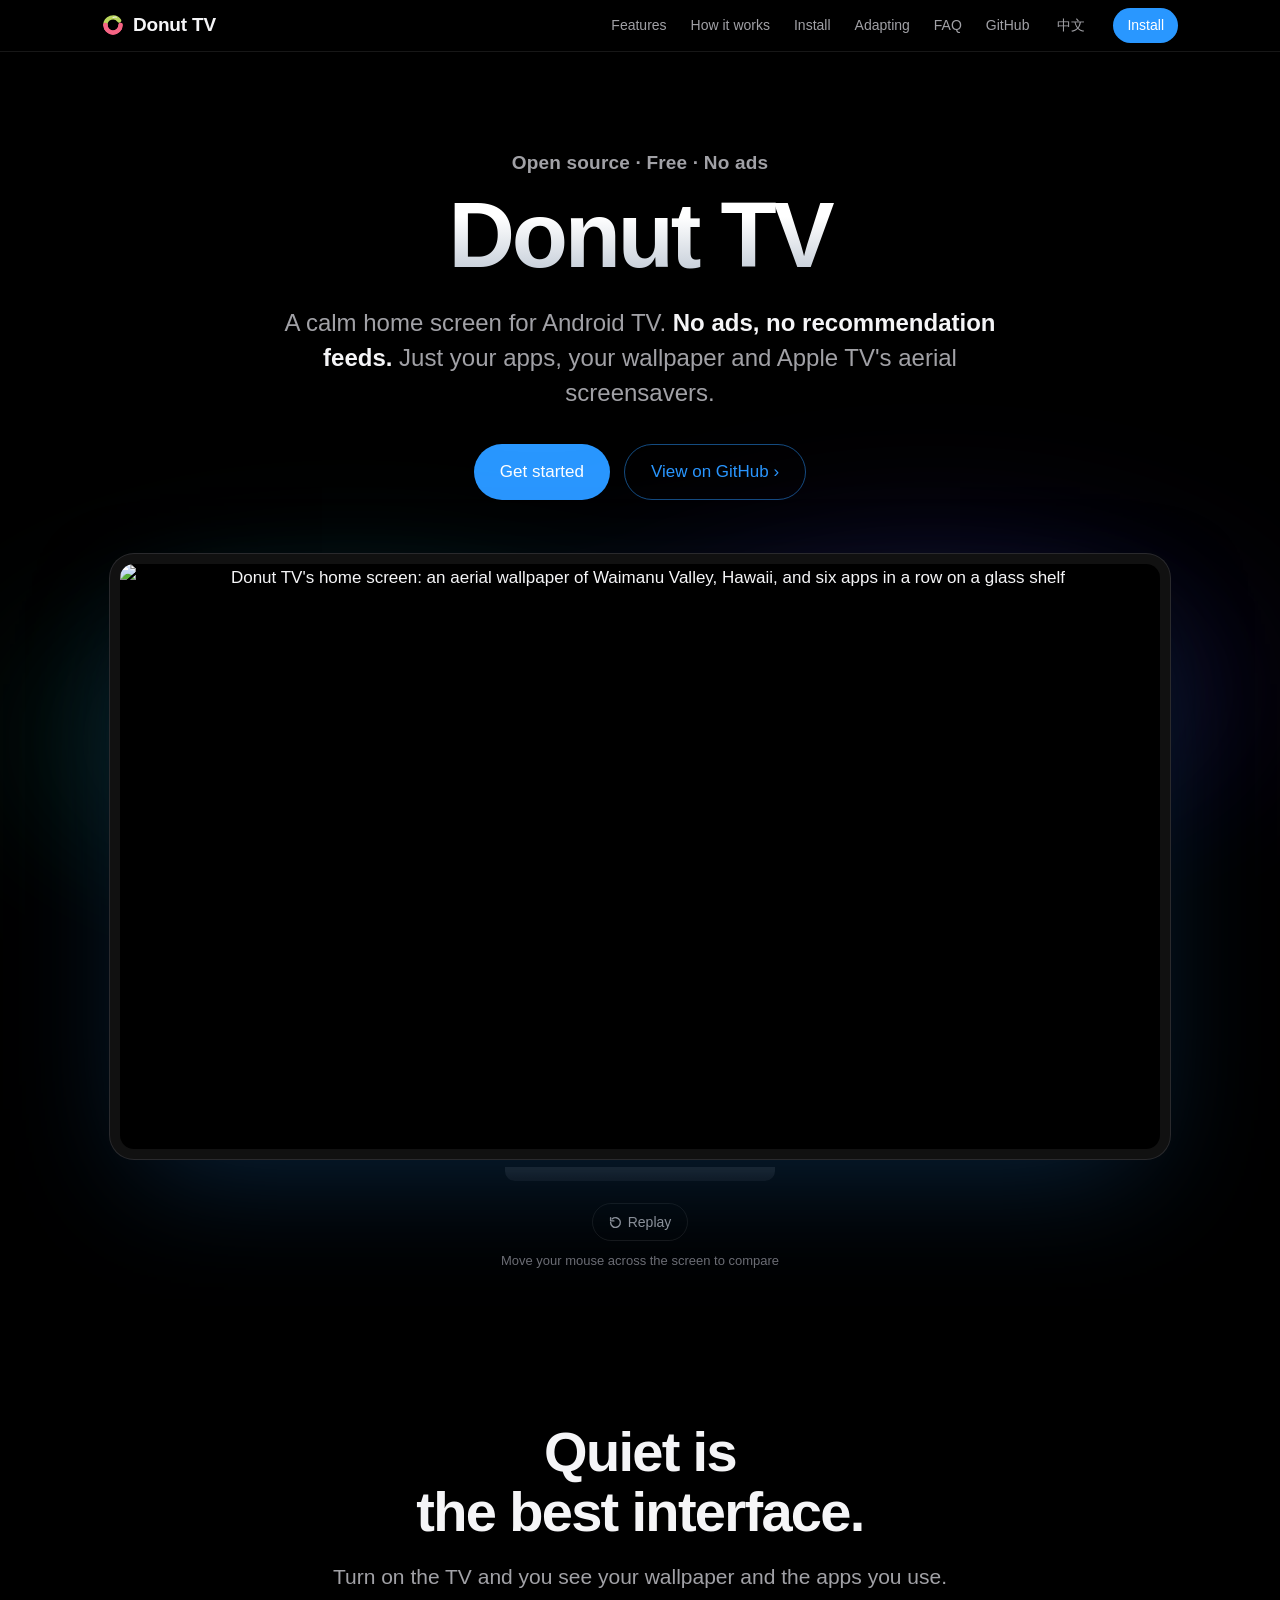
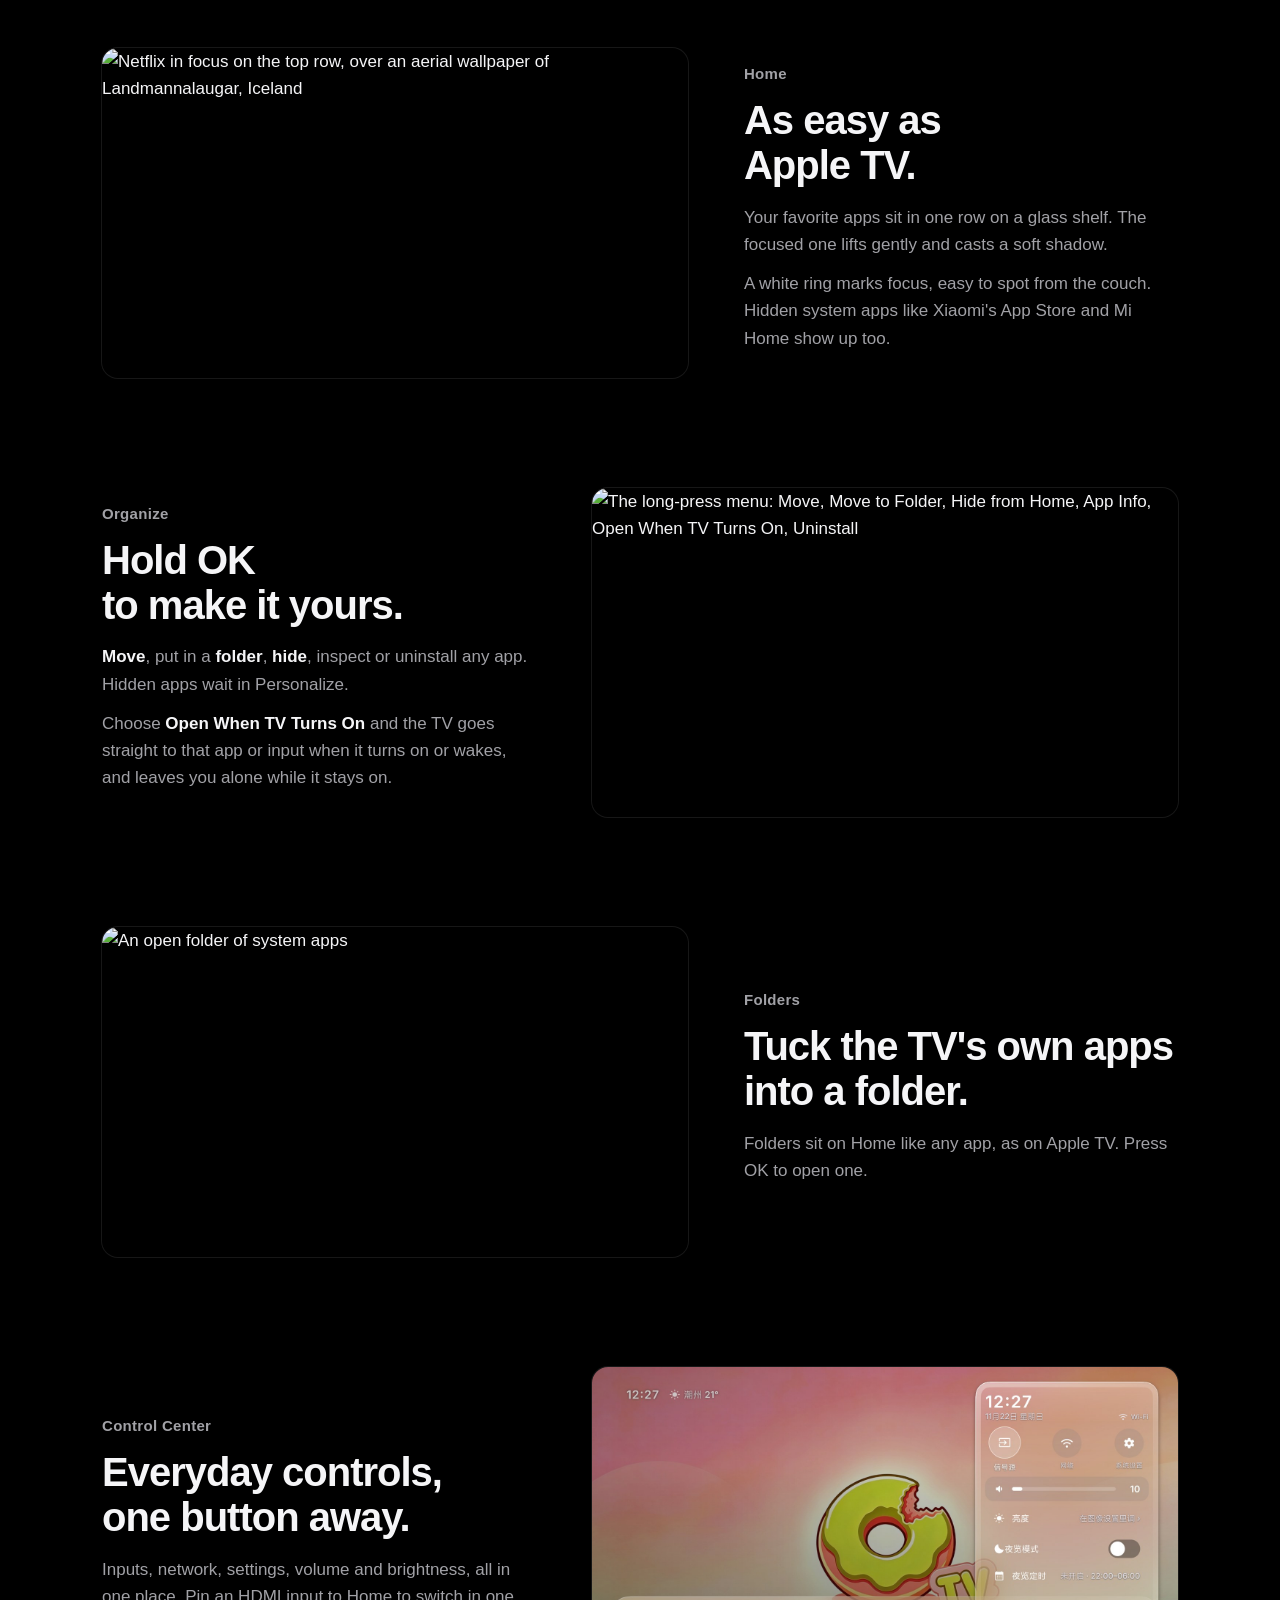
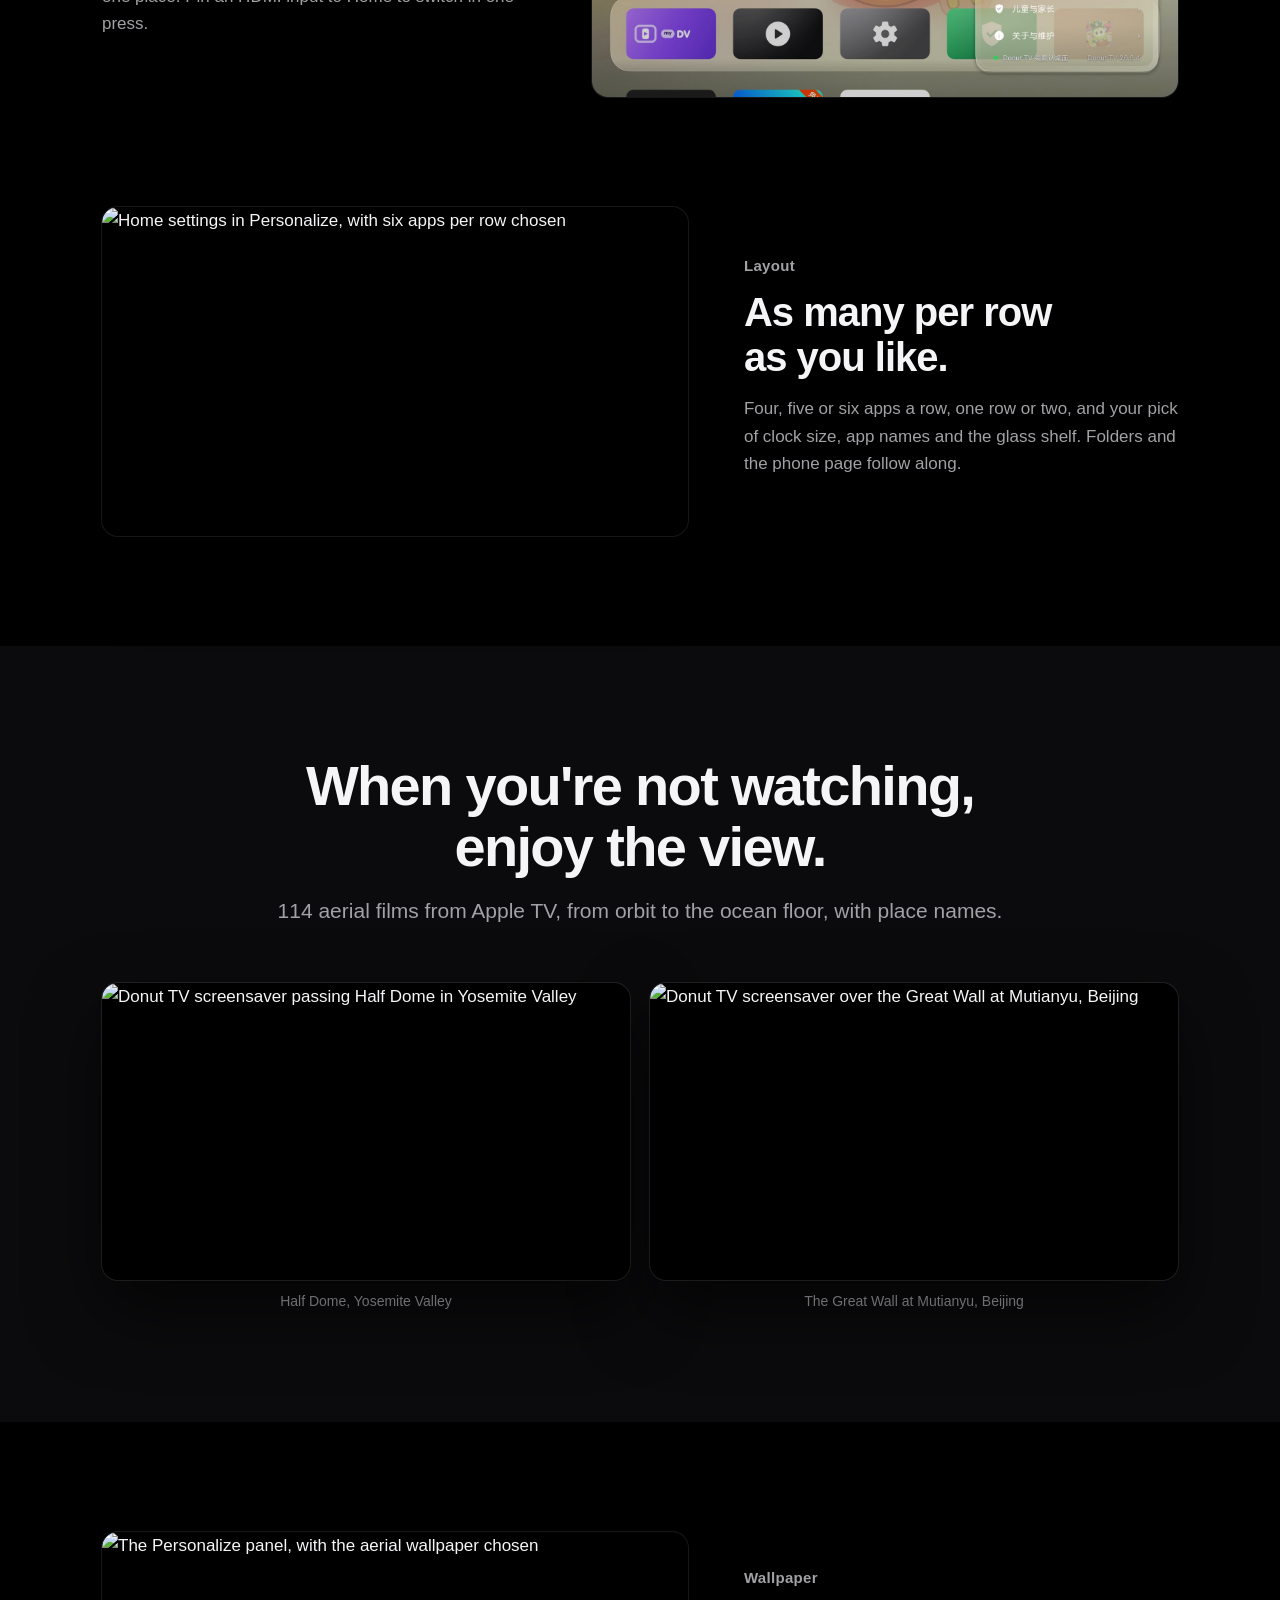
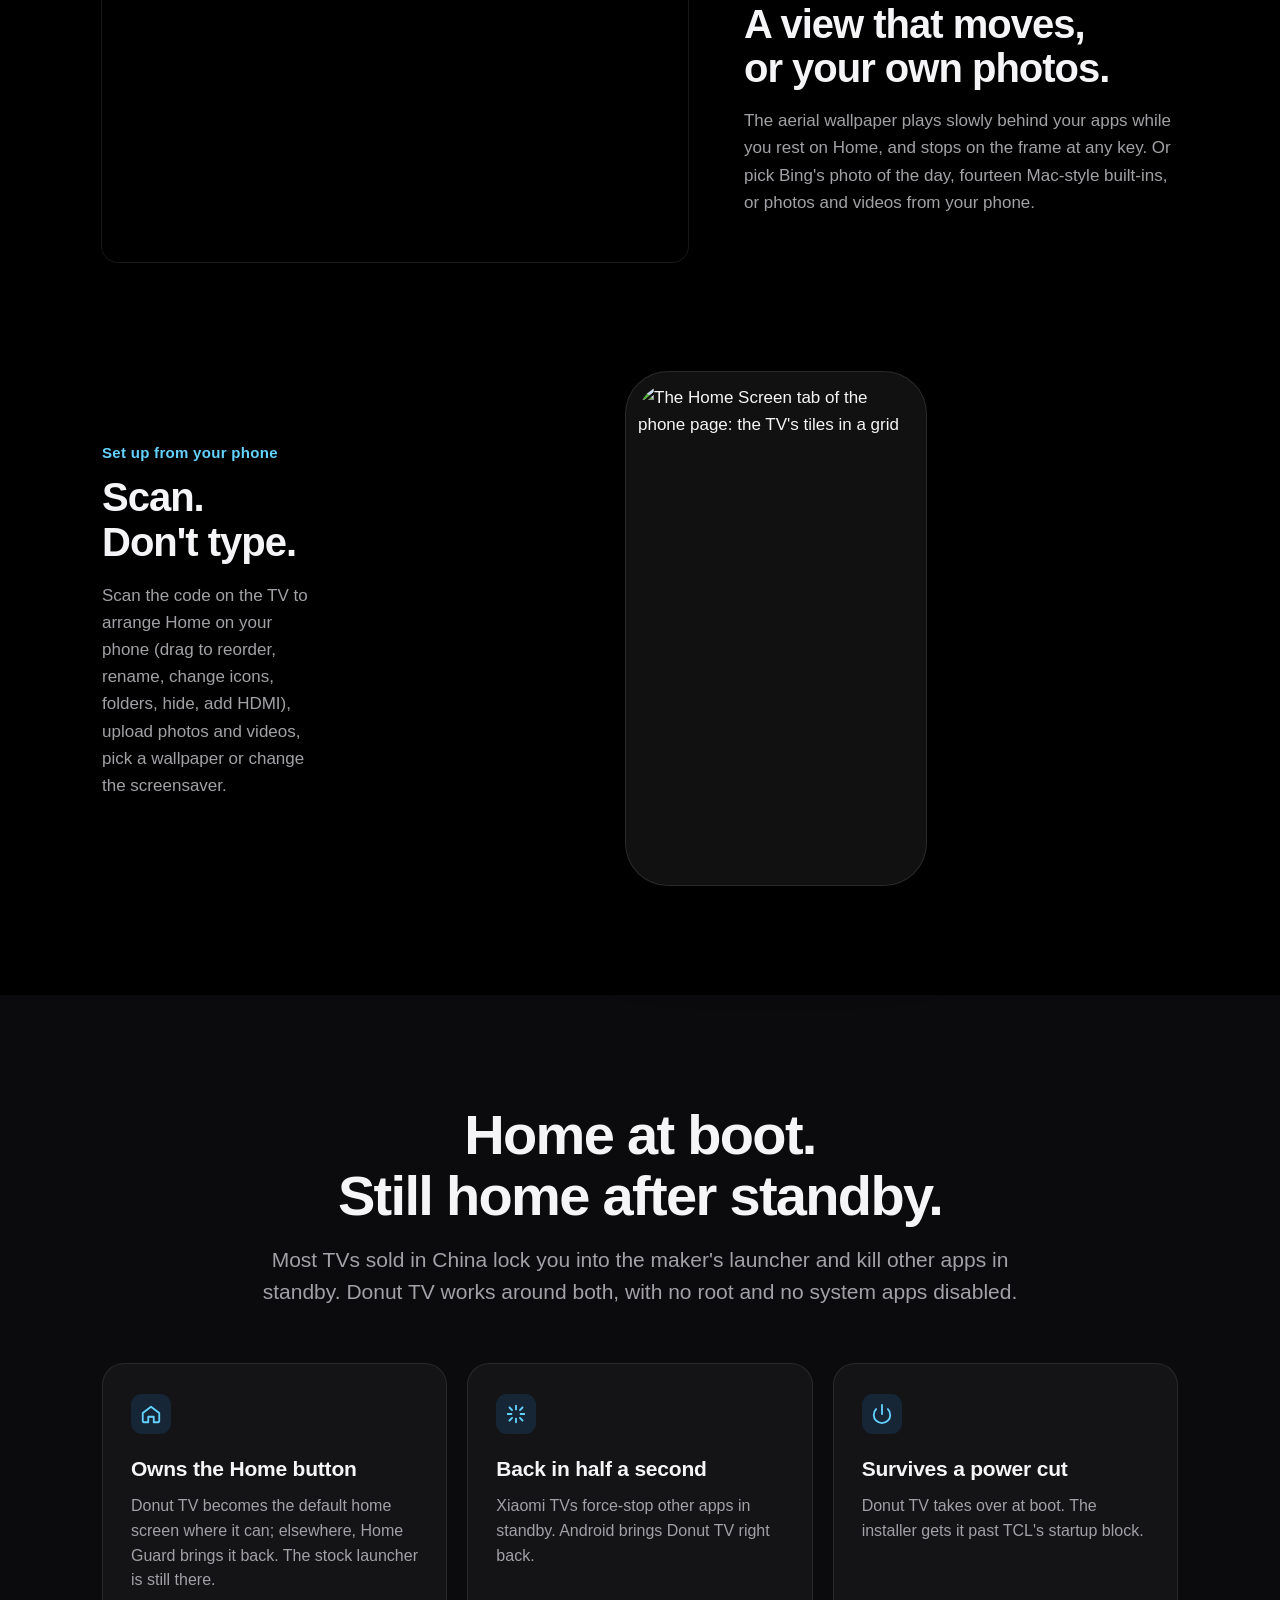
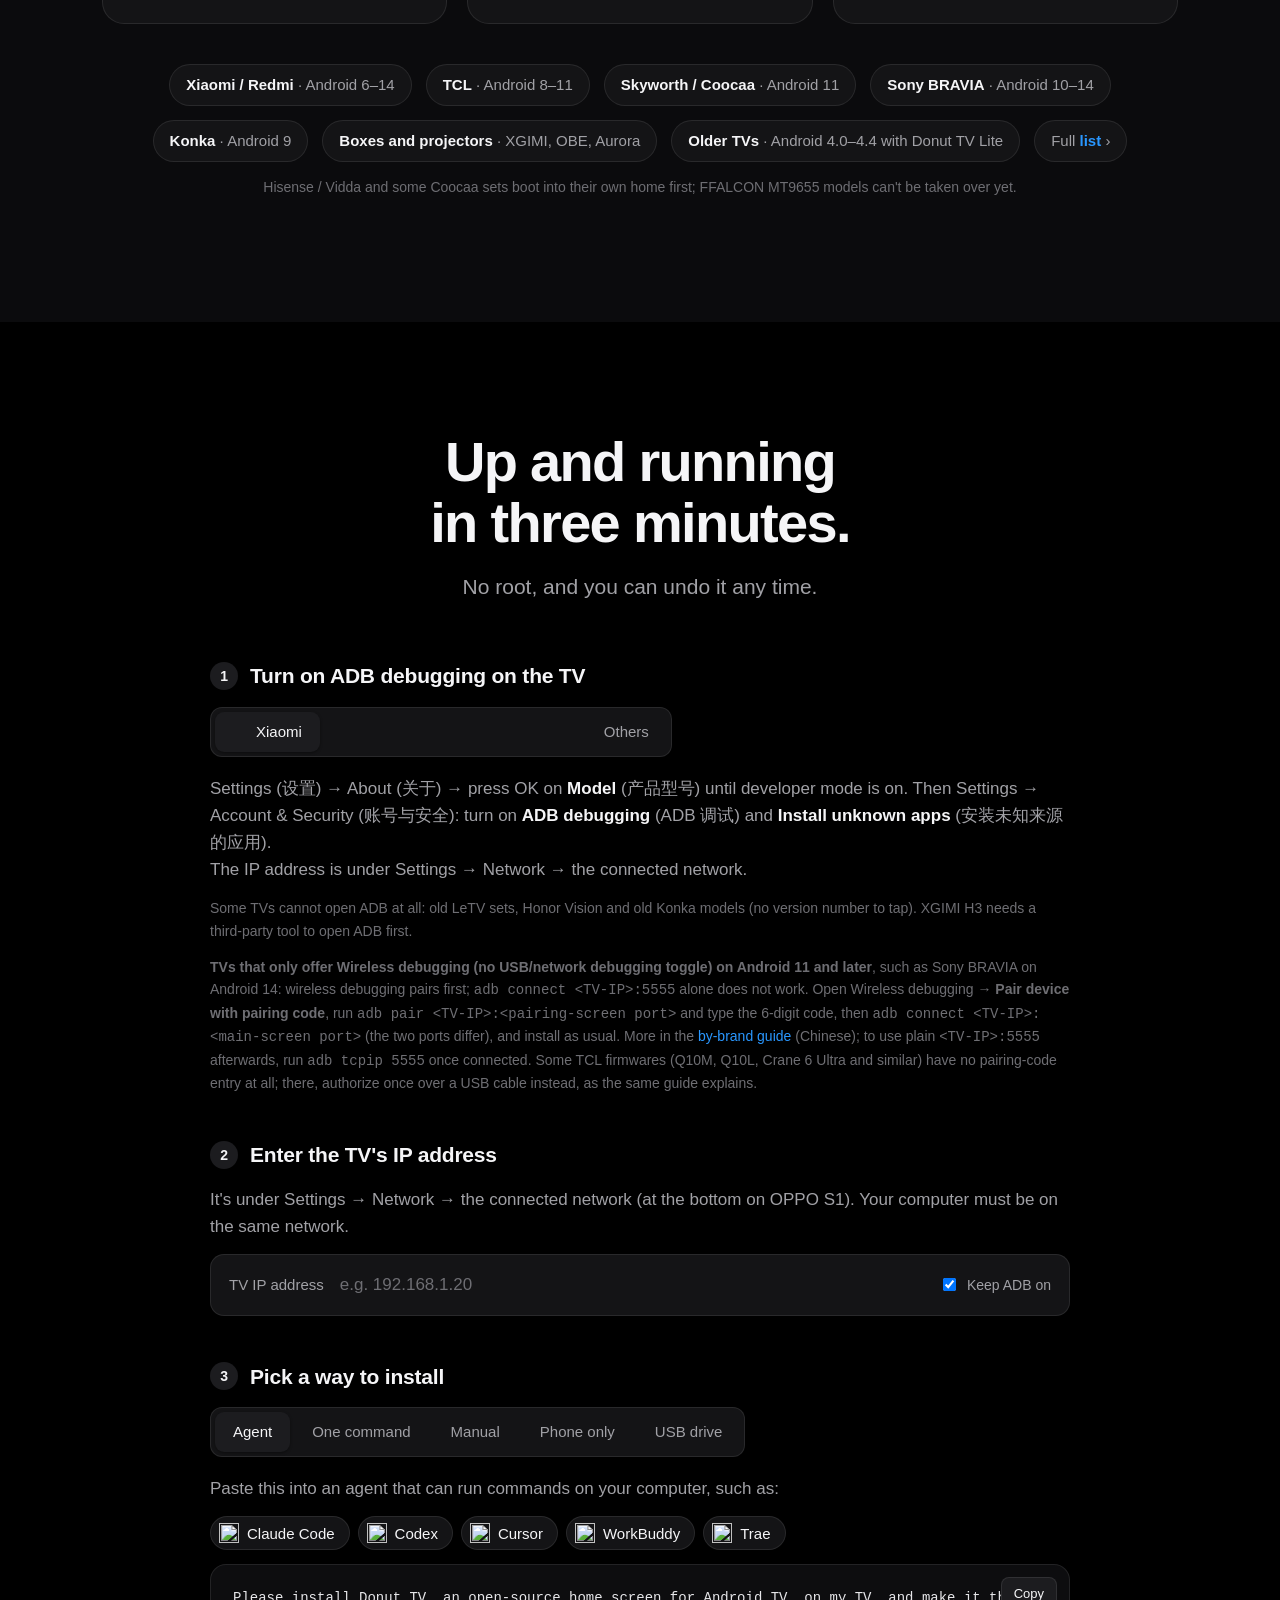
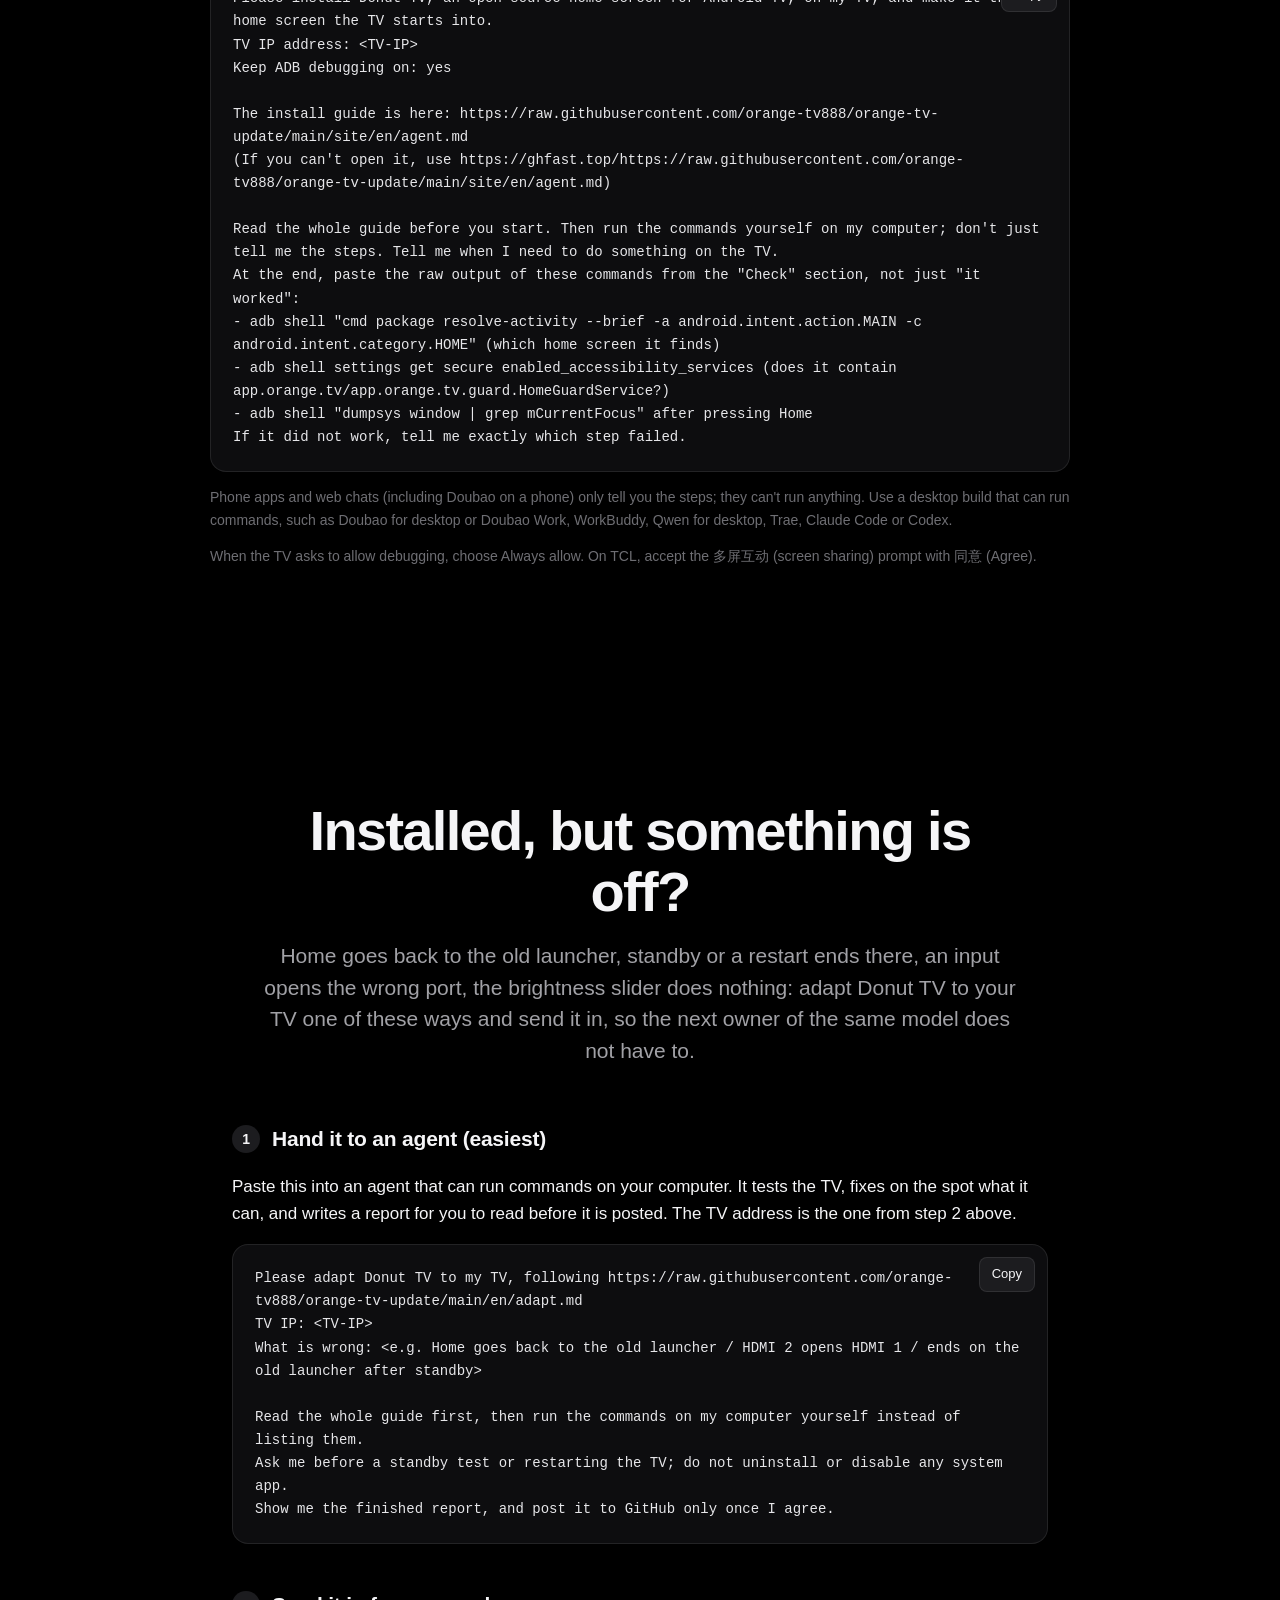
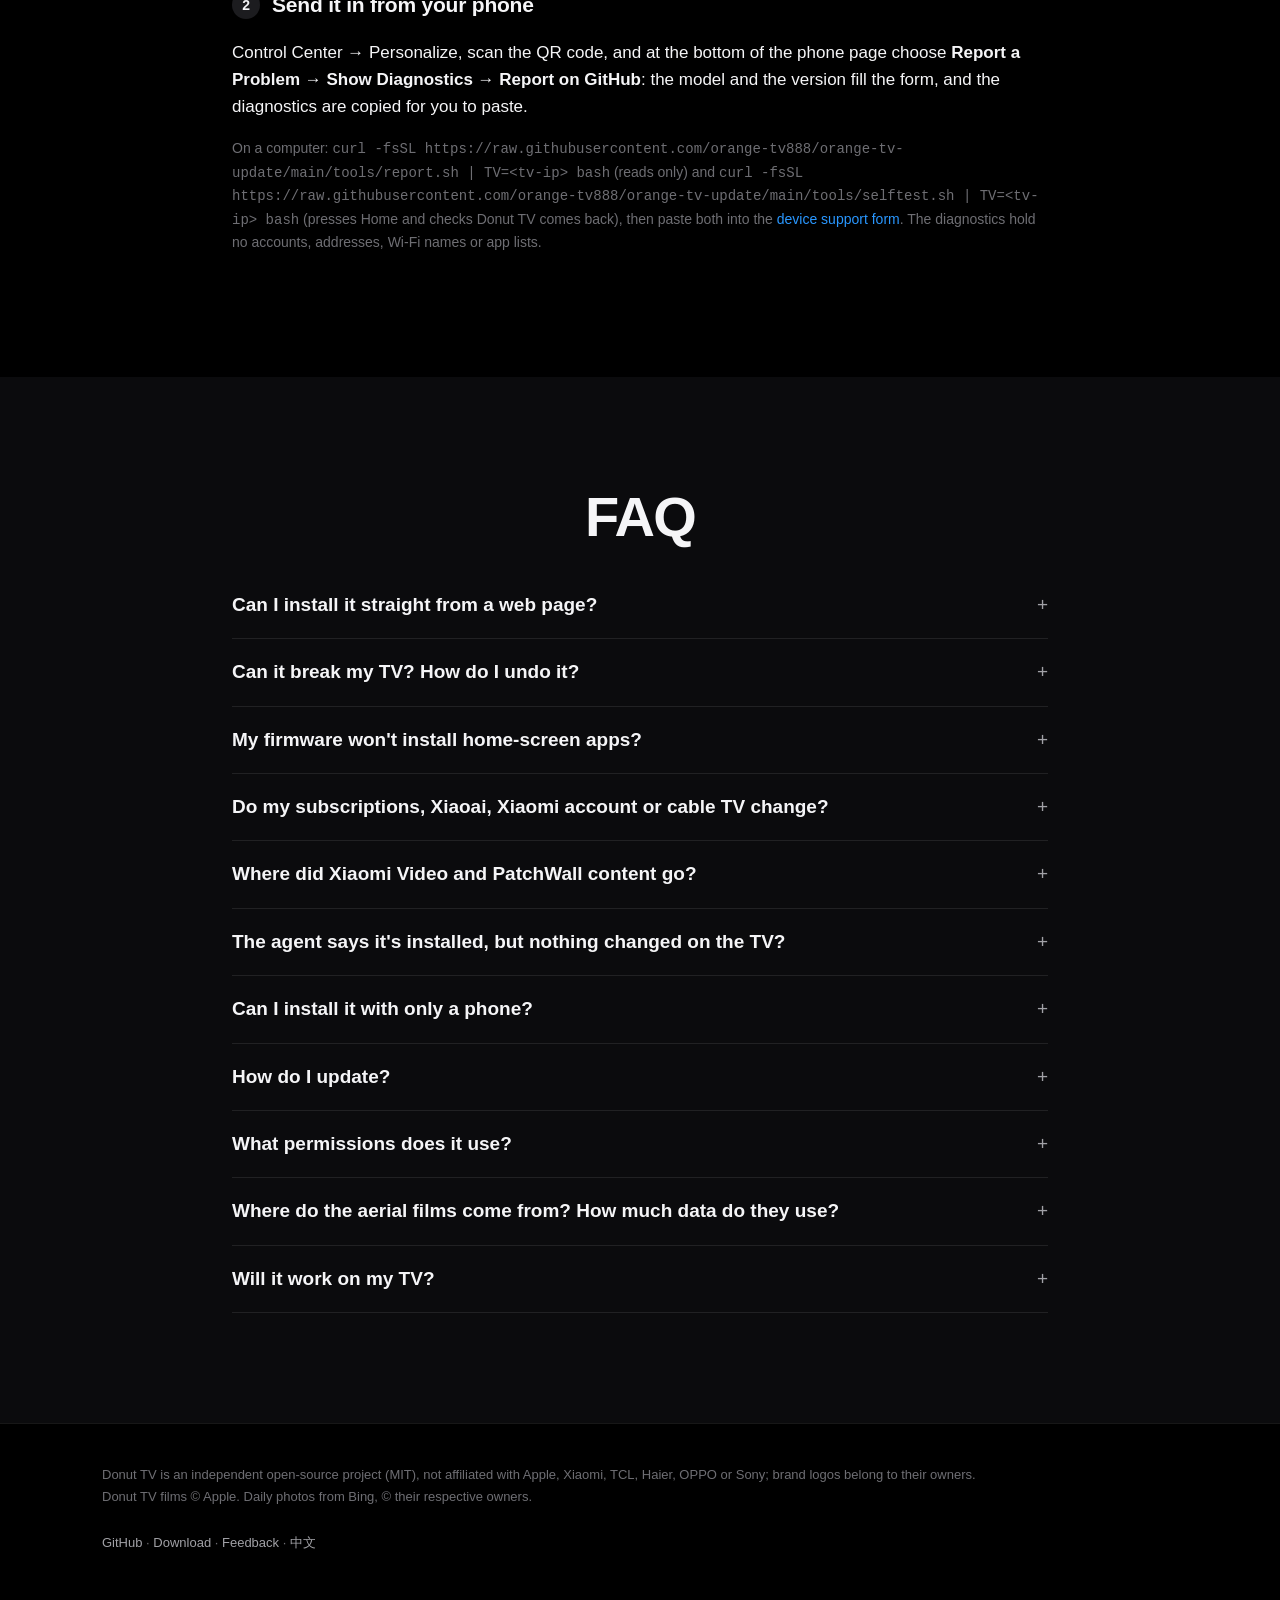
==== site/index.html @ 0fc9d935 "Donut TV 26.6.4 品牌统一：全站文案、图标、截图、Issue 模板" ====
<!doctype html>
<html lang="zh-CN">
<head>
<meta charset="utf-8">
<meta name="viewport" content="width=device-width, initial-scale=1, viewport-fit=cover">
<script>
  // Open the page in the browser's language, unless the visitor picked one with the switcher.
  (function () {
    if (/bot|crawl|spider|slurp/i.test(navigator.userAgent)) return;
    var saved; try { saved = localStorage.getItem('orange-lang'); } catch (e) {}
    var lang = (navigator.languages && navigator.languages[0]) || navigator.language || '';
    if (saved ? saved === 'en' : !/^zh/i.test(lang)) location.replace('en/' + location.hash);
  })();
</script>
<title>Donut TV · 给国产电视的一块干净桌面</title>
<meta name="description" content="参照 tvOS 设计的开源 Android TV 桌面。没有广告，没有推荐流，只有你的 App、你的壁纸和航拍屏保。支持小米、TCL、创维、索尼等国产电视和盒子，开机自动接管。">
<meta property="og:title" content="Donut TV · 给国产电视的一块干净桌面">
<meta property="og:description" content="参照 tvOS 设计的开源电视桌面，没有广告，开机自动接管。">
<meta property="og:image" content="img/home.jpg?v=165">
<meta name="theme-color" content="#000000">
<link rel="icon" href="favicon.svg" type="image/svg+xml">
<link rel="stylesheet" href="style.css?v=12">
</head>
<body>

<nav>
  <div class="wrap">
    <a class="brand" href="#top" aria-label="Donut TV"><svg width="22" height="22" viewBox="0 0 32 32" aria-hidden="true"><path d="M5 16A11 11 0 0 1 24.9 9.53" fill="none" stroke="#BAD65C" stroke-width="6.2" stroke-linecap="round"/><path d="M27 16A11 11 0 0 1 5 16" fill="none" stroke="#F66484" stroke-width="6.2" stroke-linecap="round"/><path d="M27 16A11 11 0 0 1 5 16" fill="none" stroke="#F66484" stroke-width="6.2" stroke-linecap="round"/><path d="M16.12 5.01c.76-.47 1.88-.6 2.99-.6.89 0 1.47.09 1.78.2" fill="none" stroke="#EEEDEB" stroke-width="1.68" stroke-linecap="round"/></svg> Donut TV</a>
    <div class="links">
      <a href="#features">功能</a>
      <a href="#how">接管原理</a>
      <a href="#install">安装</a>
      <a href="#adapt">适配</a>
      <a href="#faq">常见问题</a>
      <a href="voices/">用户评价</a>
      <a href="https://github.com/orange-tv888/orange-tv-update">GitHub</a>
    </div>
    <a class="lang" href="en/" data-lang="en" hreflang="en" lang="en">English</a>
    <a class="cta" href="#install">安装</a>
  </div>
</nav>

<header class="hero" id="top">
  <div class="wrap">
    <p class="eyebrow">开源 · 免费 · 无广告</p>
    <h1>Donut TV</h1>
    <p class="lede">给国产电视的一块干净桌面。<strong>没有广告，没有推荐流</strong>，只有你的 App、壁纸和 Apple TV 航拍屏保。</p>
    <div class="actions">
      <a class="btn primary" href="#install">开始安装</a>
      <a class="btn ghost" href="https://github.com/orange-tv888/orange-tv-update">在 GitHub 查看 ›</a>
    </div>
    <div class="tv reveal">
      <div class="glow"></div>
      <div class="screen compare" id="compare" role="slider" tabindex="0" aria-label="电视自带的桌面和 Donut TV 的对比，左右移动查看" aria-valuemin="0" aria-valuemax="100" aria-valuenow="0">
        <img class="before" src="img/stock-xiaomi.jpg?v=3" alt="电视自带的桌面：满屏剧集推荐、会员和限免角标" width="1600" height="900">
        <div class="after"><img src="img/home.jpg?v=165" alt="Donut TV 首页：夏威夷威马努山谷的航拍壁纸，玻璃底板上一排六个 App" width="1600" height="900"></div>
        <div class="divider" aria-hidden="true"><span class="knob"><svg width="20" height="20" viewBox="0 0 24 24" fill="none" stroke="currentColor" stroke-width="2.4" stroke-linecap="round" stroke-linejoin="round"><path d="M9 6l-6 6 6 6M15 6l6 6-6 6"/></svg></span></div>
      </div>
      <div class="stand"></div>
      <div class="compare-legend">
        <button type="button" class="replay"><svg width="13" height="13" viewBox="0 0 24 24" fill="none" stroke="currentColor" stroke-width="2.6" stroke-linecap="round" stroke-linejoin="round" aria-hidden="true"><path d="M3 12a9 9 0 1 0 3-6.7"/><path d="M3 3v6h6"/></svg>再看一遍</button>
        <span class="compare-hint">在画面上左右移动鼠标对比</span>
      </div>
    </div>
  </div>
</header>

<section id="features">
  <div class="wrap">
    <div class="head reveal">
      <h2>安静，<br>是最好的界面。</h2>
      <p>打开电视，只有壁纸和你常用的 App。</p>
    </div>

    <div class="feature reveal">
      <div class="shot"><img src="img/focus.jpg?v=165" alt="冰岛兰德曼纳劳卡的航拍壁纸前，第一排选中了 Netflix" loading="lazy" width="1600" height="900"></div>
      <div>
        <p class="kicker">首页</p>
        <h3>像 Apple TV<br>一样顺手。</h3>
        <p>常用的 App 排成一排，放在玻璃底板上。选中时轻轻浮起，下面有一层阴影。</p>
        <p>选中的 App 有一圈白边，坐在沙发上也看得清。「应用中心」「米家」这类藏起来的系统 App 也都在。</p>
      </div>
    </div>

    <div class="feature flip reveal">
      <div class="shot"><img src="img/menu.jpg?v=165" alt="长按菜单：移动、移到文件夹、从主屏幕隐藏、应用信息、开机时打开、卸载" loading="lazy" width="1600" height="900"></div>
      <div>
        <p class="kicker">整理</p>
        <h3>长按一下，<br>想怎么排就怎么排。</h3>
        <p>长按 OK 键：<strong>移动</strong>、<strong>移到文件夹</strong>、<strong>隐藏</strong>、查看信息、卸载。隐藏的 App 可以在「个性化」里找回。</p>
        <p>选「<strong>开机时打开</strong>」，电视开机或待机醒来就直接进这个 App 或信号源，一直开着时不会再跳。</p>
      </div>
    </div>

    <div class="feature reveal">
      <div class="shot"><img src="img/folder.jpg?v=165" alt="打开的文件夹：系统应用" loading="lazy" width="1600" height="900"></div>
      <div>
        <p class="kicker">文件夹</p>
        <h3>系统自带的 App，<br>收进一个文件夹。</h3>
        <p>和 Apple TV 一样，文件夹放在首页里，按一下打开。</p>
      </div>
    </div>

    <div class="feature flip reveal">
      <div class="shot"><img src="img/control-center.jpg?v=166" alt="控制中心：信号源、网络、设置、音量和亮度" loading="lazy" width="1600" height="900"></div>
      <div>
        <p class="kicker">控制中心</p>
        <h3>常用开关，<br>一键就到。</h3>
        <p>信号源、网络、设置、音量、亮度都在这里。HDMI 还能固定到首页，一键切换。</p>
      </div>
    </div>

    <div class="feature reveal">
      <div class="shot"><img src="img/columns.jpg?v=165" alt="个性化的主屏幕设置：每排 App 选了 6 个" loading="lazy" width="1600" height="900"></div>
      <div>
        <p class="kicker">布局</p>
        <h3>一排放几个，<br>你说了算。</h3>
        <p>每排 4、5 或 6 个 App，单排或双排，时钟大小、App 名称、第一排底板也都能改。文件夹和手机上的整理页跟着一起变。</p>
      </div>
    </div>
  </div>
</section>

<section class="alt">
  <div class="wrap">
    <div class="head reveal">
      <h2>空闲的时候，<br>把客厅交给风景。</h2>
      <p>114 段 Apple TV 航拍影片，从太空到海底，还会标出地名。</p>
    </div>
    <div class="gallery reveal">
      <figure>
        <div class="shot"><img src="img/screensaver-aerial.jpg?v=165" alt="航拍屏保：途经美国优胜美地谷的半穹顶" loading="lazy" width="1600" height="900"></div>
        <figcaption>美国优胜美地谷的半穹顶</figcaption>
      </figure>
      <figure>
        <div class="shot"><img src="img/screensaver-aerial-2.jpg?v=165" alt="航拍屏保：中国北京怀柔区慕田峪长城" loading="lazy" width="1600" height="900"></div>
        <figcaption>北京怀柔慕田峪长城</figcaption>
      </figure>
    </div>
  </div>
</section>

<section>
  <div class="wrap">
    <div class="feature reveal">
      <div class="shot"><img src="img/wallpaper.jpg?v=165" alt="个性化面板：壁纸选了航拍" loading="lazy" width="1600" height="900"></div>
      <div>
        <p class="kicker">壁纸</p>
        <h3>会动的风景，<br>或者你的照片。</h3>
        <p>航拍壁纸停在主屏幕时在 App 后面慢慢播放，按任意键停在当前画面。也可以选必应每日一图、14 张 Mac 风格的内置壁纸，或者从手机传的照片和视频。</p>
      </div>
    </div>
    <div class="phone-row reveal" style="margin-top:110px">
      <div>
        <p class="kicker">用手机设置</p>
        <h3 class="sub">扫一下，<br>不用遥控器打字。</h3>
        <p class="muted">扫电视上的二维码，在手机上整理主屏幕（拖动排序、改名、换图标、文件夹、隐藏、加 HDMI），还能传照片和视频、选壁纸、换屏保。</p>
      </div>
      <div class="phone"><img src="img/phone.jpg?v=147" alt="手机设置页的主屏幕标签：和电视一样的图标网格" loading="lazy" width="780" height="1384"></div>
    </div>
  </div>
</section>

<section class="alt" id="how">
  <div class="wrap">
    <div class="head reveal">
      <h2>开机就是它。<br>待机也赶不走。</h2>
      <p>国产电视只认自家桌面，待机还会清理第三方 App。Donut TV 不用 root，也不停用系统应用。</p>
    </div>
    <div class="grid3 reveal">
      <div class="tile">
        <div class="ic"><svg width="22" height="22" viewBox="0 0 24 24" fill="none" stroke="currentColor" stroke-width="2" stroke-linecap="round" stroke-linejoin="round"><path d="M3 11l9-7 9 7v9a1 1 0 0 1-1 1h-5v-6h-6v6H4a1 1 0 0 1-1-1z"/></svg></div>
        <h4>接管 HOME 键</h4>
        <p>能设成默认桌面就设；不行就由桌面守护把它拉回来。原来的桌面也还在。</p>
      </div>
      <div class="tile">
        <div class="ic"><svg width="22" height="22" viewBox="0 0 24 24" fill="none" stroke="currentColor" stroke-width="2" stroke-linecap="round" stroke-linejoin="round"><path d="M12 3v4M12 17v4M4.9 4.9l2.8 2.8M16.3 16.3l2.8 2.8M3 12h4M17 12h4M4.9 19.1l2.8-2.8M16.3 7.7l2.8-2.8"/></svg></div>
        <h4>被杀后 0.5 秒复活</h4>
        <p>小米待机会强停第三方 App，Donut TV 会马上被系统拉起来。</p>
      </div>
      <div class="tile">
        <div class="ic"><svg width="22" height="22" viewBox="0 0 24 24" fill="none" stroke="currentColor" stroke-width="2" stroke-linecap="round" stroke-linejoin="round"><path d="M12 2v10"/><path d="M18.4 6.6a9 9 0 1 1-12.8 0"/></svg></div>
        <h4>断电重启也是它</h4>
        <p>开机自动接管。TCL 的自启拦截，安装脚本会帮你放行。</p>
      </div>
    </div>
    <div class="devices reveal">
      <span class="chip"><b>小米 / Redmi</b> · Android 6–14</span>
      <span class="chip"><b>TCL</b> · Android 8–11</span>
      <span class="chip"><b>创维 / 酷开</b> · Android 11</span>
      <span class="chip"><b>索尼 BRAVIA</b> · Android 10–14</span>
      <span class="chip"><b>康佳</b> · Android 9</span>
      <span class="chip"><b>盒子和投影仪</b> · 极米、大眼橙、极光盒子</span>
      <span class="chip"><b>老电视</b> · Android 4.0–4.4 用 Donut TV Lite</span>
      <a class="chip chip-link" href="https://github.com/orange-tv888/orange-tv-update#支持的机型">完整<b>机型列表</b> ›</a>
    </div>
    <p class="note devices-note reveal">海信 / Vidda 和部分酷开开机会先进原桌面，雷鸟 MT9655 机型暂时接管不了。</p>
  </div>
</section>

<section id="install">
  <div class="wrap">
    <div class="head reveal">
      <h2>三分钟装好。</h2>
      <p>不用 root，随时能还原。</p>
    </div>

    <div class="install reveal">
      <h3 class="step"><span>1</span>在电视上打开 ADB 调试</h3>
      <div class="tabs" role="tablist" data-tabs="brand">
        <button role="tab" aria-selected="true" data-tab="xiaomi"><i class="logo xiaomi" aria-hidden="true"></i>小米</button>
        <button role="tab" aria-selected="false" data-tab="tcl" aria-label="TCL"><i class="logo tcl" aria-hidden="true"></i></button>
        <button role="tab" aria-selected="false" data-tab="haier" aria-label="海尔"><i class="logo haier" aria-hidden="true"></i></button>
        <button role="tab" aria-selected="false" data-tab="oppo" aria-label="OPPO"><i class="logo oppo" aria-hidden="true"></i></button>
        <button role="tab" aria-selected="false" data-tab="other"><i class="logo android" aria-hidden="true"></i>其他</button>
      </div>
      <div class="panel on" data-panel="xiaomi"><p>设置 → 关于 → 连续按 <b>产品型号</b>，进入开发者模式；再到 设置 → 账号与安全，打开 <b>ADB 调试</b> 和 <b>安装未知来源的应用</b>。<br>IP 在 设置 → 网络 → 已连接的网络 里。</p></div>
      <div class="panel" data-panel="tcl"><p>设置 → 关于 → <b>本机信息</b>，快速按遥控器 <b>上下左右</b>，在底部出现的「更多」里打开 <b>ADB</b>。<br>IP 在 设置 → 网络 → 已连接的网络 里。</p></div>
      <div class="panel" data-panel="haier"><p>按<b>电视机身上</b>的信号源键，弹出信号源菜单后，用遥控器按 <b>左左上右</b>，进入「海尔工厂菜单」，把 <b>ADB 调试开关</b> 设为开。只改这一项，别动其他选项。<br>IP 在 设置 → 网络 → 已连接的网络 里。</p></div>
      <div class="panel" data-panel="oppo"><p>设置 → 系统 → 关于本机 → <b>设备型号</b>，按 <b>上上右右</b> 再按确认；然后到 设置 → 系统 → <b>开发者选项</b>，打开 <b>USB 调试</b>（有的机型叫「ADB 调试」）。<br>IP 在 设置 → 网络 → 已连接的网络 <b>最下面</b>。</p></div>
      <div class="panel" data-panel="other"><p>设置 → 设备偏好设置 → 关于 → 连按 <b>内部版本号</b>（Build，不是「Android 版本」）7 次，再在开发者选项里打开 <b>USB 调试</b>。<br>IP 在 设置 → 网络 → 已连接的网络 里。</p></div>
      <p class="note">老乐视、荣耀智慧屏、老康佳（看不到版本号）等机型打不开 ADB。极米 H3 需先用第三方工具打开 ADB，见机型说明。</p>
      <p class="note"><b>只有无线调试、没有 USB 调试 / 网络调试（ADB 调试）开关的 Android 11+ 电视</b>（例如索尼 BRAVIA 的 Android 14）：第一次要先配对，不能直接 <code>adb connect &lt;电视IP&gt;:5555</code>。打开 无线调试 → <b>使用配对码配对设备</b>，运行 <code>adb pair &lt;电视IP&gt;:&lt;配对屏端口&gt;</code> 并输入 6 位配对码，再 <code>adb connect &lt;电视IP&gt;:&lt;无线调试主页端口&gt;</code>（两组端口不一样），然后照常安装。详见 <a href="https://github.com/orange-tv888/orange-tv-update/blob/main/docs/devices/adb-by-brand.md">分品牌说明</a>；装好后想以后直接用 <code>&lt;电视IP&gt;:5555</code>，连上时再运行一次 <code>adb tcpip 5555</code>。部分 TCL 固件（Q10M、Q10L、鹤 6 Ultra 等）没有配对码入口，只能先用数据线连电脑授权，同一份分品牌说明里有写。</p>

      <h3 class="step"><span>2</span>填上电视 IP</h3>
      <p class="hint">在电视的 设置 → 网络 → 已连接的网络 里（OPPO S1 在这一页最下面）。电脑要和电视连同一个网络。</p>
      <div class="field">
        <label for="ip">电视 IP</label>
        <input id="ip" inputmode="decimal" autocomplete="off" spellcheck="false" placeholder="例如 192.168.1.20">
        <label class="opt"><input type="checkbox" id="keep" checked> 保持 ADB 常开</label>
      </div>

      <h3 class="step"><span>3</span>选一种方式安装</h3>
      <div class="tabs" role="tablist" data-tabs="method">
        <button role="tab" aria-selected="true" data-tab="agent">交给 Agent</button>
        <button role="tab" aria-selected="false" data-tab="cli">一行命令</button>
        <button role="tab" aria-selected="false" data-tab="manual">手动</button>
        <button role="tab" aria-selected="false" data-tab="phone">只用手机</button>
        <button role="tab" aria-selected="false" data-tab="usb">U 盘</button>
      </div>

      <div class="panel on" data-panel="agent">
        <p>复制给能在电脑上运行命令的 Agent，比如：</p>
        <ul class="agents">
          <li><img src="img/agents/workbuddy.svg" alt="" width="20" height="20">WorkBuddy</li>
          <li><img src="img/agents/doubao.svg" alt="" width="20" height="20">豆包电脑版</li>
          <li><img src="img/agents/qwen.svg" alt="" width="20" height="20">千问电脑版</li>
          <li><img src="img/agents/trae.svg" alt="" width="20" height="20">Trae</li>
          <li><img src="img/agents/claude-code.svg" alt="" width="20" height="20">Claude Code</li>
          <li><img src="img/agents/codex.svg" alt="" width="20" height="20">Codex</li>
        </ul>
        <div class="code"><button class="copy" data-copy="prompt">复制</button><pre id="prompt"></pre></div>
        <p class="note">手机上的豆包、网页版聊天只会把步骤告诉你，不会自己执行。要用能在电脑上跑命令的版本：豆包电脑版或豆包工作版、WorkBuddy、千问电脑版、Trae、Claude Code、Codex 等。手机 App 和网页版聊天装不了。</p>
      </div>

      <div class="panel" data-panel="cli">
        <p>在 macOS 或 Linux 终端里运行，没有 adb 会自动下载。Windows 请交给 Agent。</p>
        <div class="code"><button class="copy" data-copy="cmd">复制</button><pre id="cmd"></pre></div>
        <p class="note">只有无线调试的电视要先配对：有配对码入口的，运行前设好 <code>ADB_PAIR</code>、<code>ADB_CODE</code>、<code>ADB_CONNECT</code> 三个变量（写法见 README），脚本会自动配对并切回 5555；没有配对码入口的（TCL Q10M、Q10L、鹤 6 Ultra 等）先按<a href="https://github.com/orange-tv888/orange-tv-update/blob/main/docs/devices/adb-by-brand.md">分品牌说明</a>用数据线连一次、运行 <code>adb tcpip 5555</code>。</p>
      </div>

      <div class="panel" data-panel="manual">
        <p>先下载 <a href="https://raw.githubusercontent.com/orange-tv888/orange-tv-update/main/update/orange.apk"><b>orange.apk</b></a>，再运行：</p>
        <div class="code"><button class="copy" data-copy="manualcmd">复制</button><pre id="manualcmd"></pre></div>
        <p class="note">只有无线调试的电视（见第 1 步）分两种：<br><b>有配对码入口</b>（索尼 BRAVIA 的 Android 14 等）：先按第 1 步配对，连上后运行 <code>adb tcpip 5555</code>，命令的第一行才会是 5555；不运行的话，第一行要换成配对后无线调试主页上的 IP:端口。<br><b>没有配对码入口</b>（TCL Q10M、Q10L、鹤 6 Ultra 等）：按<a href="https://github.com/orange-tv888/orange-tv-update/blob/main/docs/devices/adb-by-brand.md">分品牌说明</a>用数据线把电视连到电脑，授权后运行一次 <code>adb tcpip 5555</code>；没走这一步时，命令第一行的 <code>:5555</code> 连不上。</p>
      </div>

      <div class="panel" data-panel="phone">
        <p>没有电脑时，可以用手机上的 ADB 工具：<b>甲壳虫 ADB 助手</b>、<b>超级小爱</b>，或应用商店里同类工具。</p>
        <ol>
          <li>手机和电视连同一个 Wi-Fi。</li>
          <li>按上面的第 1 步在电视上打开 ADB，IP 也按上面的位置找。</li>
          <li>手机连上电视：<code>&lt;电视IP&gt;:5555</code>，电视上选「始终允许」。</li>
          <li>在工具里安装 Donut TV（standard 版；装不上时试 guard 版），再按 <a href="agent.md">安装说明</a> 的 Windows 第 3 步逐条授权、第 6 步启动 App。</li>
        </ol>
        <p class="note">这些工具是用户反馈装过的，本仓库没有逐一实测。手机工具一般不能替你完成全部设置，装好后建议再用电脑或 Agent 跑一遍验收。</p>
      </div>

      <div class="panel" data-panel="usb">
        <p>不用电脑，也不用上面的第 1、2 步：把 APK 拷进 U 盘，插到电视上，用电视自带的文件管理器打开安装。</p>
        <ul>
          <li><a href="https://raw.githubusercontent.com/orange-tv888/orange-tv-update/main/update/orange.apk"><b>orange.apk</b></a>：Android 5.0 及以上装这个。</li>
          <li>guard 版（不声明桌面的那个）与 Donut TV Lite 暂不单独发布：需要时从源码跑 <code>./gradlew :app:assembleGuardRelease</code> 或 <code>:lite:assembleRelease</code>。</li>
        </ul>
        <p>装好后<b>按遥控器的主页键</b>：系统问「使用哪个应用」时选 <b>Donut TV</b>，再选「<b>始终</b>」，就设好了，原生 Android TV 一般是这样。</p>
        <p>直接回到原来的桌面、不问（国产电视大多这样）：从「我的应用」打开 Donut TV，它会弹出「设为主屏幕」，按里面的入口去电视设置里打开桌面守护（无障碍）和通知使用权。电视设置里没有这些入口时，Donut TV 只能当普通 App 从应用列表打开，要接管主页键就得用电脑或 Agent 设置一次（覆盖安装，设置不丢）。</p>
        <p class="note">只用 U 盘装时，按主页键、开机、待机醒来能不能回到 Donut TV，要看电视设置里有没有这几个入口；用电脑装最稳。以后升级可以在控制中心里点「有新版本」，也可以再用 U 盘装一次。</p>
        <p class="note">Donut TV Lite 外观和完整版一样，但没有桌面守护：装好后按主页键选 <b>Donut TV Lite</b>、再选「始终」；固件把主页键锁死在自家桌面时，只能从应用列表打开。也没有航拍壁纸、信号源磁贴和应用内升级（升级就是再装一次）。还原：设置 → 应用 → Donut TV Lite → 清除默认设置，或者卸载它。有问题请用<a href="https://github.com/orange-tv888/orange-tv-update/issues/new?template=device.yml">机型适配模板</a>反馈，标题写上 Lite。</p>
      </div>


      <p class="note">电视问是否允许调试时，选「始终允许」。TCL 会弹「多屏互动：正在发起应用推送」，选「同意」。</p>
    </div>
  </div>
</section>

<section id="adapt">
  <div class="wrap" style="max-width:860px">
    <div class="head reveal">
      <h2>装好了，但有地方不对？</h2>
      <p>按主页键回到原桌面、待机或开机后停在原桌面、信号源打开的口不对、亮度条没反应：选一种方式，把你的电视适配好，再交给作者，同型号的人以后就不用再折腾。</p>
    </div>
    <div class="install reveal">
      <h3 class="step"><span>1</span>交给 Agent（最省事）</h3>
      <p>复制给能在电脑上运行命令的 Agent。它会先自检，能改的当场改好，最后整理成一份报告，你看过再提交。电视 IP 用上面第 2 步填的。</p>
      <div class="code"><button class="copy" data-copy="adaptprompt">复制</button><pre id="adaptprompt"></pre></div>

      <h3 class="step"><span>2</span>用手机提交给作者</h3>
      <p>控制中心 → 个性化，用手机扫二维码，在手机页最下面 <b>反馈问题 → 显示诊断信息 → 去 GitHub 反馈</b>：型号和版本会自动填进表单，诊断信息自动复制，粘贴进去就行。没有 GitHub 账号时，把诊断信息发给有账号的朋友代发。</p>
      <p class="note">电脑上也可以自己跑：<code>curl -fsSL https://raw.githubusercontent.com/orange-tv888/orange-tv-update/main/tools/report.sh | TV=&lt;电视IP&gt; bash</code>（只读）和 <code>curl -fsSL https://raw.githubusercontent.com/orange-tv888/orange-tv-update/main/tools/selftest.sh | TV=&lt;电视IP&gt; bash</code>（按主页键等，看 Donut TV 能不能回来），把两份输出贴进<a href="https://github.com/orange-tv888/orange-tv-update/issues/new?template=device.yml">机型适配模板</a>。诊断信息不含账号、IP、Wi-Fi 名称和 App 列表。</p>
    </div>
  </div>
</section>

<section class="alt" id="faq">
  <div class="wrap" style="max-width:860px">
    <div class="head reveal" style="margin-bottom:24px"><h2>常见问题</h2></div>
    <div class="reveal">
      <details>
        <summary>能不能打开网页就直接装到电视上？</summary>
        <p>不能。网页连不上电视的 ADB。最省事的是上面的 Agent 提示词或一行命令。</p>
      </details>
      <details>
        <summary>会不会把电视弄坏？怎么还原？</summary>
        <p>不会。Donut TV 不动系统应用，只授予几项权限、改了桌面和屏保设置，这些都能撤销。最省事的还原方法是把下面这段直接发给 AI（和安装时一样，要用能在电脑上运行命令的版本），它会按<a href="agent.md">安装说明</a>的「还原」一节撤销全部改动，最后用主页键回到原来的桌面。想连 Donut TV 一起卸载，在提示词最后加一句「顺便卸载 Donut TV」。</p>
        <div class="code"><button class="copy" data-copy="restoreprompt">复制</button><pre id="restoreprompt"></pre></div>
        <p>自己动手也可以：把一行命令最后的 <code>bash</code> 换成 <code>bash -s restore</code>，也就是 <code>curl -fsSL https://raw.githubusercontent.com/orange-tv888/orange-tv-update/main/tools/install.sh | TV=&lt;电视IP&gt; bash -s restore</code>；最后加 <code>--uninstall</code> 会顺便卸载 Donut TV。不能运行 bash 的 Windows，逐条命令见<a href="agent.md">安装说明</a>。</p>
      </details>
      <details>
        <summary>提示固件不允许安装桌面类 App？</summary>
        <p>改装不声明桌面的版本：一行命令最后加 <code>-s guard</code>。guard 版不单独发布，需要时从源码跑 <code>./gradlew :app:assembleGuardRelease</code>。</p>
      </details>
      <details>
        <summary>会员、小爱同学、小米账号和有线电视受影响吗？</summary>
        <p>都不受影响。Donut TV 只换桌面：小米 / TCL 的会员、小爱同学、小米账号、有线电视都照常使用，原来的桌面也能从 App 列表打开。</p>
      </details>
      <details>
        <summary>小米影视、PatchWall 的内容去哪了？</summary>
        <p>从「桌面」磁贴进去就是原来的 PatchWall，推荐和会员内容都在。开机广告是固件播的，Donut TV 去不掉。</p>
      </details>
      <details>
        <summary>Agent 说装好了，电视上却没变？</summary>
        <p>有的 Agent 没运行命令就说成功了。让它按 <a href="agent.md">安装说明</a> 的「验收」把原始输出贴出来：<code>resolve-activity</code> 解析到的桌面、<code>enabled_accessibility_services</code> 里有没有 <code>app.orange.tv</code>、按主页键后的 <code>mCurrentFocus</code>。最后一条里有 <code>app.orange.tv</code> 才算装好。</p>
      </details>
      <details>
        <summary>没有电脑，只用手机能装吗？</summary>
        <p>可以试。有用户用手机上的甲壳虫 ADB 助手、超级小爱装成功过，我们没逐一实测。步骤见安装区的「只用手机」。</p>
      </details>
      <details>
        <summary>怎么升级？</summary>
        <p>1.32 起，有新版本时电视的控制中心会出现「有新版本」，选「下载并安装」，再在电视自己的安装界面确认就行。电视不让 App 安装应用时，升级就是再运行一次安装命令（或者再交给 Agent 一次）：升级页上有二维码，手机扫码能复制这台电视的命令。设置、排列和壁纸都会保留。</p>
      </details>
      <details>
        <summary>需要哪些权限？</summary>
        <p><code>WRITE_SECURE_SETTINGS</code>：桌面守护被关掉后重新打开。通知监听：被杀后由系统拉起，不读通知。无障碍：只看哪个窗口在前台，不读屏幕内容。定位：只用来显示 Wi-Fi 名称。</p>
      </details>
      <details>
        <summary>航拍影片从哪来？费流量吗？</summary>
        <p>直接从 Apple 的服务器播放，1080p，码率约 15–20 Mbps。连不上时自动改用照片屏保。</p>
      </details>
      <details>
        <summary>我的电视能用吗？</summary>
        <p>先看<a href="https://github.com/orange-tv888/orange-tv-update#支持的机型">机型列表</a>。不在列表里的大概率也可以，原生 Android TV / Google TV 最省事。LG webOS、三星 Tizen、华为鸿蒙智慧屏的系统不一样，装不了；Android 4.0–4.4 的老电视用 Donut TV Lite（测试版，见安装区的「U 盘」，Agent 和一行命令会自动装它），更老的不支持。老乐视、荣耀智慧屏、老康佳（看不到版本号）等机型打不开 ADB，暂时没有办法。老电视或内存小的电视会自动用「流畅」效果，也可以在 个性化 → 效果 里手动选。遇到问题见上面的<a href="#adapt">「装好了，但有地方不对？」</a>。</p>
      </details>
    </div>
  </div>
</section>

<footer>
  <div class="wrap">
    <div>
      Donut TV 是独立的开源项目（MIT 许可），与 Apple、小米、TCL、海尔、OPPO、索尼均无关联，品牌标志归各自所有者。<br>
      航拍影片版权归 Apple 所有；每日精选图片来自必应，版权归原作者所有。
    </div>
    <div><a href="https://github.com/orange-tv888/orange-tv-update">GitHub</a> · <a href="https://raw.githubusercontent.com/orange-tv888/orange-tv-update/main/update/orange.apk">下载</a> · <a href="voices/">用户评价</a> · <a href="https://github.com/orange-tv888/orange-tv-update/issues">反馈</a> · <a href="en/" data-lang="en" lang="en">English</a></div>
  </div>
</footer>

<script>
  window.T = {
    ip: '<电视IP>',
    copy: '复制',
    copied: '已复制',
    tclOnly: '仅 TCL：允许开机自启',
    guide: '/agent.md',
    adaptGuide: '/adapt.md',
    prompt: (ip, keep, guide) =>
`请帮我把开源电视桌面 Donut TV 装到我的电视上，并设为开机进入的桌面。
电视 IP：${ip}
保持 ADB 常开：${keep ? '要' : '不要'}

安装说明在这里：${guide}
（打不开时用 https://ghfast.top/https://raw.githubusercontent.com/orange-tv888/orange-tv-update/main/site/agent.md ）

请先完整读完安装说明再动手，然后在我的电脑上亲自运行命令，不要只把步骤告诉我。需要我在电视上操作时提醒我。
最后按说明里的「验收」，把下面几条命令的原始输出原样贴给我，不要只写「成功」：
- adb shell "cmd package resolve-activity --brief -a android.intent.action.MAIN -c android.intent.category.HOME"（解析到的桌面）
- adb shell settings get secure enabled_accessibility_services（里面有没有 app.orange.tv/app.orange.tv.guard.HomeGuardService）
- 按主页键后的 adb shell "dumpsys window | grep mCurrentFocus"
如果没有安装成功，直接告诉我卡在哪一步。`,
    adapt: (ip, guide) =>
`请按 ${guide} 给我的电视做 Donut TV 适配。
电视 IP：${ip}
哪里不对：<比如：按主页键回到原桌面 / HDMI 2 打开的是 HDMI 1 / 待机后停在原桌面>

请先完整读完说明再动手，在我的电脑上亲自运行命令，不要只把步骤告诉我。
待机测试、重启电视之前先问我；不要卸载或停用任何系统应用。
最后把整理好的报告给我看，我同意后再提交到 GitHub。`,
    restore: (ip, guide) =>
`请按 ${guide} 里「还原」部分的步骤，把我电视（IP：${ip}）的桌面还原成原来的，Donut TV 先不卸载。
请在我的电脑上亲自运行命令，不要只把步骤发给我。
最后把下面两条命令的原始输出贴给我：
- adb shell settings get secure enabled_accessibility_services（应该已经不含 app.orange.tv）
- 按主页键后的 adb shell "dumpsys window | grep mCurrentFocus"（应该回到电视原来的桌面）`,
  };
</script>
<script src="app.js?v=5"></script>
</body>
</html>
---- site/style.css ----
:root {
  --bg: #000;
  --bg-2: #0b0b0d;
  --card: #141416;
  --card-2: #1c1c1f;
  --line: rgba(255,255,255,.09);
  --text: #f5f5f7;
  --muted: #a1a1a6;
  --dim: #6e6e73;
  --accent: #2997ff;
  --accent-2: #64d2ff;
  --radius: 22px;
  --max: 1120px;
  --ease: cubic-bezier(.23, 1, .32, 1);
}
* { box-sizing: border-box; }
html { -webkit-text-size-adjust: 100%; scroll-behavior: smooth; }
body {
  margin: 0; background: var(--bg); color: var(--text);
  font-family: -apple-system, BlinkMacSystemFont, "SF Pro Text", "PingFang SC", "Hiragino Sans GB", "Microsoft YaHei", "Helvetica Neue", Arial, sans-serif;
  font-size: 17px; line-height: 1.6; -webkit-font-smoothing: antialiased; text-rendering: optimizeLegibility;
}
img { display: block; max-width: 100%; height: auto; }
a { color: var(--accent); text-decoration: none; }
a:hover { text-decoration: underline; }
.wrap { max-width: var(--max); margin: 0 auto; padding: 0 22px; }

/* nav */
nav {
  position: sticky; top: 0; z-index: 10; height: 52px;
  background: rgba(0,0,0,.72); -webkit-backdrop-filter: saturate(180%) blur(20px); backdrop-filter: saturate(180%) blur(20px);
  border-bottom: 1px solid var(--line);
}
nav .wrap { display: flex; align-items: center; height: 100%; gap: 28px; }
nav .brand { font-weight: 600; font-size: 19px; letter-spacing: -.01em; color: var(--text); display: flex; align-items: center; gap: 9px; }
nav .brand:hover { text-decoration: none; }
nav .links { display: flex; gap: 24px; margin-left: auto; font-size: 14px; }
nav .links a { color: var(--muted); }
nav .links a:hover { color: var(--text); text-decoration: none; }
nav .lang { font-size: 14px; color: var(--muted); }
nav .lang:hover { color: var(--text); text-decoration: none; }
nav .cta { font-size: 14px; padding: 6px 14px; border-radius: 980px; background: var(--accent); color: #fff; }
nav .cta:hover { text-decoration: none; background: #0077ed; }

/* hero */
.hero { text-align: center; padding: 96px 0 40px; overflow: hidden; }
.eyebrow { color: var(--muted); font-size: 19px; font-weight: 600; letter-spacing: .01em; margin: 0 0 10px; }
h1 {
  font-size: clamp(44px, 8vw, 92px); line-height: 1.04; letter-spacing: -.035em; font-weight: 700; margin: 0;
  background: linear-gradient(180deg, #fff 30%, #b9c3d0 100%); -webkit-background-clip: text; background-clip: text; color: transparent;
}
.lede { font-size: clamp(19px, 2.3vw, 24px); color: var(--muted); max-width: 720px; margin: 22px auto 0; line-height: 1.45; }
.lede strong { color: var(--text); font-weight: 600; }
.actions { display: flex; gap: 14px; justify-content: center; flex-wrap: wrap; margin-top: 34px; }
.btn {
  display: inline-flex; align-items: center; gap: 8px; padding: 13px 26px; border-radius: 980px; font-size: 17px; font-weight: 500;
  transition: transform .18s var(--ease), background .2s ease;
}
.btn:hover { text-decoration: none; }
.btn:active { transform: scale(.97); }
.btn.primary { background: var(--accent); color: #fff; }
.btn.primary:hover { background: #0077ed; }
.btn.ghost { color: var(--accent); border: 1px solid rgba(41,151,255,.5); }
.btn.ghost:hover { background: rgba(41,151,255,.1); }

/* tv frame */
.tv { position: relative; margin: 64px auto 0; max-width: 1040px; container-type: inline-size; }
.tv .screen {
  position: relative; border-radius: 14px; overflow: hidden; background: #000;
  box-shadow: 0 0 0 10px #111, 0 0 0 11px #2a2a2d, 0 40px 120px -20px rgba(41,151,255,.25), 0 30px 80px rgba(0,0,0,.8);
}
/* The screen is 16:9, rounded down to whole pixels. At a fractional height (201.38px on a phone)
   iPhone Safari drew the sliding Donut TV shot a device pixel short while it moved, so the stock
   launcher showed as a line along the bottom, and the shot jumped down when the wipe ended. */
.tv .screen { aspect-ratio: 16 / 9; height: round(down, 100cqw * 9 / 16, 1px); }
.tv .screen img { position: absolute; inset: 0; display: block; width: 100%; height: 100%; object-fit: cover; }
.compare { --x: 0%; cursor: ew-resize; touch-action: pan-y; user-select: none; -webkit-user-select: none; outline: none; }
.compare img { -webkit-user-drag: none; pointer-events: none; }
/* Donut TV's shot lies on top, in a window that slides in from the left while the shot inside slides
   back, so the shot stays put and grows from the left edge. The stock shot underneath is never cut:
   iPhone Safari let the last pixel row of a cut image (clip-path, or a sliding window) show past the
   cut, so whatever it leaks now lands under Donut TV's shot, not over it. */
.compare .after { position: absolute; inset: 0 0 -1px; z-index: 1; overflow: hidden; transform: translateX(calc(var(--x) - 100%)); }
.compare .after img { transform: translateX(calc(100% - var(--x))); }
/* Wiped all the way to Donut TV: drop the stock shot altogether. */
.compare.done .before { display: none; }
.compare .divider { transition: opacity .25s ease; position: absolute; z-index: 2; top: 0; bottom: 0; left: var(--x); width: 2px; margin-left: -1px; background: rgba(255,255,255,.9); box-shadow: 0 0 18px rgba(0,0,0,.5); }
.compare .knob {
  position: absolute; top: 50%; left: 50%; width: 44px; height: 44px; margin: -22px 0 0 -22px; border-radius: 50%;
  display: grid; place-items: center; color: #111; background: rgba(255,255,255,.92);
  box-shadow: 0 6px 24px rgba(0,0,0,.45); -webkit-backdrop-filter: blur(10px); backdrop-filter: blur(10px);
  transition: transform .2s var(--ease);
}
.compare:hover .knob, .compare:focus-visible .knob { transform: scale(1.08); }
.compare-legend { display: flex; flex-direction: column; align-items: center; gap: 10px; margin-top: 22px; }
.replay {
  display: inline-flex; align-items: center; gap: 6px; white-space: nowrap; appearance: none; font: inherit; cursor: pointer;
  font-size: 14px; font-weight: 500; color: var(--muted); background: transparent; border: 1px solid var(--line);
  border-radius: 980px; padding: 7px 16px; transition: color .2s ease, border-color .2s ease, transform .15s var(--ease);
}
.replay:hover { color: var(--text); border-color: rgba(255,255,255,.22); }
.replay:active { transform: scale(.96); }
.compare-hint { color: var(--dim); font-size: 13px; }
@media (hover: none) { .compare-hint { display: none; } }
.tv .stand { width: 26%; height: 14px; margin: 18px auto 0; border-radius: 0 0 10px 10px; background: linear-gradient(#2a2a2d, #141416); }
.glow { position: absolute; inset: -10% -20% auto; height: 70%; z-index: -1; filter: blur(80px); opacity: .55;
  background: radial-gradient(40% 50% at 30% 50%, #1f7a6a, transparent 70%), radial-gradient(40% 50% at 70% 40%, #3b2a9c, transparent 70%); }

/* sections */
section { padding: 110px 0; }
section.alt { background: var(--bg-2); }
.head { text-align: center; max-width: 760px; margin: 0 auto 56px; }
h2 { font-size: clamp(34px, 5vw, 56px); line-height: 1.08; letter-spacing: -.03em; margin: 0; font-weight: 700; }
.head p { color: var(--muted); font-size: 21px; margin: 18px 0 0; line-height: 1.5; }

.feature { display: grid; grid-template-columns: 1.35fr 1fr; gap: 56px; align-items: center; }
.feature + .feature { margin-top: 110px; }
.feature.flip { grid-template-columns: 1fr 1.35fr; }
.feature.flip .shot { order: 2; }
.feature h3 { font-size: clamp(28px, 3.4vw, 40px); line-height: 1.12; letter-spacing: -.025em; margin: 0 0 16px; }
.feature p { color: var(--muted); margin: 0 0 12px; }
.feature p strong { color: var(--text); font-weight: 600; }
.shot { border-radius: 16px; overflow: hidden; box-shadow: 0 0 0 1px var(--line), 0 30px 70px rgba(0,0,0,.6); background: #000; }
.shot img { width: 100%; aspect-ratio: 16 / 9; object-fit: cover; }
.sub { font-size: clamp(28px, 3.4vw, 40px); line-height: 1.12; letter-spacing: -.025em; margin: 0 0 16px; }
.muted { color: var(--muted); }
.kicker { color: var(--accent-2); font-size: 15px; font-weight: 600; margin: 0 0 10px; letter-spacing: .02em; }

.gallery { display: grid; grid-template-columns: repeat(2, 1fr); gap: 20px; }
.gallery figure { margin: 0; }
.gallery figcaption { color: var(--dim); font-size: 14px; margin-top: 10px; text-align: center; }

.phone-row { display: grid; grid-template-columns: 1.35fr 1fr; gap: 56px; align-items: center; }
.phone { width: min(300px, 100%); margin: 0 auto; border-radius: 42px; padding: 12px; background: #111; box-shadow: 0 0 0 1px #2a2a2d, 0 30px 80px rgba(0,0,0,.7); }
.phone img { border-radius: 32px; }

.grid3 { display: grid; grid-template-columns: repeat(3, 1fr); gap: 20px; }
.tile { background: var(--card); border: 1px solid var(--line); border-radius: var(--radius); padding: 30px 28px; }
.tile .ic { width: 40px; height: 40px; border-radius: 11px; display: grid; place-items: center; margin-bottom: 18px; background: rgba(41,151,255,.14); color: var(--accent-2); }
.tile h4 { font-size: 21px; margin: 0 0 8px; letter-spacing: -.01em; }
.tile p { margin: 0; color: var(--muted); font-size: 16px; line-height: 1.55; }

.devices { display: flex; justify-content: center; gap: 14px; flex-wrap: wrap; margin-top: 40px; }
.devices-note { text-align: center; margin-top: 18px; }
.chip { border: 1px solid var(--line); background: var(--card); border-radius: 980px; padding: 8px 16px; font-size: 15px; color: var(--muted); }
.chip b { color: var(--text); font-weight: 600; }
a.chip-link { color: var(--muted); transition: border-color .2s ease, color .2s ease; }
a.chip-link b { color: var(--accent); }
a.chip-link:hover { text-decoration: none; border-color: rgba(41,151,255,.5); color: var(--text); }

/* install */
.install { max-width: 860px; margin: 0 auto; }
.field { display: flex; align-items: center; gap: 12px; background: var(--card); border: 1px solid var(--line); border-radius: 14px; padding: 6px 6px 6px 18px; margin-bottom: 22px; }
.field label { color: var(--muted); font-size: 15px; white-space: nowrap; }
.field input { flex: 1; min-width: 0; background: transparent; border: 0; color: var(--text); font: inherit; font-size: 17px; padding: 10px 4px; outline: none; }
.field input::placeholder { color: var(--dim); }
.field .opt { display: flex; align-items: center; gap: 8px; color: var(--muted); font-size: 14px; padding-right: 12px; white-space: nowrap; cursor: pointer; }
.tabs { display: inline-flex; background: var(--card); border: 1px solid var(--line); border-radius: 12px; padding: 4px; gap: 4px; margin-bottom: 18px; }
.tabs button {
  appearance: none; border: 0; background: transparent; color: var(--muted); font: inherit; font-size: 15px; font-weight: 500;
  padding: 8px 18px; border-radius: 9px; cursor: pointer; transition: background .2s ease, color .2s ease;
}
.tabs button { display: inline-flex; align-items: center; gap: 7px; }
.tabs .logo { display: block; flex: none; height: 14px; aspect-ratio: 1; background: currentColor; -webkit-mask: var(--logo) center / contain no-repeat; mask: var(--logo) center / contain no-repeat; }
.tabs .logo.xiaomi { --logo: url(img/brands/xiaomi.svg); height: 16px; }
.tabs .logo.android { --logo: url(img/brands/android.svg); height: 18px; }
.tabs .logo.tcl { --logo: url(img/brands/tcl.svg); height: 17px; aspect-ratio: 1.678; }
.tabs .logo.haier { --logo: url(img/brands/haier.svg); height: 13px; aspect-ratio: 3.247; }
.tabs .logo.oppo { --logo: url(img/brands/oppo.svg); height: 11px; aspect-ratio: 4.207; }
.tabs button[aria-selected="true"] { background: var(--card-2); color: var(--text); box-shadow: 0 1px 3px rgba(0,0,0,.4); }
.panel { display: none; }
.panel.on { display: block; }
.panel > p { color: var(--muted); margin: 0 0 14px; }
.panel > p.note { color: var(--dim); margin: 14px 0 0; }
.panel ol { color: var(--muted); margin: 0 0 14px; padding-left: 22px; }
.panel ol li { margin: 4px 0; }
.code { position: relative; background: #0d0d0f; border: 1px solid var(--line); border-radius: 16px; }
.code pre {
  margin: 0; padding: 22px 22px 22px; overflow-x: auto; white-space: pre-wrap; word-break: break-word;
  font: 14px/1.65 ui-monospace, "SF Mono", Menlo, Consolas, monospace; color: #e6e6e9;
}
.code .copy {
  position: absolute; top: 12px; right: 12px; appearance: none; border: 1px solid var(--line); background: var(--card-2);
  color: var(--text); font: inherit; font-size: 13px; padding: 6px 12px; border-radius: 8px; cursor: pointer;
  transition: background .2s ease, transform .15s var(--ease);
}
.code .copy:hover { background: #2a2a2e; }
.code .copy:active { transform: scale(.96); }
.note { color: var(--dim); font-size: 14px; margin-top: 14px; }
.step { display: flex; align-items: center; gap: 12px; font-size: 21px; letter-spacing: -.01em; margin: 44px 0 14px; }
.step:first-child { margin-top: 0; }
.step span { flex: none; width: 28px; height: 28px; border-radius: 50%; background: var(--card-2); color: var(--text); font-size: 14px; font-weight: 600; display: grid; place-items: center; }
.panel b { color: var(--text); font-weight: 600; }
.panel a b { color: inherit; }
.hint { color: var(--muted); margin: 0 0 14px; }
.agents { display: flex; flex-wrap: wrap; gap: 8px; list-style: none; padding: 0; margin: 0 0 14px; }
.agents li { display: flex; align-items: center; gap: 8px; padding: 6px 14px 6px 8px; border: 1px solid var(--line); border-radius: 980px; background: var(--card); color: var(--text); font-size: 15px; line-height: 1.3; }
.agents img { width: 20px; height: 20px; flex: none; }

details { border-bottom: 1px solid var(--line); padding: 18px 0; }
details summary { cursor: pointer; font-size: 19px; font-weight: 600; list-style: none; display: flex; justify-content: space-between; gap: 16px; }
details summary::after { content: "+"; color: var(--muted); font-weight: 400; transition: transform .25s var(--ease); }
details[open] summary::after { transform: rotate(45deg); }
details p { color: var(--muted); margin: 12px 0 0; }

footer { border-top: 1px solid var(--line); padding: 40px 0 60px; color: var(--dim); font-size: 13px; line-height: 1.7; }
footer .wrap { display: flex; justify-content: space-between; gap: 24px; flex-wrap: wrap; }
footer a { color: var(--muted); }

.reveal { opacity: 0; transform: translateY(24px); transition: opacity .9s var(--ease), transform .9s var(--ease); }
.reveal.in { opacity: 1; transform: none; }
@media (prefers-reduced-motion: reduce) {
  html { scroll-behavior: auto; }
  .reveal { opacity: 1; transform: none; transition: none; }
}

@media (max-width: 860px) {
  nav .links { display: none; }
  nav .lang { margin-left: auto; }
  .hero { padding-top: 64px; }
  section { padding: 80px 0; }
  .feature, .feature.flip, .phone-row { grid-template-columns: 1fr; gap: 28px; }
  .feature.flip .shot { order: 0; }
  .feature + .feature { margin-top: 72px; }
  .grid3, .gallery { grid-template-columns: 1fr; }
  .field { flex-wrap: wrap; padding: 10px 14px; }
  .field .opt { padding: 4px 0 6px; }
  .tabs[data-tabs="brand"] { display: flex; }
  .tabs[data-tabs="brand"] button { flex: 1 1 auto; justify-content: center; padding: 8px; }
  .compare-legend { margin-top: 18px; }
  .compare .knob { width: 34px; height: 34px; margin: -17px 0 0 -17px; }
}
@media (max-width: 480px) {
  .tabs .logo.xiaomi, .tabs .logo.android { display: none; }
  .tabs[data-tabs="method"] { display: flex; flex-wrap: wrap; }
  .tabs[data-tabs="method"] button { flex: 1 1 auto; justify-content: center; padding: 8px 10px; }
}

/* voices: posts from Weibo, X and Xiaohongshu, one stack of cards per platform */
nav .links a[aria-current] { color: var(--text); }
.voices-hero { text-align: center; padding: 96px 0 8px; }
.voices { padding-top: 56px; overflow-x: clip; }  /* a thrown card must not widen the page */
.decks { display: grid; grid-template-columns: repeat(auto-fit, minmax(300px, 1fr)); gap: 48px 40px; }
.deck-col { width: 100%; max-width: 380px; margin: 0 auto; display: flex; flex-direction: column; }
.deck-head { display: flex; align-items: center; justify-content: space-between; margin-bottom: 14px; }
.deck-count { color: var(--dim); font-size: 13px; font-variant-numeric: tabular-nums; }
.pf { display: inline-flex; align-items: center; height: 26px; padding: 0 12px; border-radius: 980px; font-size: 13px; font-weight: 600; letter-spacing: .02em; }
.pf.weibo { background: rgba(230,22,45,.16); color: #ff6b7a; }
.pf.x { background: rgba(255,255,255,.1); color: var(--text); }
.pf.xhs { background: rgba(255,36,66,.16); color: #ff7088; }

/* All cards share one grid cell, so the deck is as tall as its longest card and every card
   matches it. The cards behind peek out above the top one; room for two of them sits above. */
.deck { flex: 1; display: grid; margin-top: 32px; outline: none; touch-action: pan-y; }
.deck:focus-visible .vcard[data-p="0"] { box-shadow: 0 0 0 2px var(--accent), 0 24px 60px rgba(0,0,0,.55); }
.vcard {
  grid-area: 1 / 1; position: relative; display: flex; flex-direction: column; gap: 14px; padding: 20px 20px 16px;
  background: var(--card); border: 1px solid var(--line); border-radius: var(--radius);
  box-shadow: 0 24px 60px rgba(0,0,0,.55); transform-origin: 50% 100%;
  transition: transform .42s var(--ease), opacity .3s ease; user-select: none; -webkit-user-select: none; cursor: pointer;
}
/* Cards further back go darker, so the stack reads as depth rather than clutter. */
.vcard::after { content: ""; position: absolute; inset: -1px; border-radius: inherit; background: #000; opacity: 0; pointer-events: none; transition: opacity .42s var(--ease); }
.vcard[data-p="0"] { transform: none; }
.vcard[data-p="1"] { transform: translate(-8px, -16px) rotate(-3deg) scale(.95); }
.vcard[data-p="1"]::after { opacity: .22; }
.vcard[data-p="2"], .vcard[data-p="3"] { transform: translate(10px, -30px) rotate(3.2deg) scale(.9); }
.vcard[data-p="2"]::after { opacity: .42; }
.vcard[data-p="3"] { opacity: 0; }
@media (hover: hover) and (pointer: fine) {
  .deck:hover .vcard[data-p="1"] { transform: translate(-16px, -19px) rotate(-4deg) scale(.95); }
  .deck:hover .vcard[data-p="2"] { transform: translate(18px, -34px) rotate(4.5deg) scale(.9); }
}
/* Leaving: the top card is thrown to one side, then tucked in at the back. */
.vcard.out-r { transform: translate(72%, 10px) rotate(9deg) !important; transition-duration: .22s; }
.vcard.out-l { transform: translate(-72%, 10px) rotate(-9deg) !important; transition-duration: .22s; }
.vcard.dragging { transition: none; }
.vcard img { -webkit-user-drag: none; }

.vcard header { display: flex; align-items: center; gap: 12px; }
.vcard .avatar { width: 40px; height: 40px; border-radius: 50%; flex: none; background: var(--card-2); }
.vcard .who { min-width: 0; display: flex; flex-direction: column; line-height: 1.3; }
.vcard .who b { font-size: 15px; font-weight: 600; }
.vcard .who span { color: var(--dim); font-size: 13px; white-space: nowrap; overflow: hidden; text-overflow: ellipsis; }
.vcard .q {
  flex: none; margin: 0; color: #e8e8ed; font-size: 16px; line-height: 1.65;
  display: -webkit-box; -webkit-box-orient: vertical; -webkit-line-clamp: 11; overflow: hidden;
}
.vcard.has-pic .q { -webkit-line-clamp: 5; }
.vcard .q.big { font-size: 22px; line-height: 1.5; letter-spacing: -.01em; font-weight: 500; color: var(--text); -webkit-line-clamp: 9; }
.vcard .pic { flex: none; aspect-ratio: 16 / 9; border-radius: 12px; overflow: hidden; background: #000; }
.vcard .pic img { width: 100%; height: 100%; object-fit: cover; }
.vcard footer { display: flex; align-items: center; justify-content: space-between; font-size: 13px; line-height: 1.4; margin-top: auto; padding: 2px 0 0; border: 0; color: inherit; }
.vcard .stat { color: var(--dim); }
.vcard footer a { color: var(--muted); padding: 4px 0; }
.vcard footer a:hover { color: var(--text); text-decoration: none; }

.deck-nav { display: flex; justify-content: center; gap: 12px; margin-top: 22px; }
.deck-nav button {
  appearance: none; width: 40px; height: 40px; border-radius: 50%; display: grid; place-items: center; cursor: pointer;
  color: var(--muted); background: transparent; border: 1px solid var(--line);
  transition: color .2s ease, border-color .2s ease, transform .15s var(--ease);
}
.deck-nav button:hover { color: var(--text); border-color: rgba(255,255,255,.22); }
.deck-nav button:active { transform: scale(.94); }

.voices-cta { text-align: center; }
.voices-cta .lede { margin-top: 18px; }

@media (prefers-reduced-motion: reduce) {
  .vcard { transition: opacity .2s ease; }
  .vcard.out-r, .vcard.out-l { transform: none !important; opacity: 0; }
}
@media (max-width: 860px) {
  .voices-hero { padding-top: 64px; }
  .voices { padding-top: 40px; }
  .decks { gap: 56px; }
}
@media (max-width: 400px) {
  .vcard .q.big { font-size: 20px; }
}
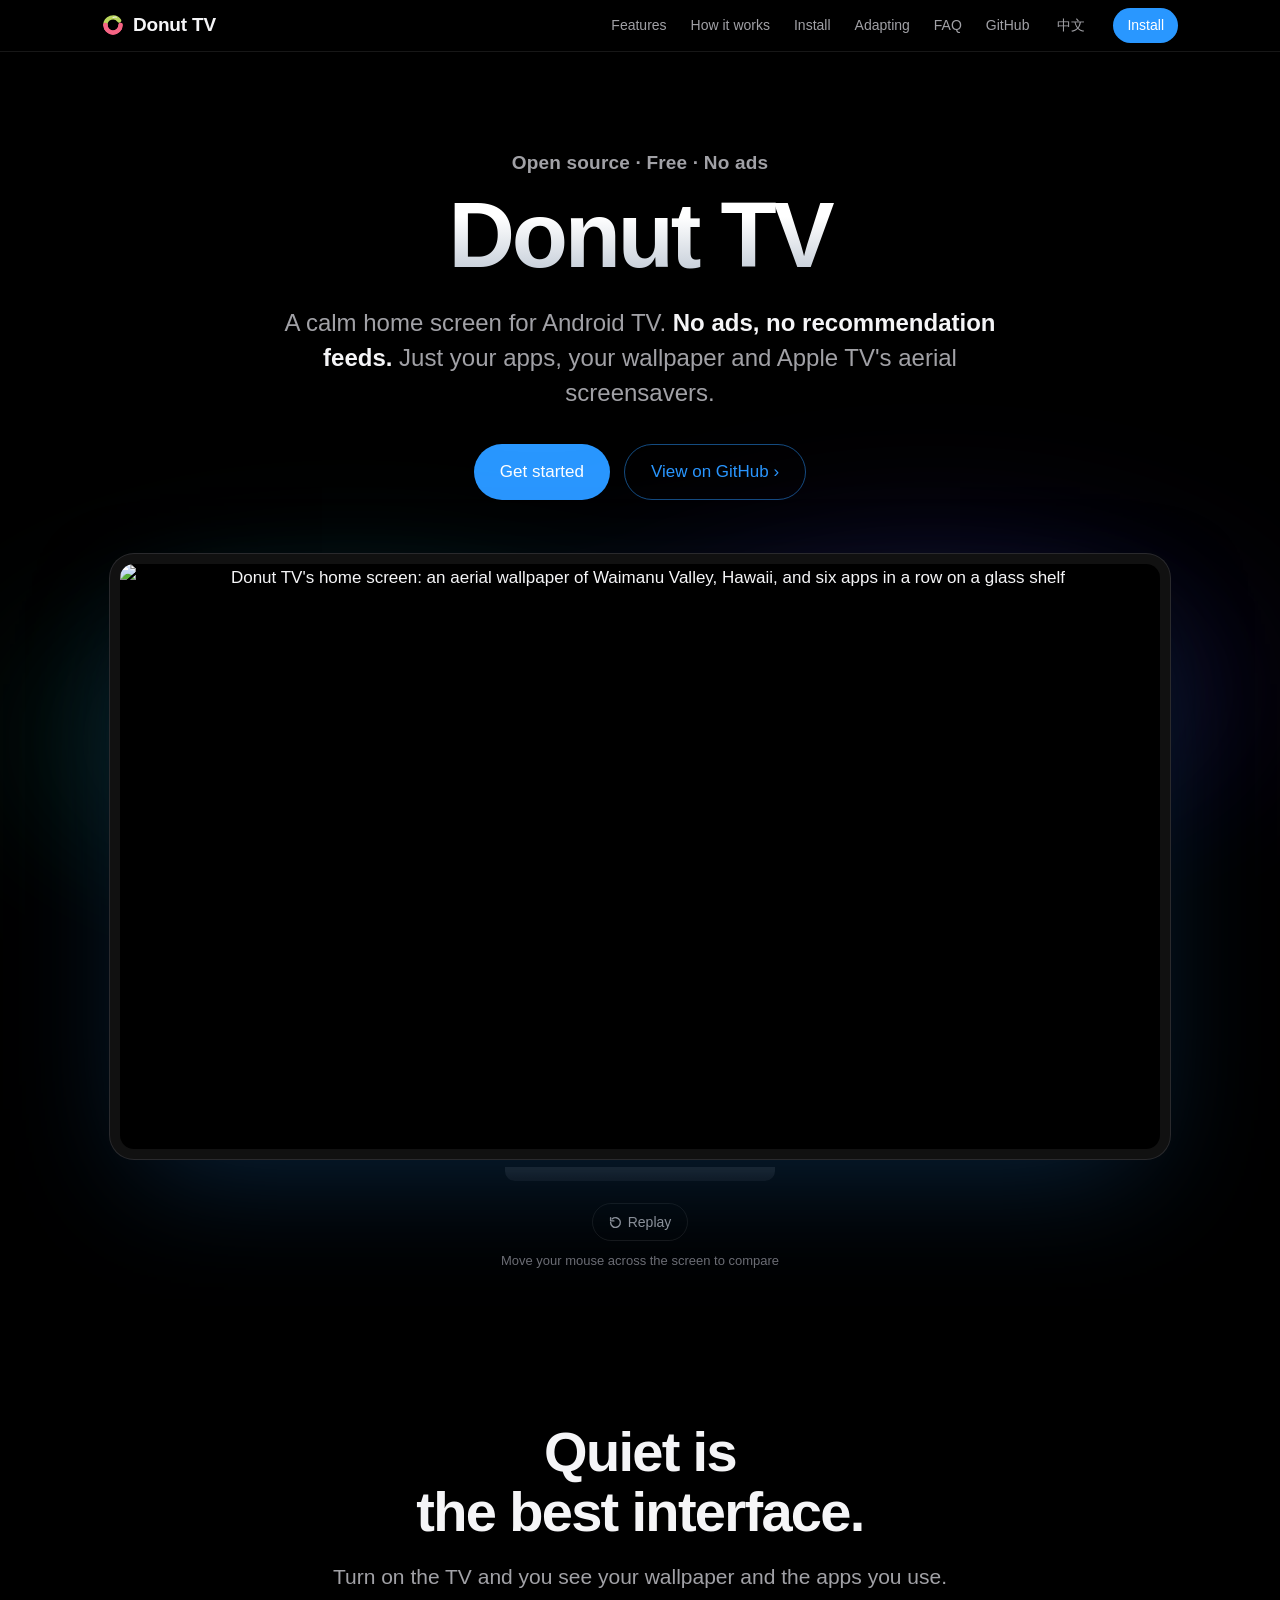
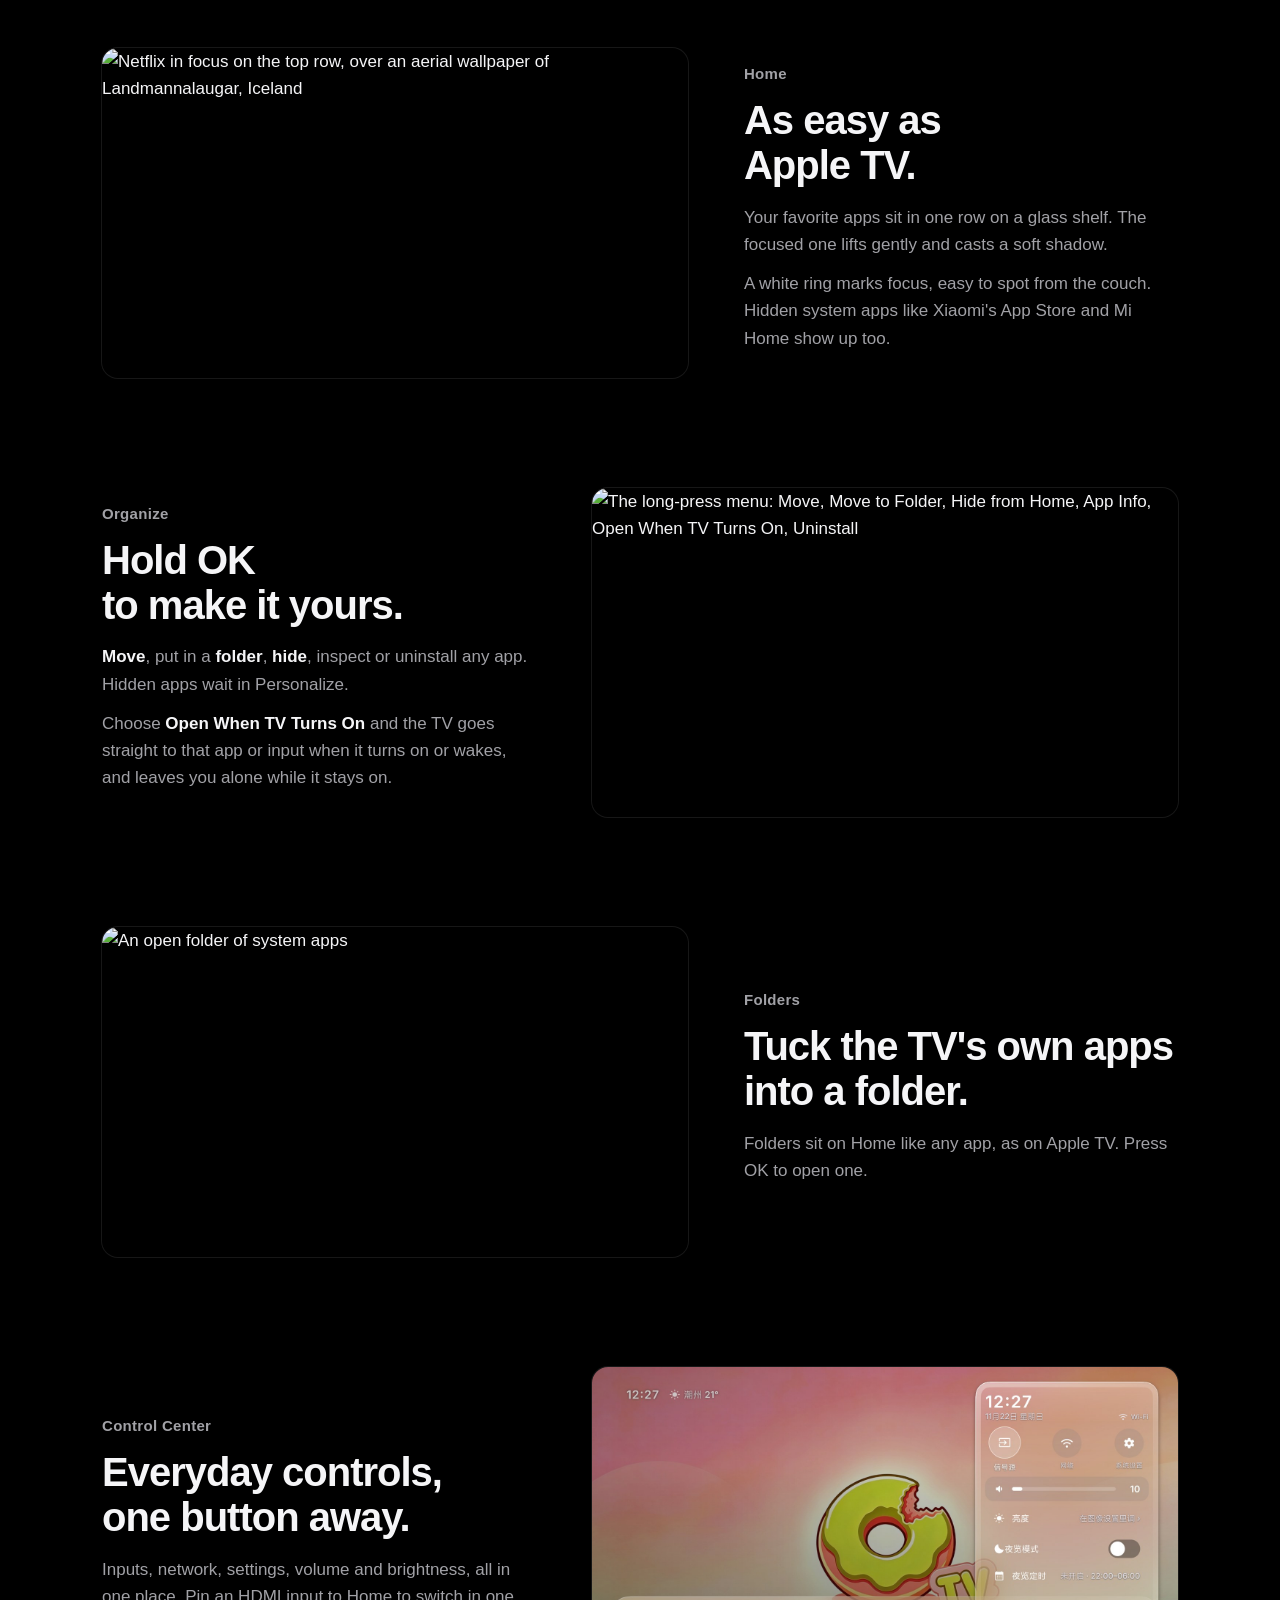
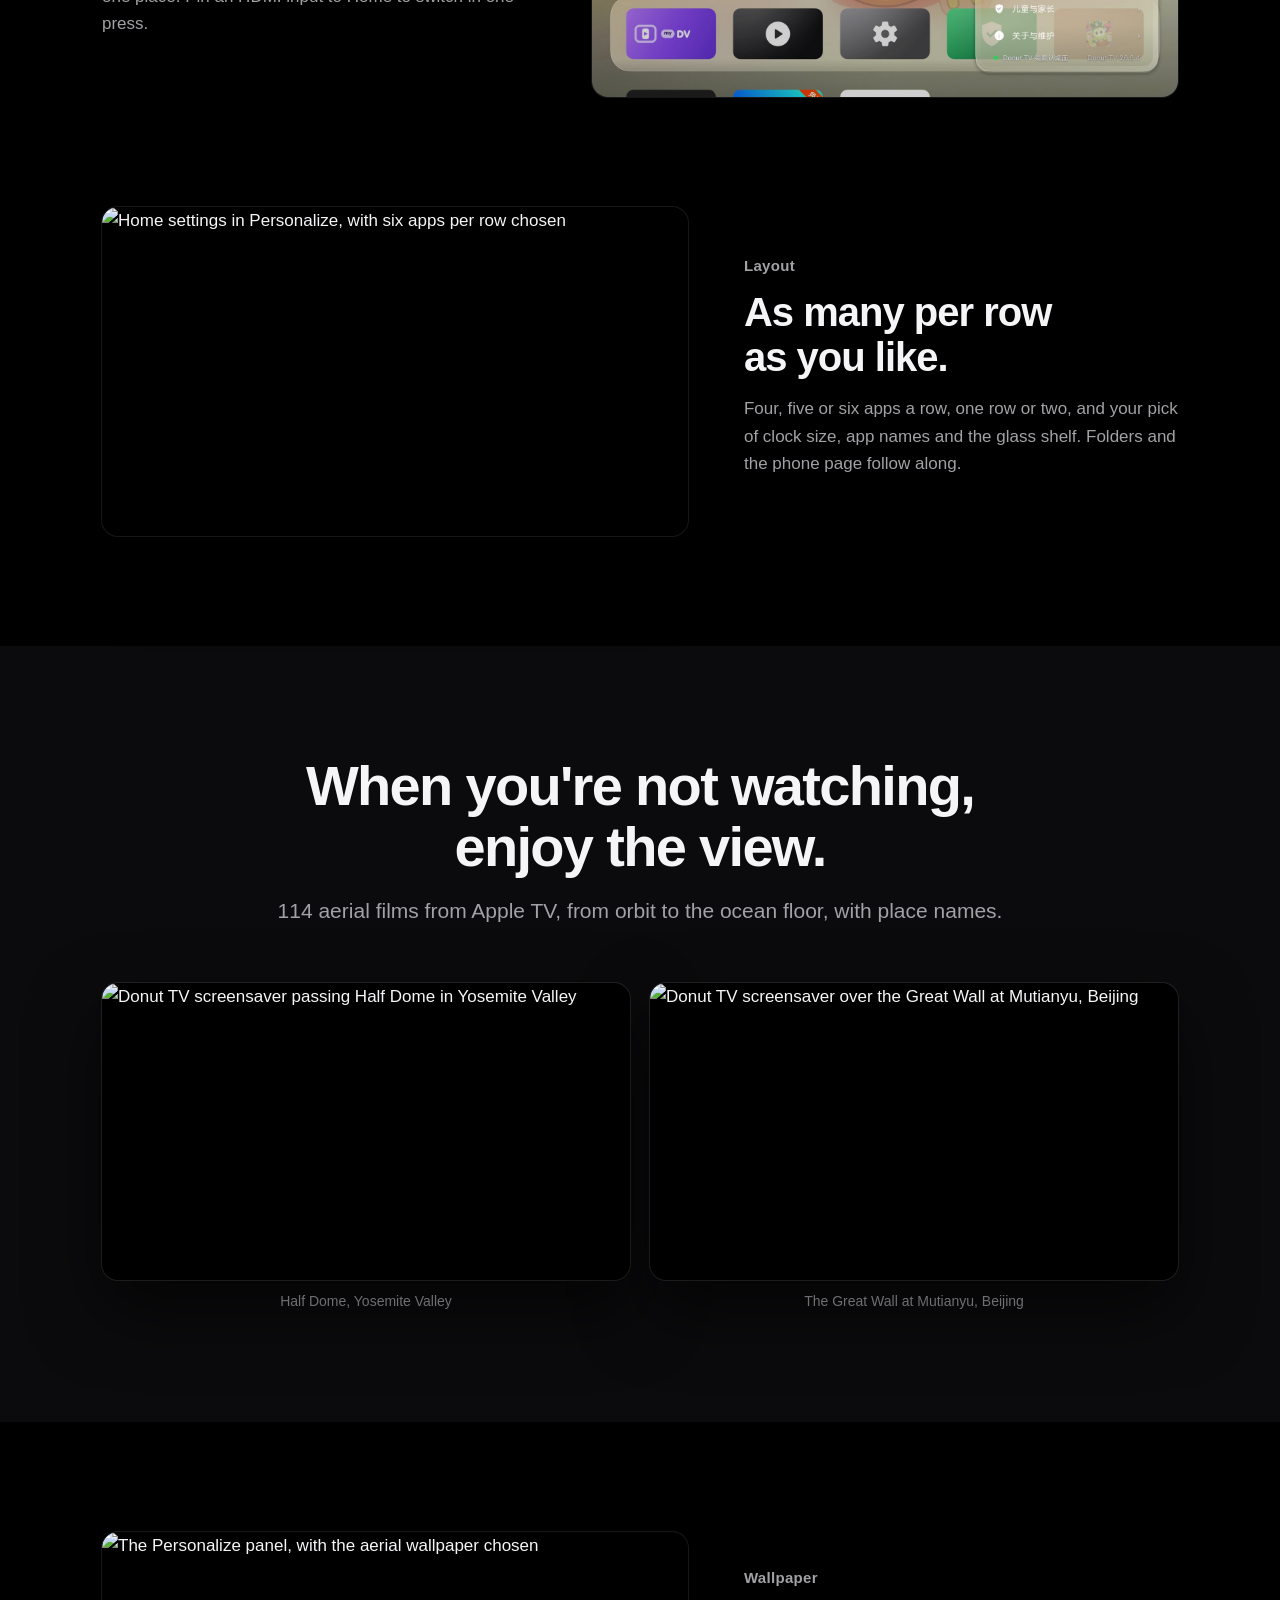
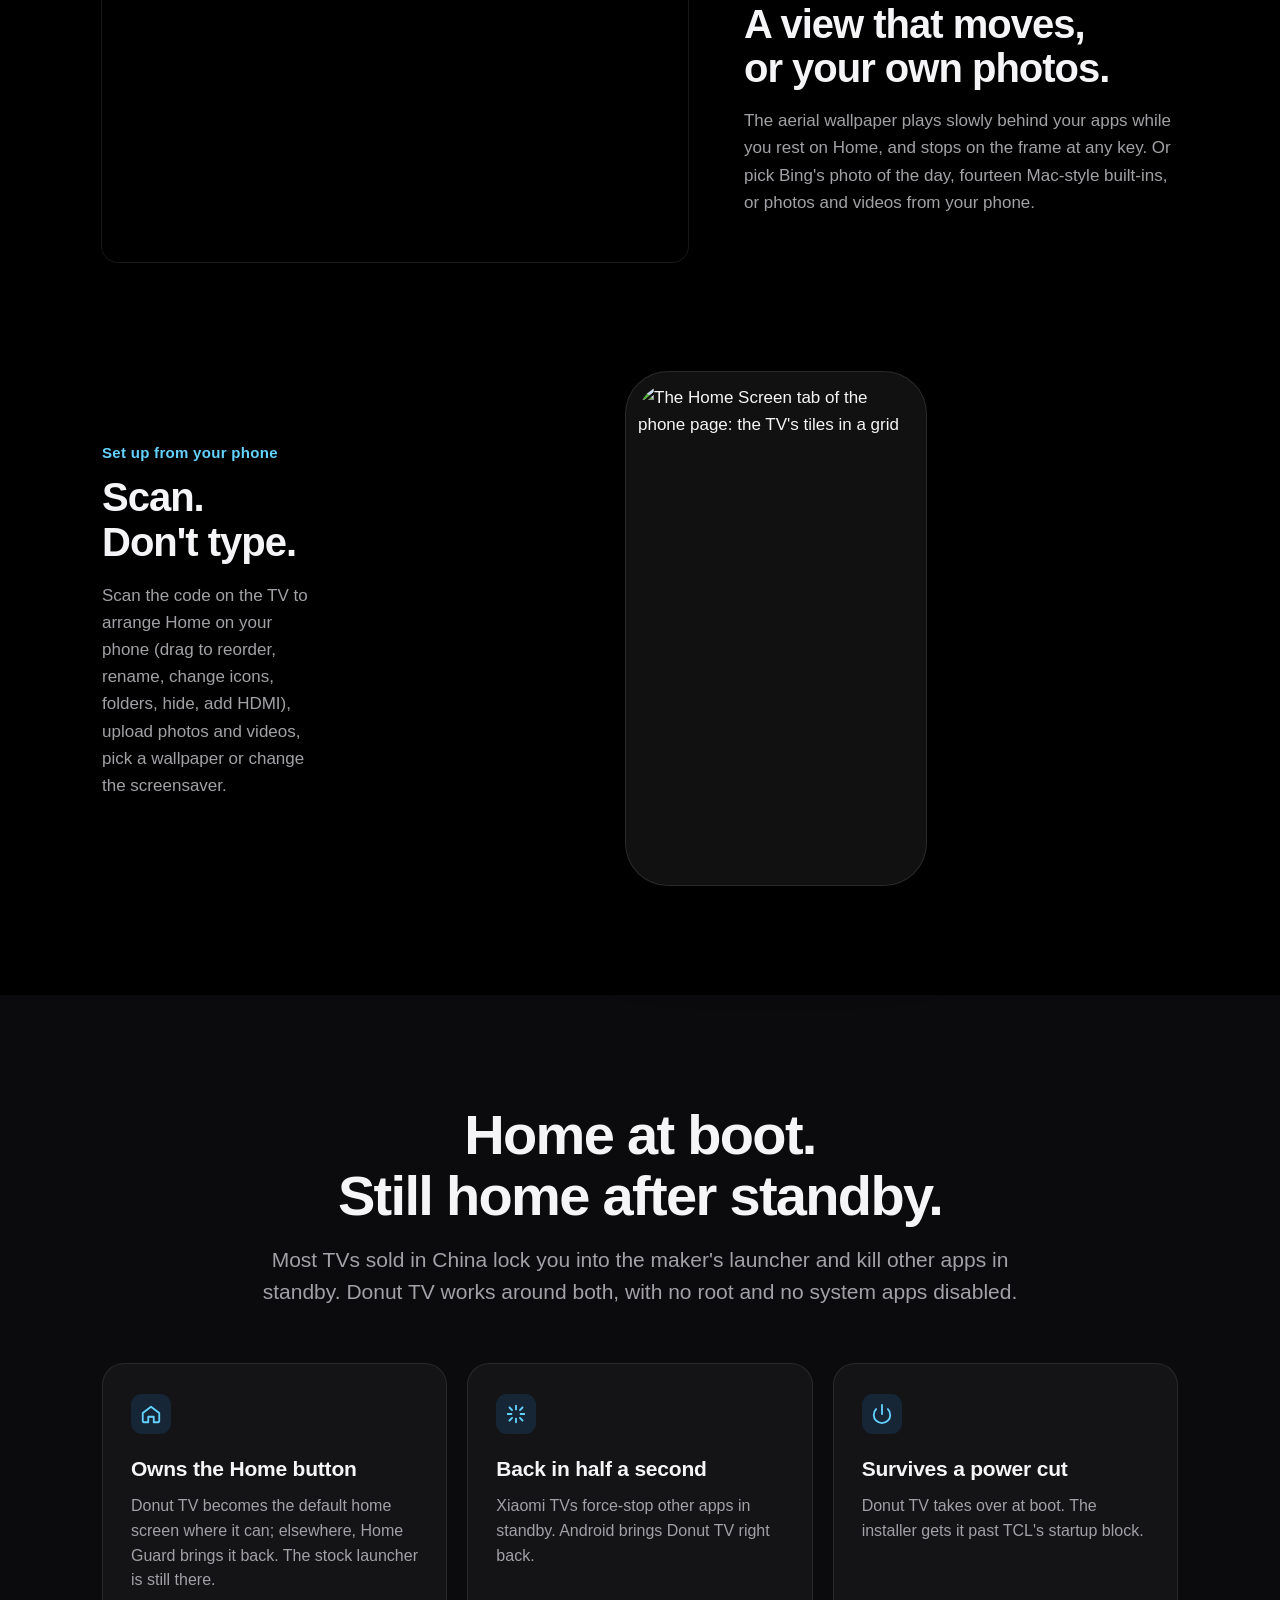
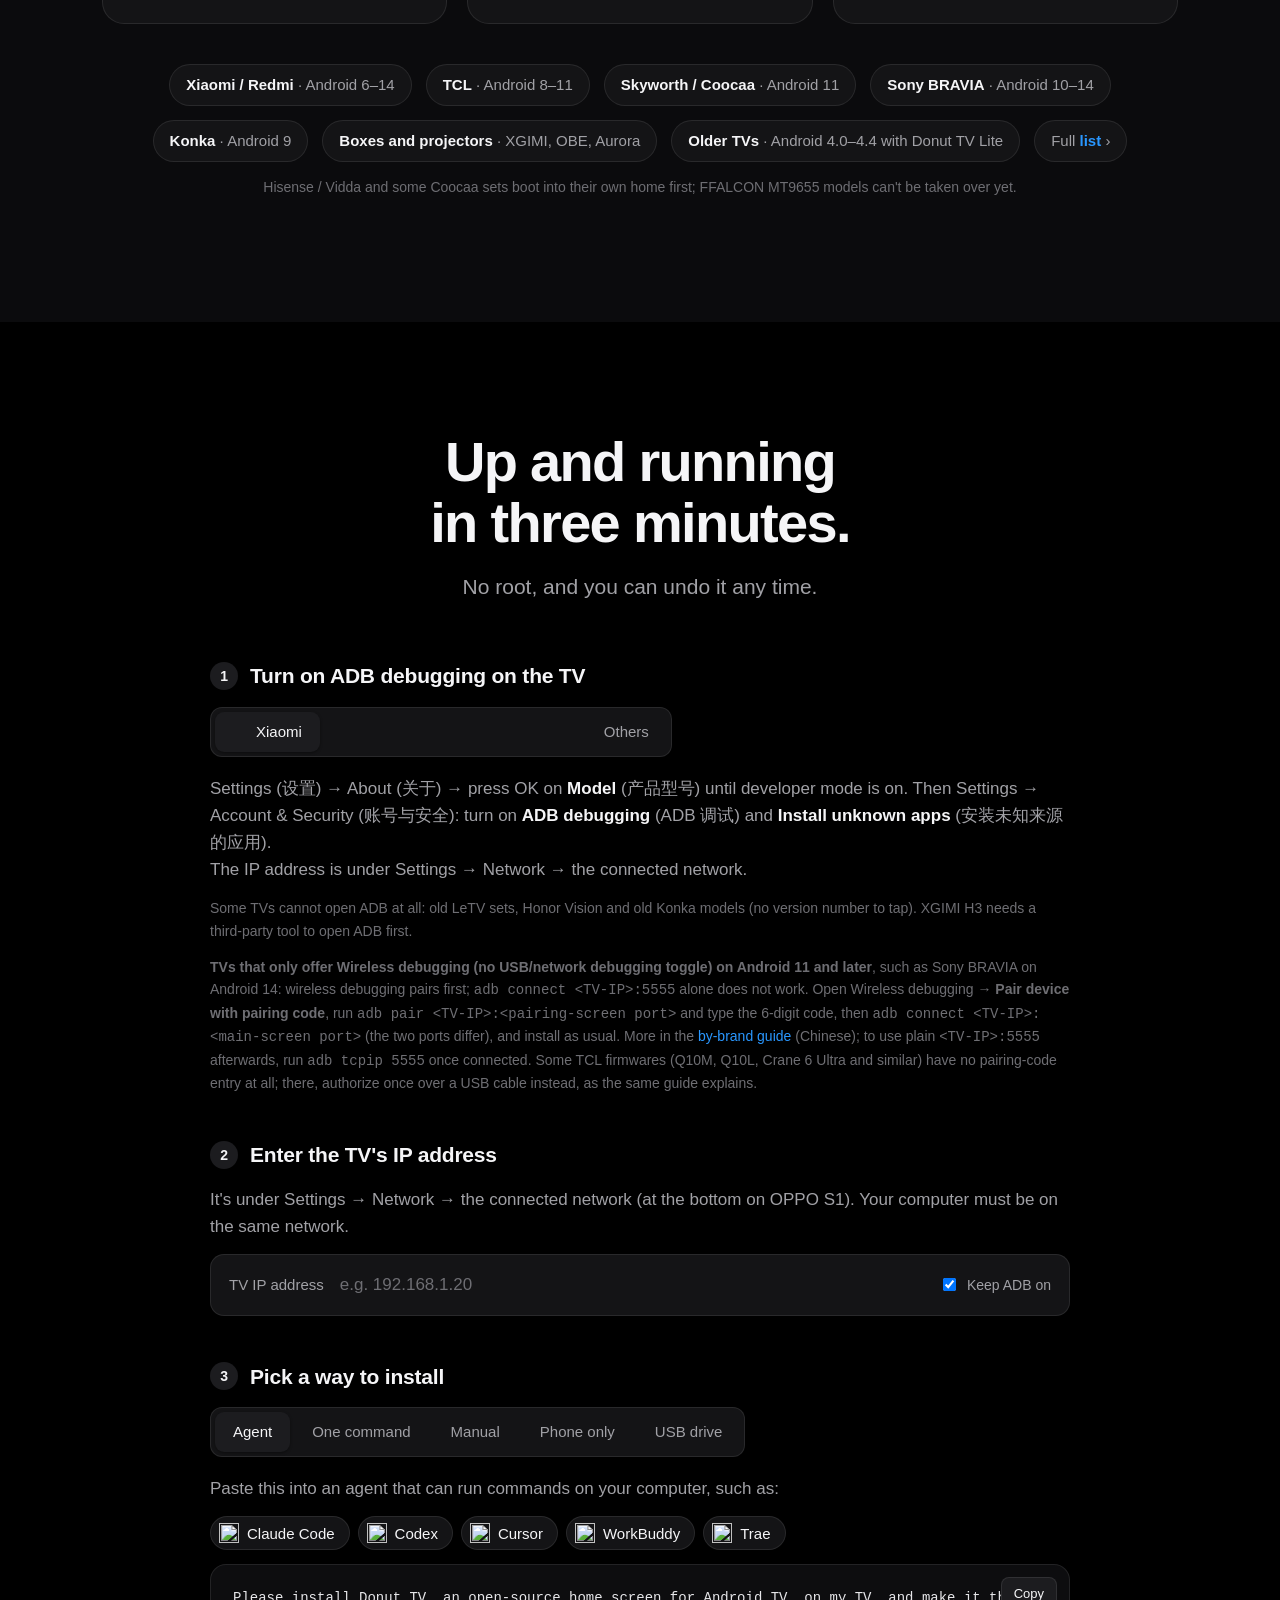
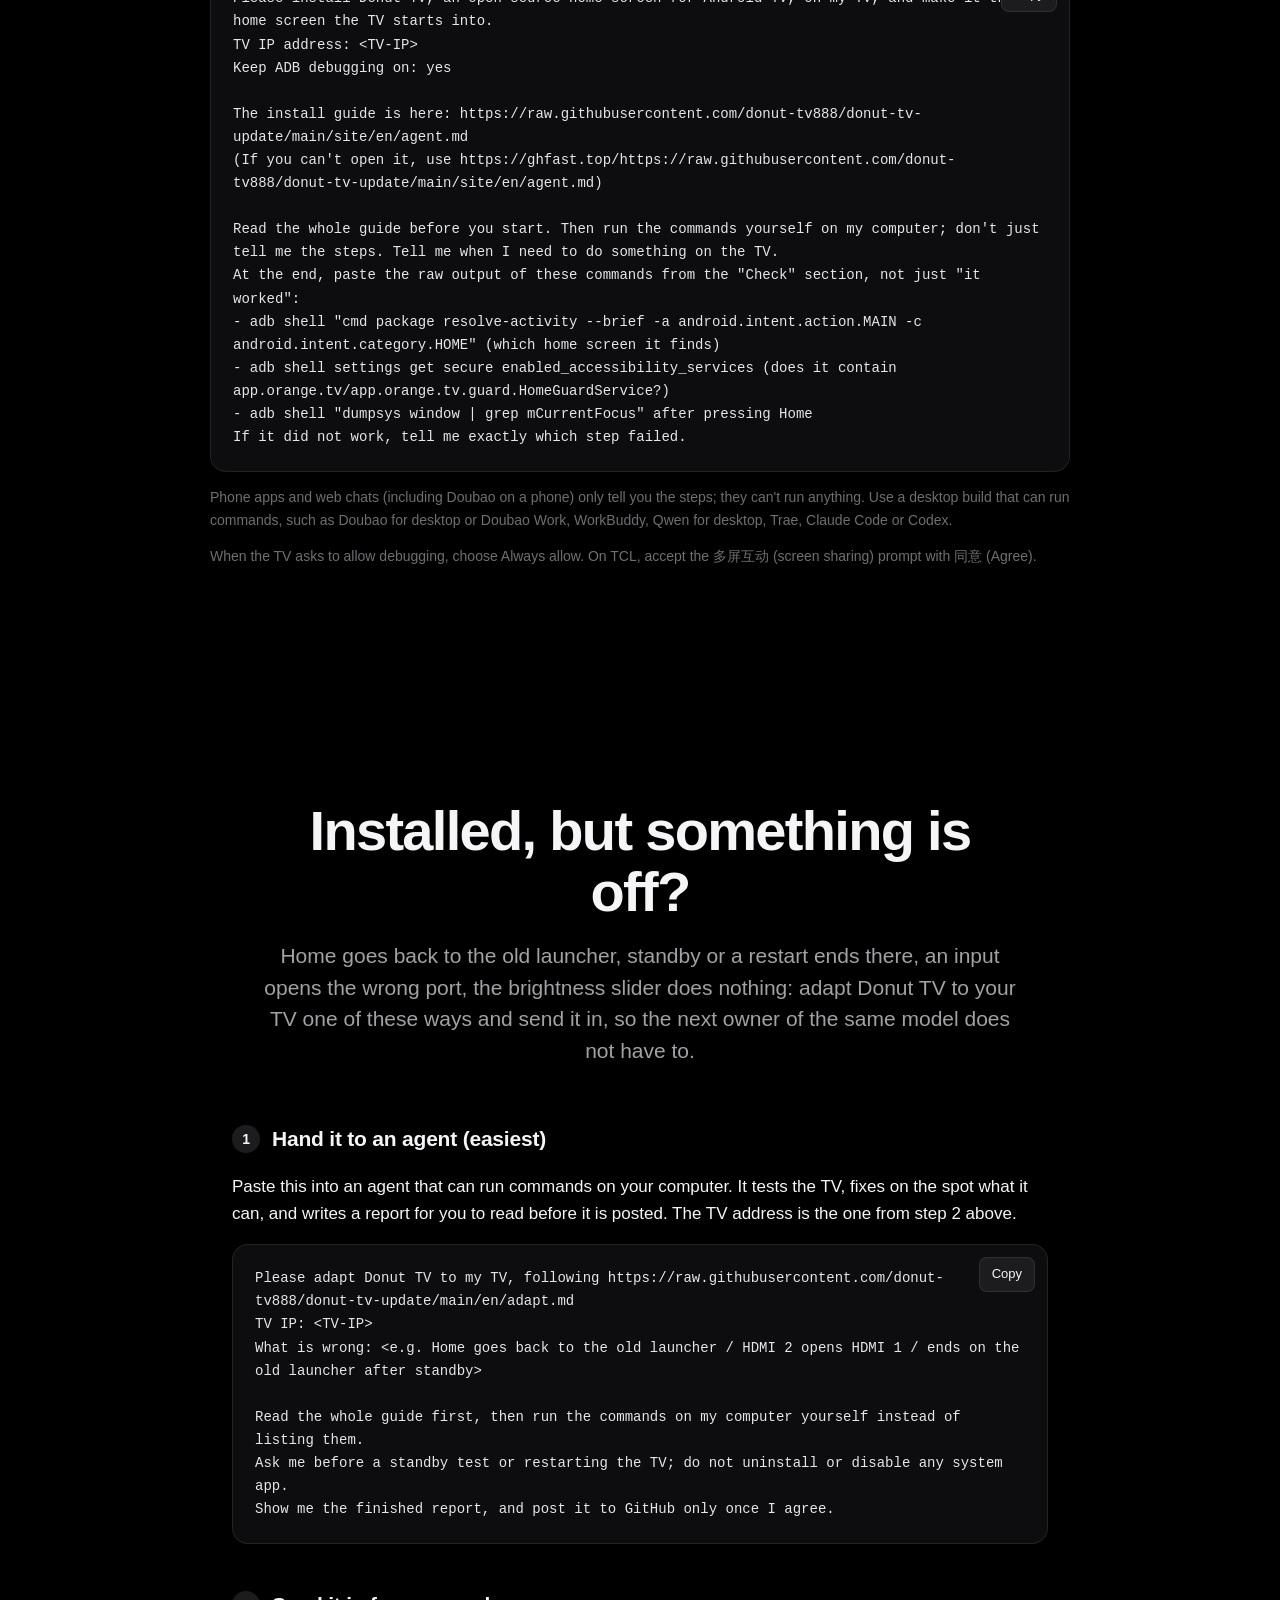
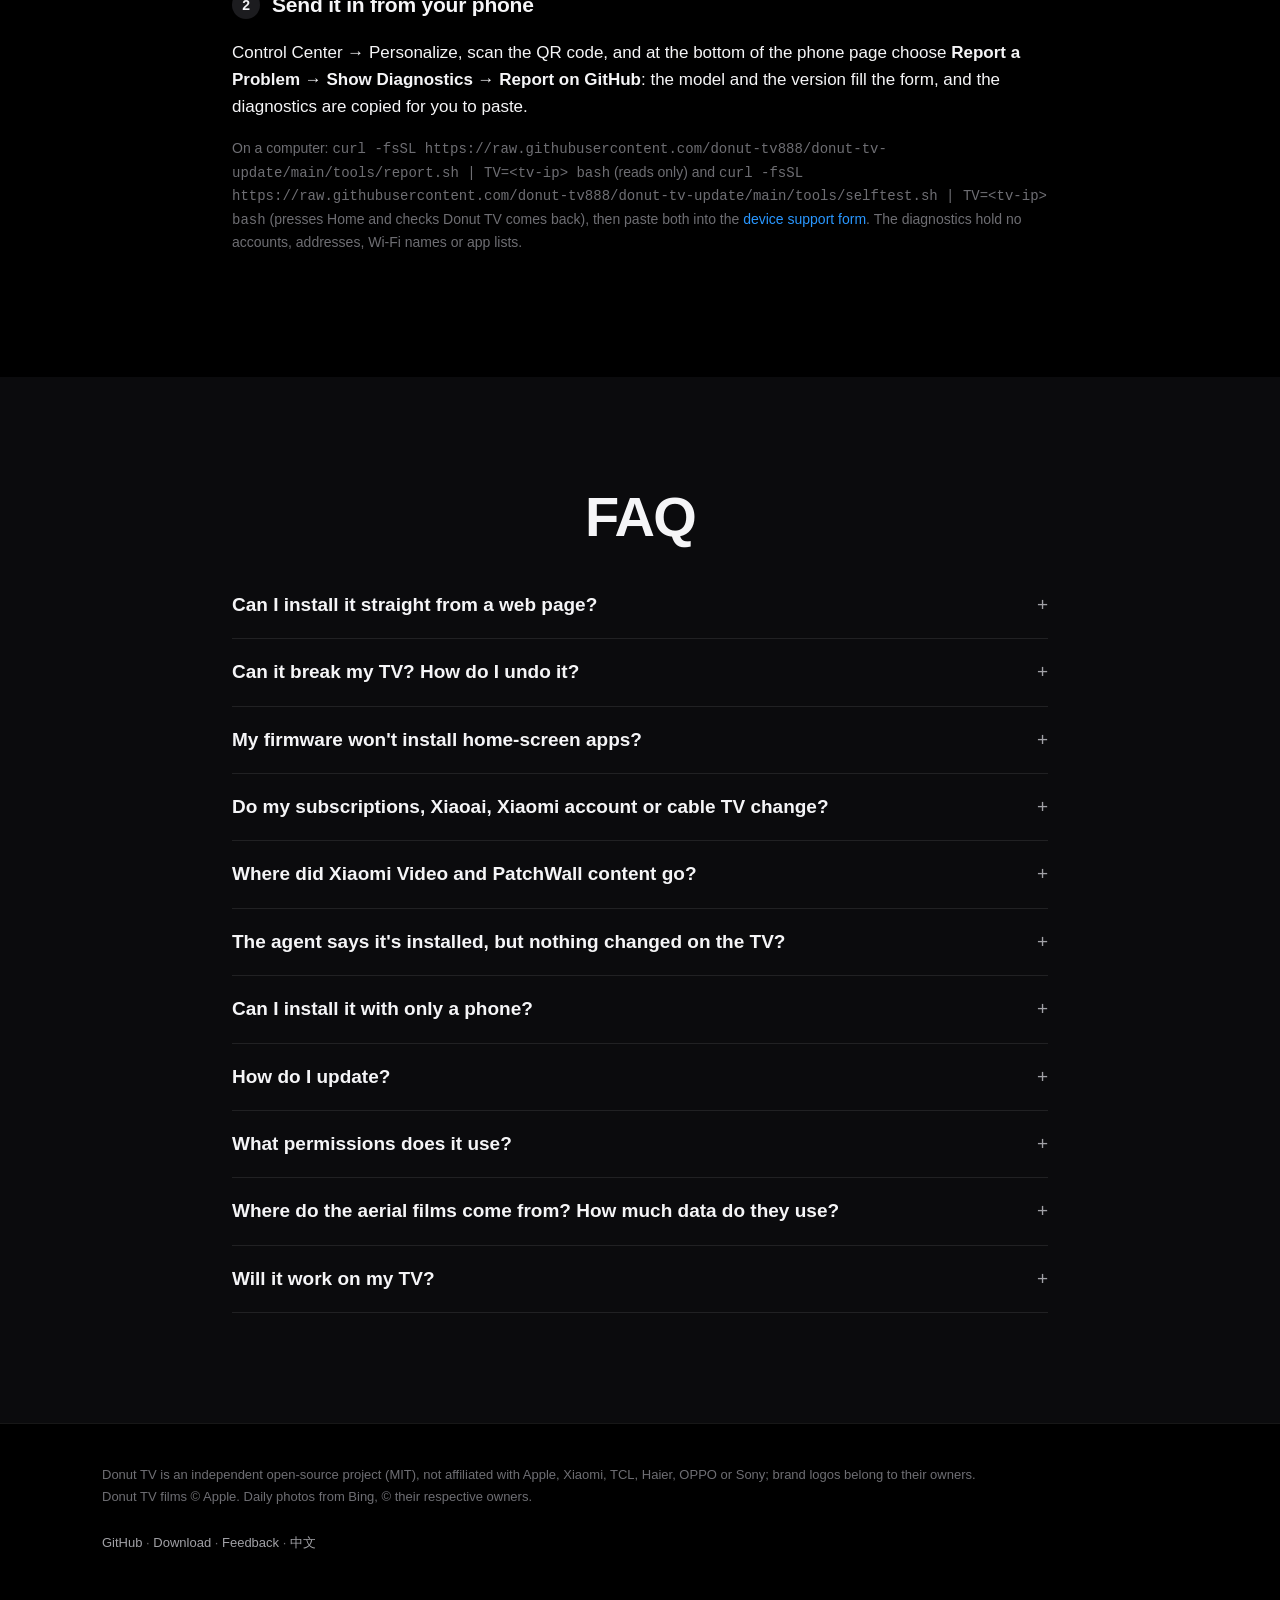
==== commit a82b0d01: "Donut TV：账号换 donut-tv888，通道资产换 donut.apk" ====
--- a/site/index.html
+++ b/site/index.html
@@ -33,7 +33,7 @@
       <a href="#adapt">适配</a>
       <a href="#faq">常见问题</a>
       <a href="voices/">用户评价</a>
-      <a href="https://github.com/orange-tv888/orange-tv-update">GitHub</a>
+      <a href="https://github.com/donut-tv888/donut-tv-update">GitHub</a>
     </div>
     <a class="lang" href="en/" data-lang="en" hreflang="en" lang="en">English</a>
     <a class="cta" href="#install">安装</a>
@@ -47,7 +47,7 @@
     <p class="lede">给国产电视的一块干净桌面。<strong>没有广告，没有推荐流</strong>，只有你的 App、壁纸和 Apple TV 航拍屏保。</p>
     <div class="actions">
       <a class="btn primary" href="#install">开始安装</a>
-      <a class="btn ghost" href="https://github.com/orange-tv888/orange-tv-update">在 GitHub 查看 ›</a>
+      <a class="btn ghost" href="https://github.com/donut-tv888/donut-tv-update">在 GitHub 查看 ›</a>
     </div>
     <div class="tv reveal">
       <div class="glow"></div>
@@ -192,7 +192,7 @@
       <span class="chip"><b>康佳</b> · Android 9</span>
       <span class="chip"><b>盒子和投影仪</b> · 极米、大眼橙、极光盒子</span>
       <span class="chip"><b>老电视</b> · Android 4.0–4.4 用 Donut TV Lite</span>
-      <a class="chip chip-link" href="https://github.com/orange-tv888/orange-tv-update#支持的机型">完整<b>机型列表</b> ›</a>
+      <a class="chip chip-link" href="https://github.com/donut-tv888/donut-tv-update#支持的机型">完整<b>机型列表</b> ›</a>
     </div>
     <p class="note devices-note reveal">海信 / Vidda 和部分酷开开机会先进原桌面，雷鸟 MT9655 机型暂时接管不了。</p>
   </div>
@@ -220,7 +220,7 @@
       <div class="panel" data-panel="oppo"><p>设置 → 系统 → 关于本机 → <b>设备型号</b>，按 <b>上上右右</b> 再按确认；然后到 设置 → 系统 → <b>开发者选项</b>，打开 <b>USB 调试</b>（有的机型叫「ADB 调试」）。<br>IP 在 设置 → 网络 → 已连接的网络 <b>最下面</b>。</p></div>
       <div class="panel" data-panel="other"><p>设置 → 设备偏好设置 → 关于 → 连按 <b>内部版本号</b>（Build，不是「Android 版本」）7 次，再在开发者选项里打开 <b>USB 调试</b>。<br>IP 在 设置 → 网络 → 已连接的网络 里。</p></div>
       <p class="note">老乐视、荣耀智慧屏、老康佳（看不到版本号）等机型打不开 ADB。极米 H3 需先用第三方工具打开 ADB，见机型说明。</p>
-      <p class="note"><b>只有无线调试、没有 USB 调试 / 网络调试（ADB 调试）开关的 Android 11+ 电视</b>（例如索尼 BRAVIA 的 Android 14）：第一次要先配对，不能直接 <code>adb connect &lt;电视IP&gt;:5555</code>。打开 无线调试 → <b>使用配对码配对设备</b>，运行 <code>adb pair &lt;电视IP&gt;:&lt;配对屏端口&gt;</code> 并输入 6 位配对码，再 <code>adb connect &lt;电视IP&gt;:&lt;无线调试主页端口&gt;</code>（两组端口不一样），然后照常安装。详见 <a href="https://github.com/orange-tv888/orange-tv-update/blob/main/docs/devices/adb-by-brand.md">分品牌说明</a>；装好后想以后直接用 <code>&lt;电视IP&gt;:5555</code>，连上时再运行一次 <code>adb tcpip 5555</code>。部分 TCL 固件（Q10M、Q10L、鹤 6 Ultra 等）没有配对码入口，只能先用数据线连电脑授权，同一份分品牌说明里有写。</p>
+      <p class="note"><b>只有无线调试、没有 USB 调试 / 网络调试（ADB 调试）开关的 Android 11+ 电视</b>（例如索尼 BRAVIA 的 Android 14）：第一次要先配对，不能直接 <code>adb connect &lt;电视IP&gt;:5555</code>。打开 无线调试 → <b>使用配对码配对设备</b>，运行 <code>adb pair &lt;电视IP&gt;:&lt;配对屏端口&gt;</code> 并输入 6 位配对码，再 <code>adb connect &lt;电视IP&gt;:&lt;无线调试主页端口&gt;</code>（两组端口不一样），然后照常安装。详见 <a href="https://github.com/donut-tv888/donut-tv-update/blob/main/docs/devices/adb-by-brand.md">分品牌说明</a>；装好后想以后直接用 <code>&lt;电视IP&gt;:5555</code>，连上时再运行一次 <code>adb tcpip 5555</code>。部分 TCL 固件（Q10M、Q10L、鹤 6 Ultra 等）没有配对码入口，只能先用数据线连电脑授权，同一份分品牌说明里有写。</p>
 
       <h3 class="step"><span>2</span>填上电视 IP</h3>
       <p class="hint">在电视的 设置 → 网络 → 已连接的网络 里（OPPO S1 在这一页最下面）。电脑要和电视连同一个网络。</p>
@@ -256,13 +256,13 @@
       <div class="panel" data-panel="cli">
         <p>在 macOS 或 Linux 终端里运行，没有 adb 会自动下载。Windows 请交给 Agent。</p>
         <div class="code"><button class="copy" data-copy="cmd">复制</button><pre id="cmd"></pre></div>
-        <p class="note">只有无线调试的电视要先配对：有配对码入口的，运行前设好 <code>ADB_PAIR</code>、<code>ADB_CODE</code>、<code>ADB_CONNECT</code> 三个变量（写法见 README），脚本会自动配对并切回 5555；没有配对码入口的（TCL Q10M、Q10L、鹤 6 Ultra 等）先按<a href="https://github.com/orange-tv888/orange-tv-update/blob/main/docs/devices/adb-by-brand.md">分品牌说明</a>用数据线连一次、运行 <code>adb tcpip 5555</code>。</p>
+        <p class="note">只有无线调试的电视要先配对：有配对码入口的，运行前设好 <code>ADB_PAIR</code>、<code>ADB_CODE</code>、<code>ADB_CONNECT</code> 三个变量（写法见 README），脚本会自动配对并切回 5555；没有配对码入口的（TCL Q10M、Q10L、鹤 6 Ultra 等）先按<a href="https://github.com/donut-tv888/donut-tv-update/blob/main/docs/devices/adb-by-brand.md">分品牌说明</a>用数据线连一次、运行 <code>adb tcpip 5555</code>。</p>
       </div>
 
       <div class="panel" data-panel="manual">
-        <p>先下载 <a href="https://raw.githubusercontent.com/orange-tv888/orange-tv-update/main/update/orange.apk"><b>orange.apk</b></a>，再运行：</p>
+        <p>先下载 <a href="https://raw.githubusercontent.com/donut-tv888/donut-tv-update/main/update/donut.apk"><b>donut.apk</b></a>，再运行：</p>
         <div class="code"><button class="copy" data-copy="manualcmd">复制</button><pre id="manualcmd"></pre></div>
-        <p class="note">只有无线调试的电视（见第 1 步）分两种：<br><b>有配对码入口</b>（索尼 BRAVIA 的 Android 14 等）：先按第 1 步配对，连上后运行 <code>adb tcpip 5555</code>，命令的第一行才会是 5555；不运行的话，第一行要换成配对后无线调试主页上的 IP:端口。<br><b>没有配对码入口</b>（TCL Q10M、Q10L、鹤 6 Ultra 等）：按<a href="https://github.com/orange-tv888/orange-tv-update/blob/main/docs/devices/adb-by-brand.md">分品牌说明</a>用数据线把电视连到电脑，授权后运行一次 <code>adb tcpip 5555</code>；没走这一步时，命令第一行的 <code>:5555</code> 连不上。</p>
+        <p class="note">只有无线调试的电视（见第 1 步）分两种：<br><b>有配对码入口</b>（索尼 BRAVIA 的 Android 14 等）：先按第 1 步配对，连上后运行 <code>adb tcpip 5555</code>，命令的第一行才会是 5555；不运行的话，第一行要换成配对后无线调试主页上的 IP:端口。<br><b>没有配对码入口</b>（TCL Q10M、Q10L、鹤 6 Ultra 等）：按<a href="https://github.com/donut-tv888/donut-tv-update/blob/main/docs/devices/adb-by-brand.md">分品牌说明</a>用数据线把电视连到电脑，授权后运行一次 <code>adb tcpip 5555</code>；没走这一步时，命令第一行的 <code>:5555</code> 连不上。</p>
       </div>
 
       <div class="panel" data-panel="phone">
@@ -279,13 +279,13 @@
       <div class="panel" data-panel="usb">
         <p>不用电脑，也不用上面的第 1、2 步：把 APK 拷进 U 盘，插到电视上，用电视自带的文件管理器打开安装。</p>
         <ul>
-          <li><a href="https://raw.githubusercontent.com/orange-tv888/orange-tv-update/main/update/orange.apk"><b>orange.apk</b></a>：Android 5.0 及以上装这个。</li>
+          <li><a href="https://raw.githubusercontent.com/donut-tv888/donut-tv-update/main/update/donut.apk"><b>donut.apk</b></a>：Android 5.0 及以上装这个。</li>
           <li>guard 版（不声明桌面的那个）与 Donut TV Lite 暂不单独发布：需要时从源码跑 <code>./gradlew :app:assembleGuardRelease</code> 或 <code>:lite:assembleRelease</code>。</li>
         </ul>
         <p>装好后<b>按遥控器的主页键</b>：系统问「使用哪个应用」时选 <b>Donut TV</b>，再选「<b>始终</b>」，就设好了，原生 Android TV 一般是这样。</p>
         <p>直接回到原来的桌面、不问（国产电视大多这样）：从「我的应用」打开 Donut TV，它会弹出「设为主屏幕」，按里面的入口去电视设置里打开桌面守护（无障碍）和通知使用权。电视设置里没有这些入口时，Donut TV 只能当普通 App 从应用列表打开，要接管主页键就得用电脑或 Agent 设置一次（覆盖安装，设置不丢）。</p>
         <p class="note">只用 U 盘装时，按主页键、开机、待机醒来能不能回到 Donut TV，要看电视设置里有没有这几个入口；用电脑装最稳。以后升级可以在控制中心里点「有新版本」，也可以再用 U 盘装一次。</p>
-        <p class="note">Donut TV Lite 外观和完整版一样，但没有桌面守护：装好后按主页键选 <b>Donut TV Lite</b>、再选「始终」；固件把主页键锁死在自家桌面时，只能从应用列表打开。也没有航拍壁纸、信号源磁贴和应用内升级（升级就是再装一次）。还原：设置 → 应用 → Donut TV Lite → 清除默认设置，或者卸载它。有问题请用<a href="https://github.com/orange-tv888/orange-tv-update/issues/new?template=device.yml">机型适配模板</a>反馈，标题写上 Lite。</p>
+        <p class="note">Donut TV Lite 外观和完整版一样，但没有桌面守护：装好后按主页键选 <b>Donut TV Lite</b>、再选「始终」；固件把主页键锁死在自家桌面时，只能从应用列表打开。也没有航拍壁纸、信号源磁贴和应用内升级（升级就是再装一次）。还原：设置 → 应用 → Donut TV Lite → 清除默认设置，或者卸载它。有问题请用<a href="https://github.com/donut-tv888/donut-tv-update/issues/new?template=device.yml">机型适配模板</a>反馈，标题写上 Lite。</p>
       </div>
 
 
@@ -307,7 +307,7 @@
 
       <h3 class="step"><span>2</span>用手机提交给作者</h3>
       <p>控制中心 → 个性化，用手机扫二维码，在手机页最下面 <b>反馈问题 → 显示诊断信息 → 去 GitHub 反馈</b>：型号和版本会自动填进表单，诊断信息自动复制，粘贴进去就行。没有 GitHub 账号时，把诊断信息发给有账号的朋友代发。</p>
-      <p class="note">电脑上也可以自己跑：<code>curl -fsSL https://raw.githubusercontent.com/orange-tv888/orange-tv-update/main/tools/report.sh | TV=&lt;电视IP&gt; bash</code>（只读）和 <code>curl -fsSL https://raw.githubusercontent.com/orange-tv888/orange-tv-update/main/tools/selftest.sh | TV=&lt;电视IP&gt; bash</code>（按主页键等，看 Donut TV 能不能回来），把两份输出贴进<a href="https://github.com/orange-tv888/orange-tv-update/issues/new?template=device.yml">机型适配模板</a>。诊断信息不含账号、IP、Wi-Fi 名称和 App 列表。</p>
+      <p class="note">电脑上也可以自己跑：<code>curl -fsSL https://raw.githubusercontent.com/donut-tv888/donut-tv-update/main/tools/report.sh | TV=&lt;电视IP&gt; bash</code>（只读）和 <code>curl -fsSL https://raw.githubusercontent.com/donut-tv888/donut-tv-update/main/tools/selftest.sh | TV=&lt;电视IP&gt; bash</code>（按主页键等，看 Donut TV 能不能回来），把两份输出贴进<a href="https://github.com/donut-tv888/donut-tv-update/issues/new?template=device.yml">机型适配模板</a>。诊断信息不含账号、IP、Wi-Fi 名称和 App 列表。</p>
     </div>
   </div>
 </section>
@@ -324,7 +324,7 @@
         <summary>会不会把电视弄坏？怎么还原？</summary>
         <p>不会。Donut TV 不动系统应用，只授予几项权限、改了桌面和屏保设置，这些都能撤销。最省事的还原方法是把下面这段直接发给 AI（和安装时一样，要用能在电脑上运行命令的版本），它会按<a href="agent.md">安装说明</a>的「还原」一节撤销全部改动，最后用主页键回到原来的桌面。想连 Donut TV 一起卸载，在提示词最后加一句「顺便卸载 Donut TV」。</p>
         <div class="code"><button class="copy" data-copy="restoreprompt">复制</button><pre id="restoreprompt"></pre></div>
-        <p>自己动手也可以：把一行命令最后的 <code>bash</code> 换成 <code>bash -s restore</code>，也就是 <code>curl -fsSL https://raw.githubusercontent.com/orange-tv888/orange-tv-update/main/tools/install.sh | TV=&lt;电视IP&gt; bash -s restore</code>；最后加 <code>--uninstall</code> 会顺便卸载 Donut TV。不能运行 bash 的 Windows，逐条命令见<a href="agent.md">安装说明</a>。</p>
+        <p>自己动手也可以：把一行命令最后的 <code>bash</code> 换成 <code>bash -s restore</code>，也就是 <code>curl -fsSL https://raw.githubusercontent.com/donut-tv888/donut-tv-update/main/tools/install.sh | TV=&lt;电视IP&gt; bash -s restore</code>；最后加 <code>--uninstall</code> 会顺便卸载 Donut TV。不能运行 bash 的 Windows，逐条命令见<a href="agent.md">安装说明</a>。</p>
       </details>
       <details>
         <summary>提示固件不允许安装桌面类 App？</summary>
@@ -360,7 +360,7 @@
       </details>
       <details>
         <summary>我的电视能用吗？</summary>
-        <p>先看<a href="https://github.com/orange-tv888/orange-tv-update#支持的机型">机型列表</a>。不在列表里的大概率也可以，原生 Android TV / Google TV 最省事。LG webOS、三星 Tizen、华为鸿蒙智慧屏的系统不一样，装不了；Android 4.0–4.4 的老电视用 Donut TV Lite（测试版，见安装区的「U 盘」，Agent 和一行命令会自动装它），更老的不支持。老乐视、荣耀智慧屏、老康佳（看不到版本号）等机型打不开 ADB，暂时没有办法。老电视或内存小的电视会自动用「流畅」效果，也可以在 个性化 → 效果 里手动选。遇到问题见上面的<a href="#adapt">「装好了，但有地方不对？」</a>。</p>
+        <p>先看<a href="https://github.com/donut-tv888/donut-tv-update#支持的机型">机型列表</a>。不在列表里的大概率也可以，原生 Android TV / Google TV 最省事。LG webOS、三星 Tizen、华为鸿蒙智慧屏的系统不一样，装不了；Android 4.0–4.4 的老电视用 Donut TV Lite（测试版，见安装区的「U 盘」，Agent 和一行命令会自动装它），更老的不支持。老乐视、荣耀智慧屏、老康佳（看不到版本号）等机型打不开 ADB，暂时没有办法。老电视或内存小的电视会自动用「流畅」效果，也可以在 个性化 → 效果 里手动选。遇到问题见上面的<a href="#adapt">「装好了，但有地方不对？」</a>。</p>
       </details>
     </div>
   </div>
@@ -372,7 +372,7 @@
       Donut TV 是独立的开源项目（MIT 许可），与 Apple、小米、TCL、海尔、OPPO、索尼均无关联，品牌标志归各自所有者。<br>
       航拍影片版权归 Apple 所有；每日精选图片来自必应，版权归原作者所有。
     </div>
-    <div><a href="https://github.com/orange-tv888/orange-tv-update">GitHub</a> · <a href="https://raw.githubusercontent.com/orange-tv888/orange-tv-update/main/update/orange.apk">下载</a> · <a href="voices/">用户评价</a> · <a href="https://github.com/orange-tv888/orange-tv-update/issues">反馈</a> · <a href="en/" data-lang="en" lang="en">English</a></div>
+    <div><a href="https://github.com/donut-tv888/donut-tv-update">GitHub</a> · <a href="https://raw.githubusercontent.com/donut-tv888/donut-tv-update/main/update/donut.apk">下载</a> · <a href="voices/">用户评价</a> · <a href="https://github.com/donut-tv888/donut-tv-update/issues">反馈</a> · <a href="en/" data-lang="en" lang="en">English</a></div>
   </div>
 </footer>
 
@@ -390,7 +390,7 @@
 保持 ADB 常开：${keep ? '要' : '不要'}
 
 安装说明在这里：${guide}
-（打不开时用 https://ghfast.top/https://raw.githubusercontent.com/orange-tv888/orange-tv-update/main/site/agent.md ）
+（打不开时用 https://ghfast.top/https://raw.githubusercontent.com/donut-tv888/donut-tv-update/main/site/agent.md ）
 
 请先完整读完安装说明再动手，然后在我的电脑上亲自运行命令，不要只把步骤告诉我。需要我在电视上操作时提醒我。
 最后按说明里的「验收」，把下面几条命令的原始输出原样贴给我，不要只写「成功」：
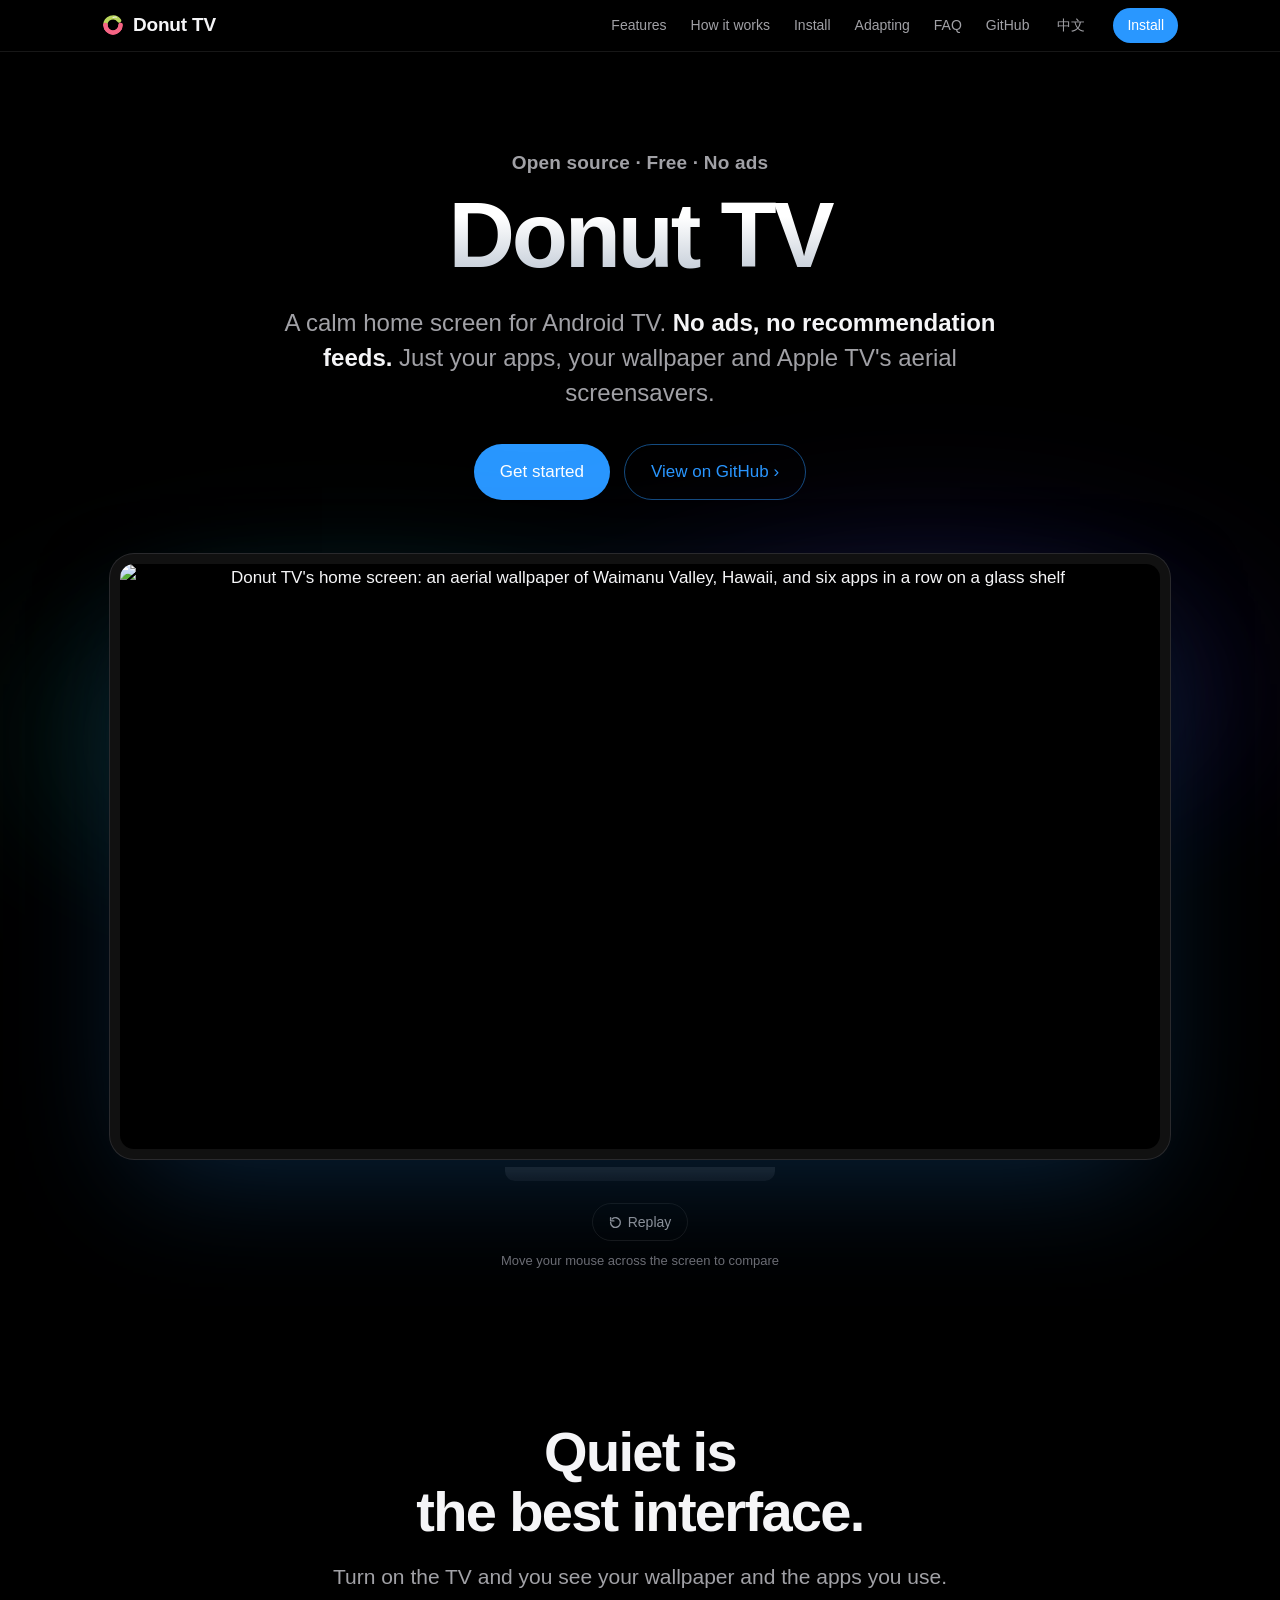
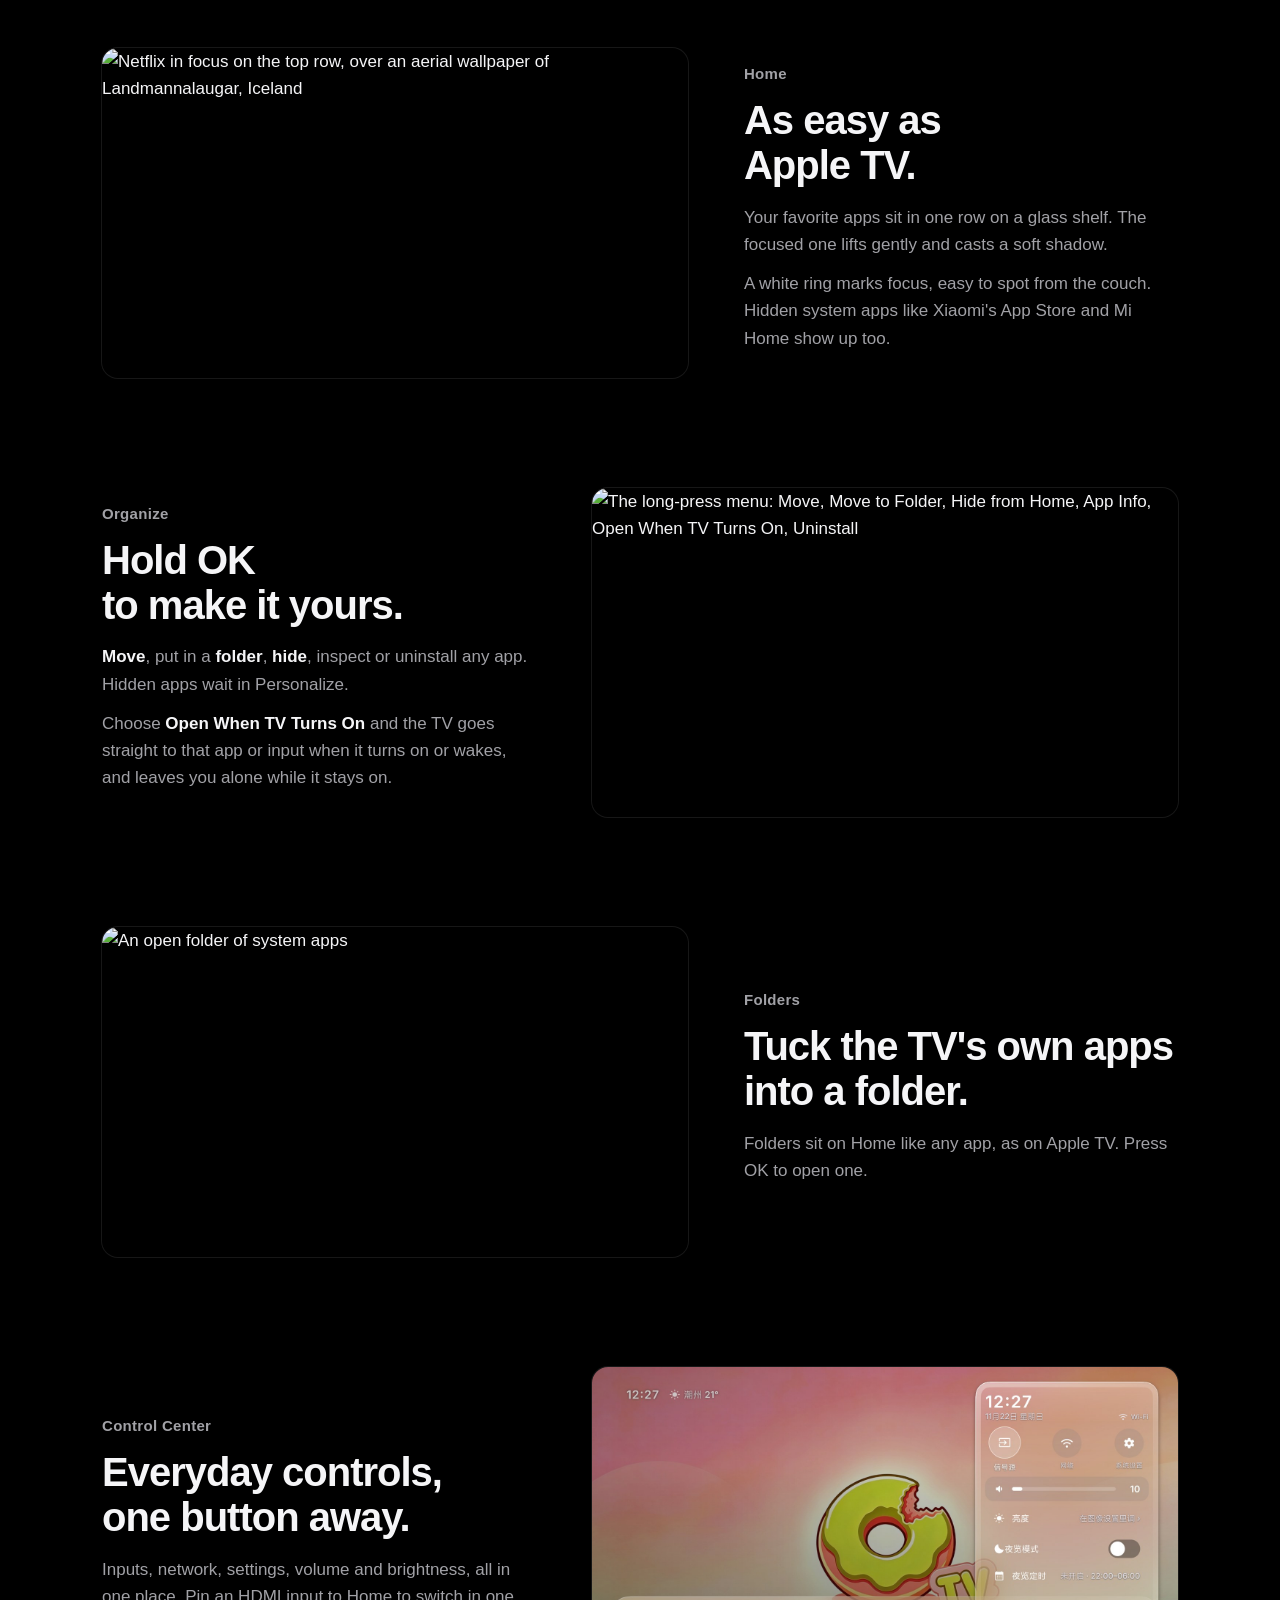
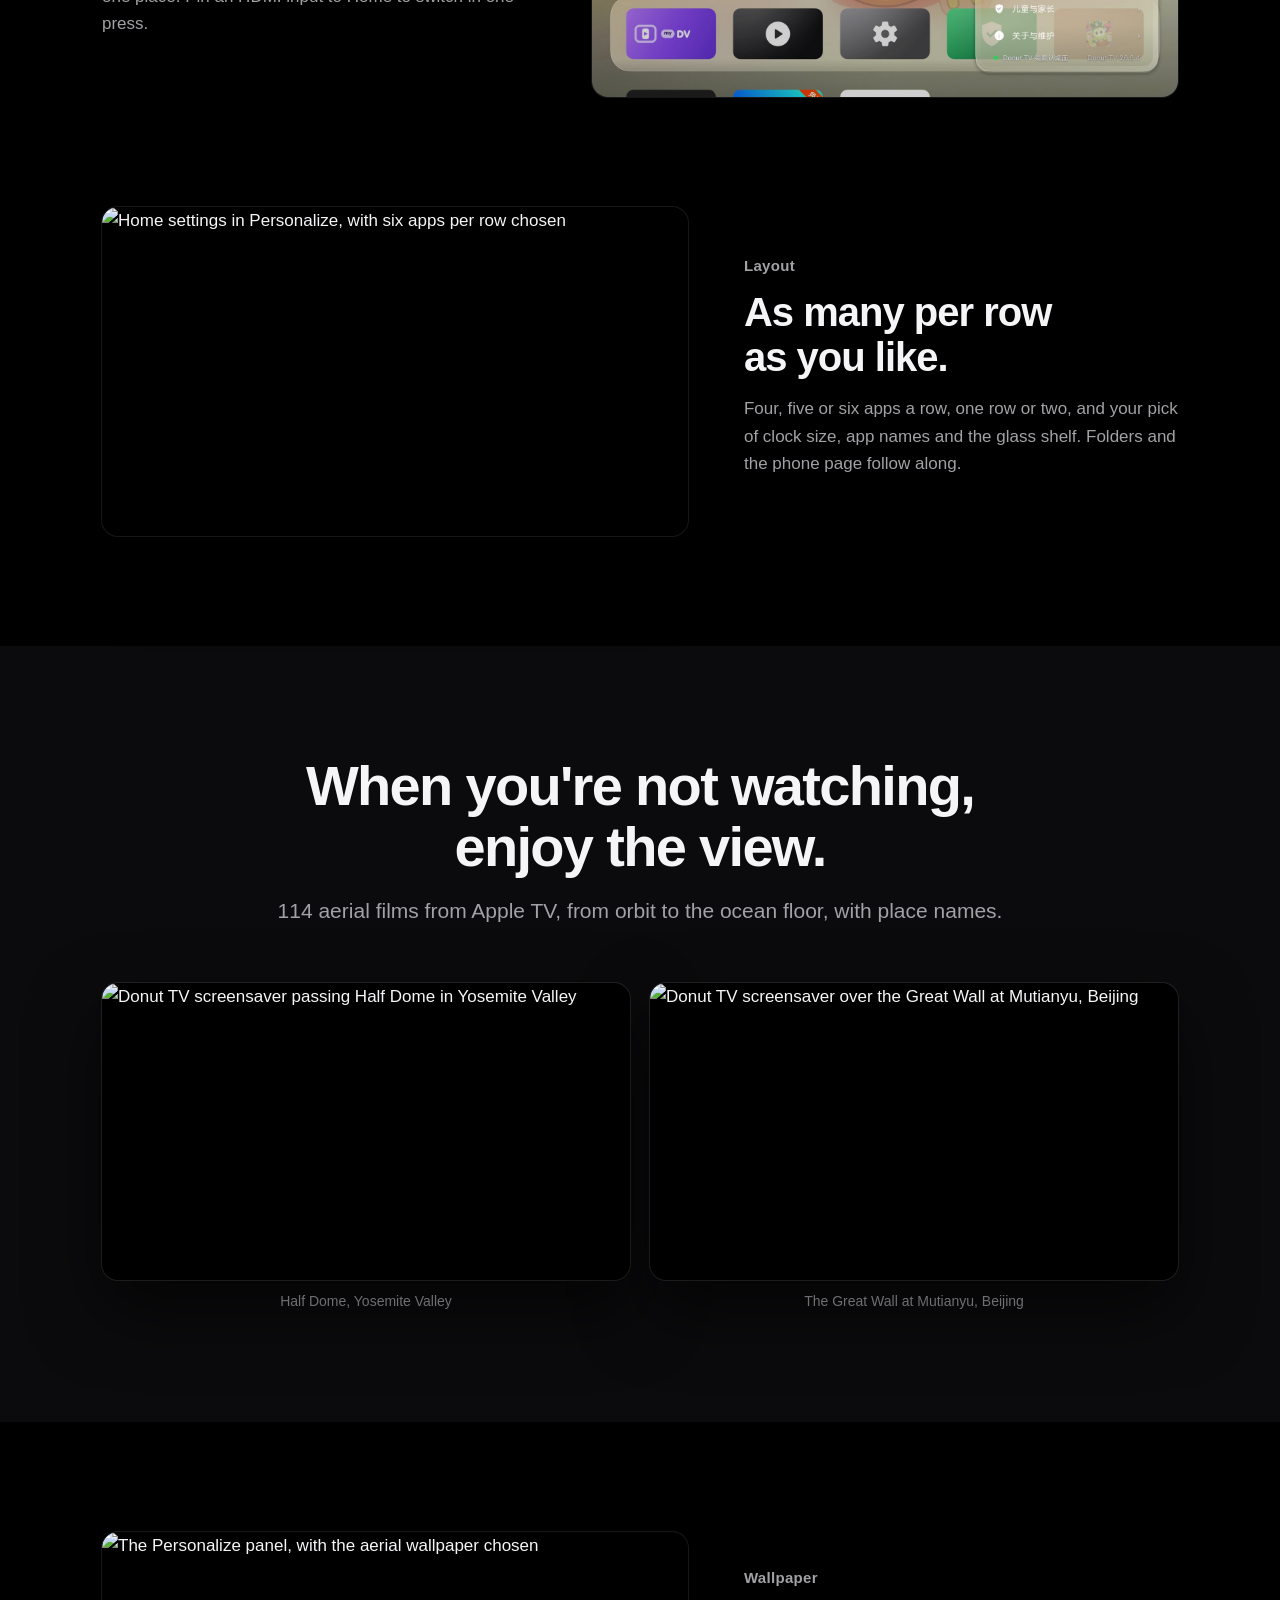
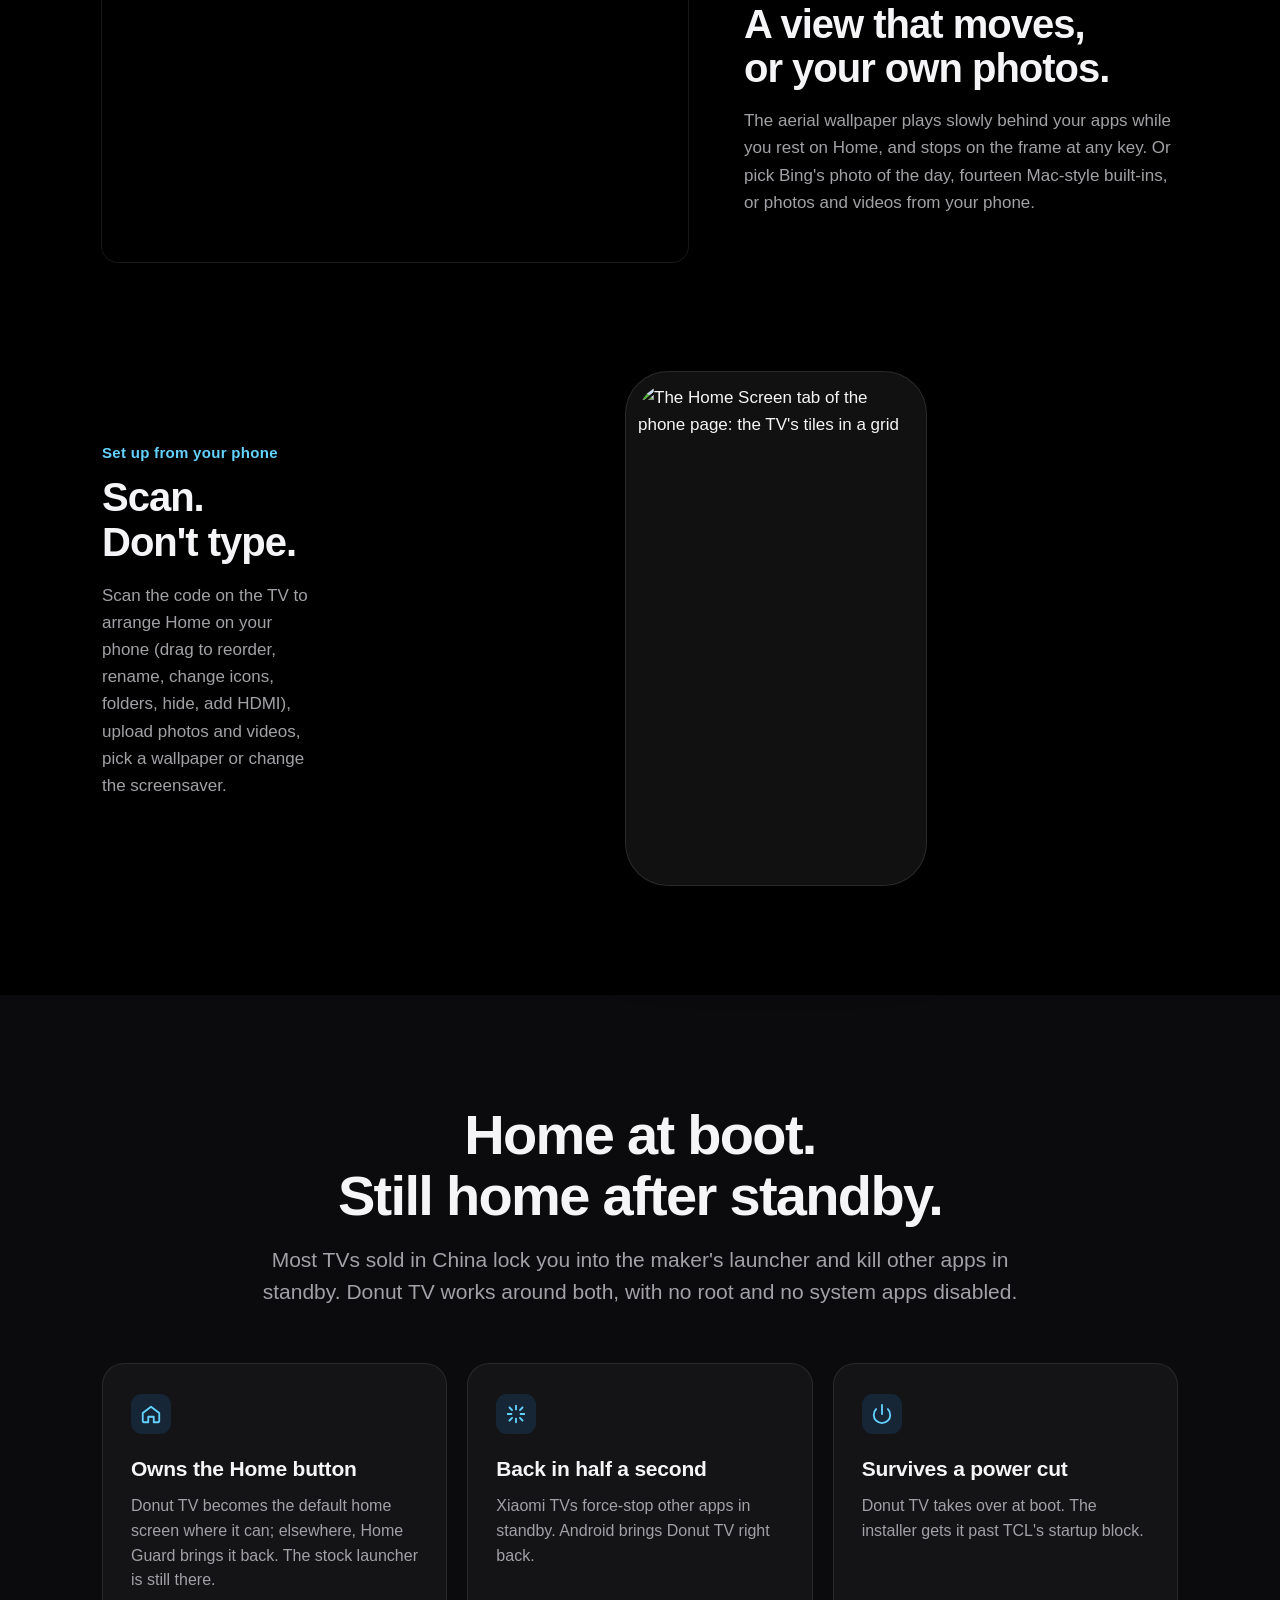
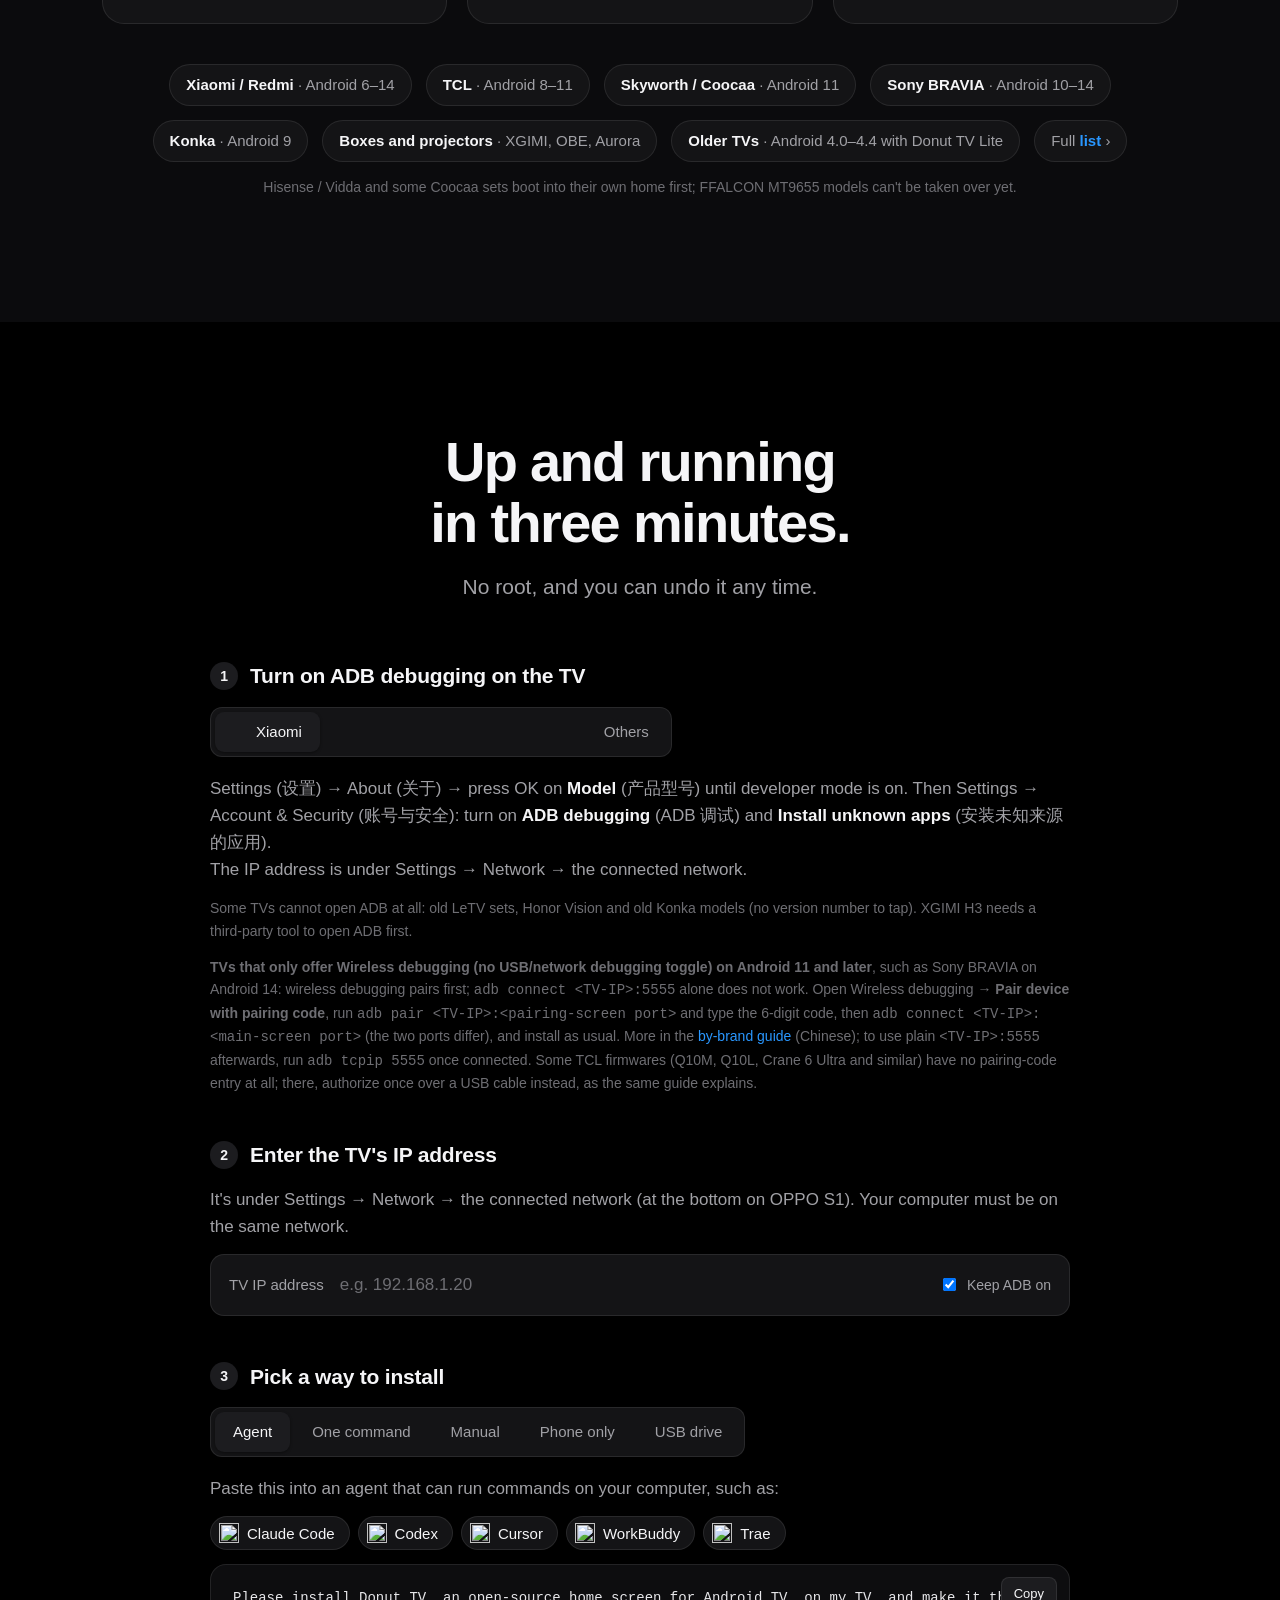
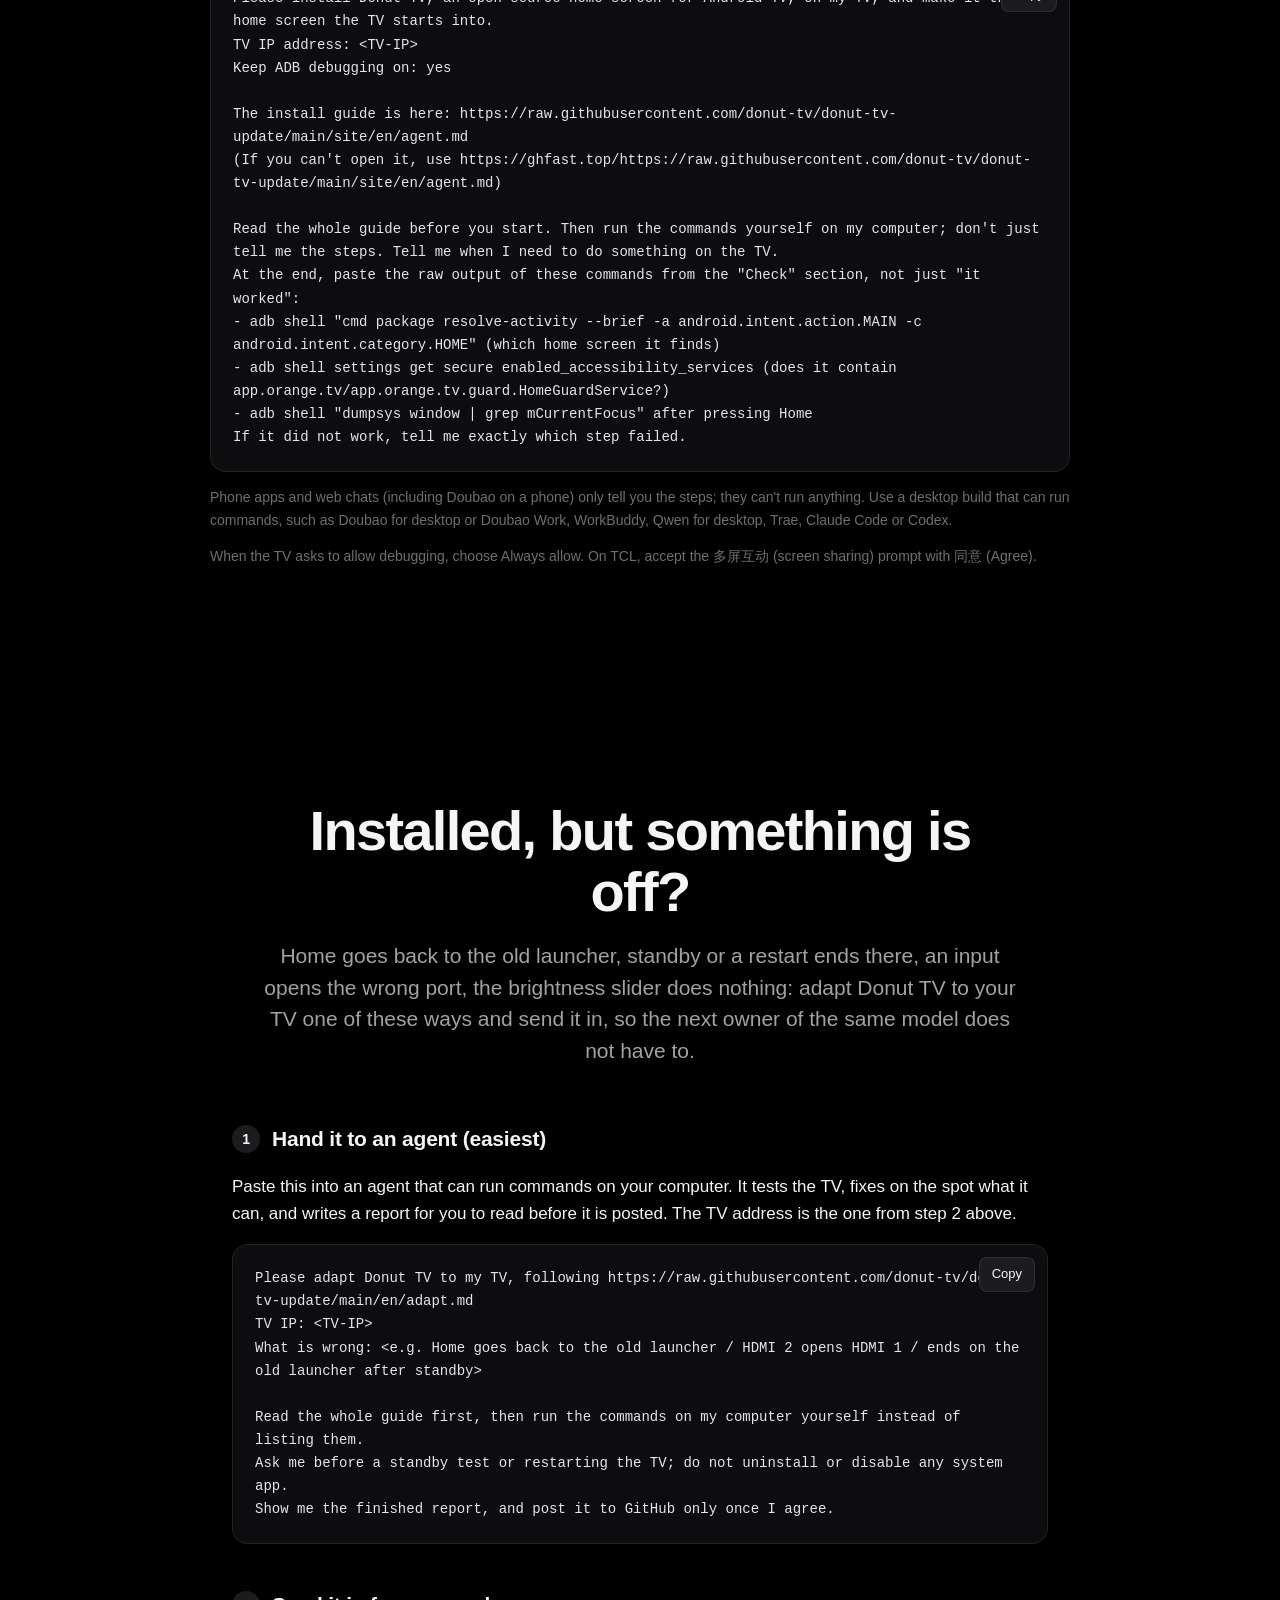
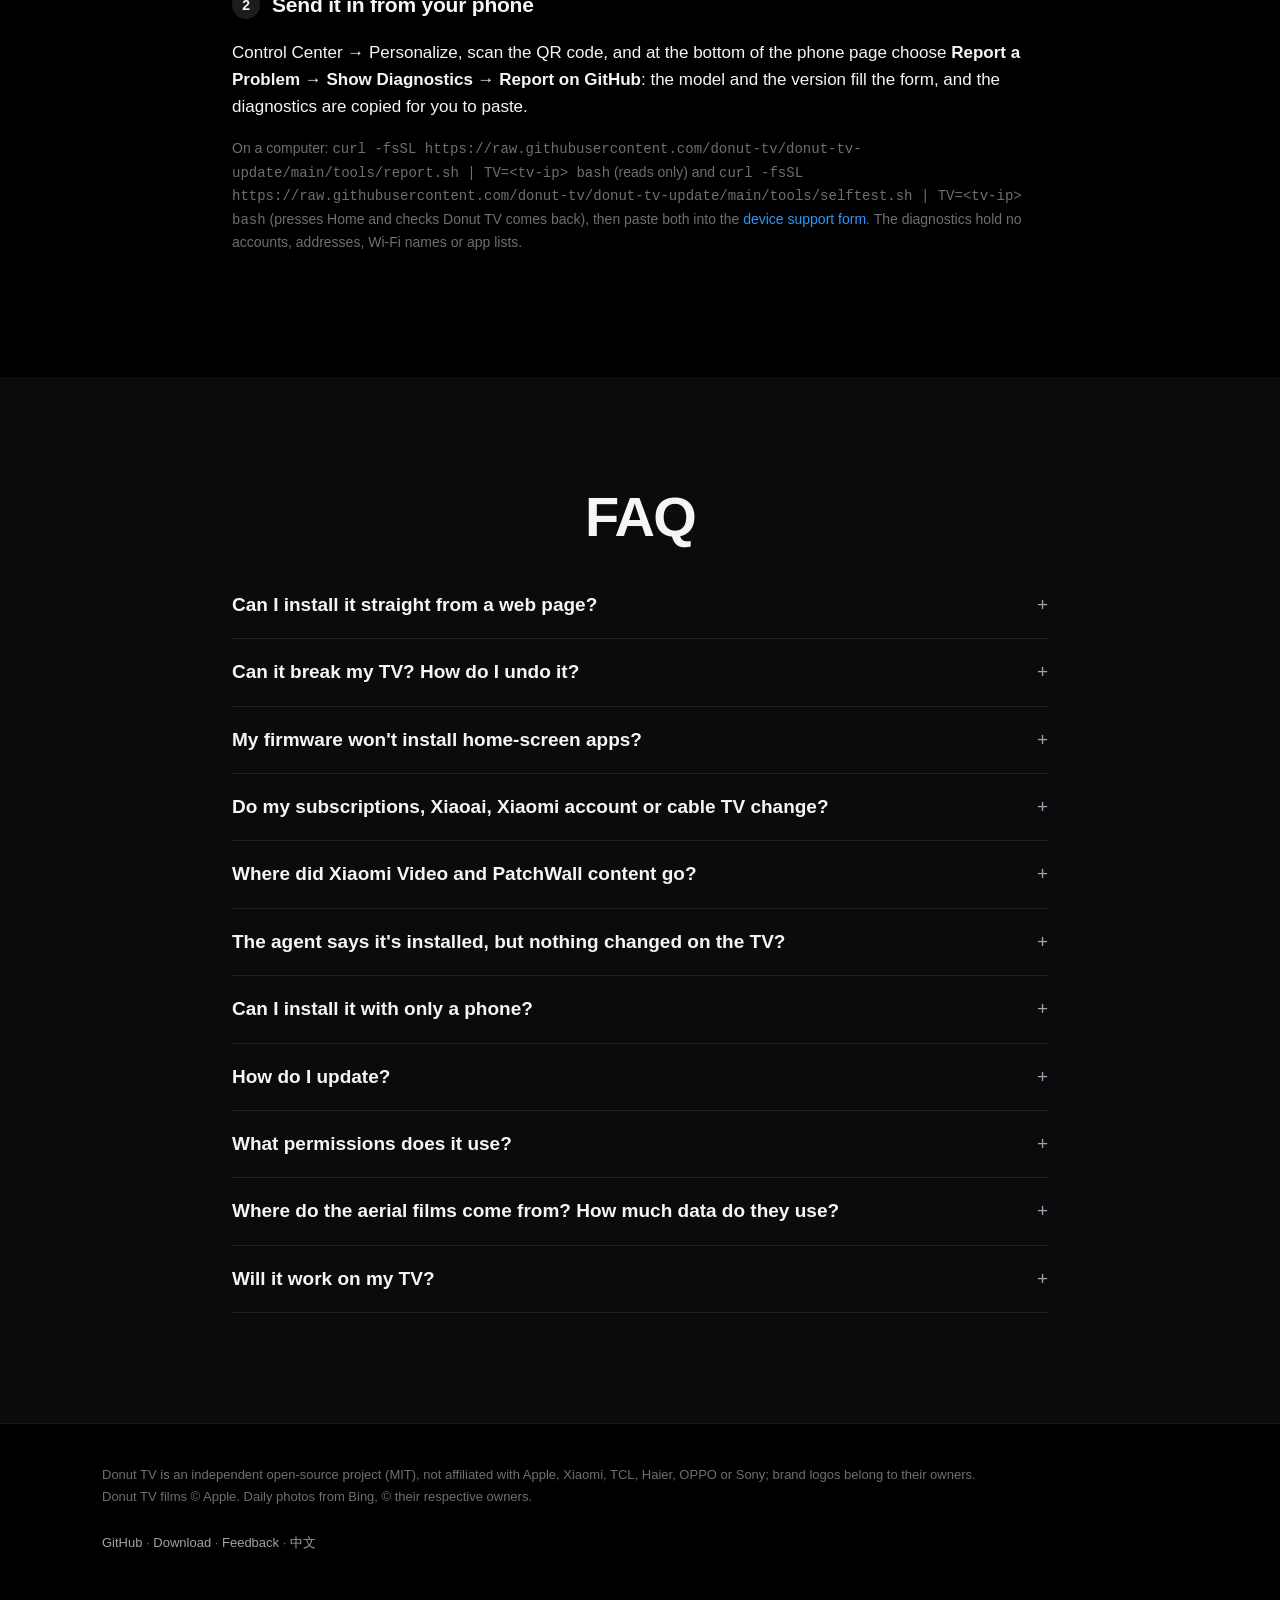
==== commit 86bb4992: "账号名定稿 donut-tv：仓库路径与文档统一" ====
--- a/site/index.html
+++ b/site/index.html
@@ -33,7 +33,7 @@
       <a href="#adapt">适配</a>
       <a href="#faq">常见问题</a>
       <a href="voices/">用户评价</a>
-      <a href="https://github.com/donut-tv888/donut-tv-update">GitHub</a>
+      <a href="https://github.com/donut-tv/donut-tv-update">GitHub</a>
     </div>
     <a class="lang" href="en/" data-lang="en" hreflang="en" lang="en">English</a>
     <a class="cta" href="#install">安装</a>
@@ -47,7 +47,7 @@
     <p class="lede">给国产电视的一块干净桌面。<strong>没有广告，没有推荐流</strong>，只有你的 App、壁纸和 Apple TV 航拍屏保。</p>
     <div class="actions">
       <a class="btn primary" href="#install">开始安装</a>
-      <a class="btn ghost" href="https://github.com/donut-tv888/donut-tv-update">在 GitHub 查看 ›</a>
+      <a class="btn ghost" href="https://github.com/donut-tv/donut-tv-update">在 GitHub 查看 ›</a>
     </div>
     <div class="tv reveal">
       <div class="glow"></div>
@@ -192,7 +192,7 @@
       <span class="chip"><b>康佳</b> · Android 9</span>
       <span class="chip"><b>盒子和投影仪</b> · 极米、大眼橙、极光盒子</span>
       <span class="chip"><b>老电视</b> · Android 4.0–4.4 用 Donut TV Lite</span>
-      <a class="chip chip-link" href="https://github.com/donut-tv888/donut-tv-update#支持的机型">完整<b>机型列表</b> ›</a>
+      <a class="chip chip-link" href="https://github.com/donut-tv/donut-tv-update#支持的机型">完整<b>机型列表</b> ›</a>
     </div>
     <p class="note devices-note reveal">海信 / Vidda 和部分酷开开机会先进原桌面，雷鸟 MT9655 机型暂时接管不了。</p>
   </div>
@@ -220,7 +220,7 @@
       <div class="panel" data-panel="oppo"><p>设置 → 系统 → 关于本机 → <b>设备型号</b>，按 <b>上上右右</b> 再按确认；然后到 设置 → 系统 → <b>开发者选项</b>，打开 <b>USB 调试</b>（有的机型叫「ADB 调试」）。<br>IP 在 设置 → 网络 → 已连接的网络 <b>最下面</b>。</p></div>
       <div class="panel" data-panel="other"><p>设置 → 设备偏好设置 → 关于 → 连按 <b>内部版本号</b>（Build，不是「Android 版本」）7 次，再在开发者选项里打开 <b>USB 调试</b>。<br>IP 在 设置 → 网络 → 已连接的网络 里。</p></div>
       <p class="note">老乐视、荣耀智慧屏、老康佳（看不到版本号）等机型打不开 ADB。极米 H3 需先用第三方工具打开 ADB，见机型说明。</p>
-      <p class="note"><b>只有无线调试、没有 USB 调试 / 网络调试（ADB 调试）开关的 Android 11+ 电视</b>（例如索尼 BRAVIA 的 Android 14）：第一次要先配对，不能直接 <code>adb connect &lt;电视IP&gt;:5555</code>。打开 无线调试 → <b>使用配对码配对设备</b>，运行 <code>adb pair &lt;电视IP&gt;:&lt;配对屏端口&gt;</code> 并输入 6 位配对码，再 <code>adb connect &lt;电视IP&gt;:&lt;无线调试主页端口&gt;</code>（两组端口不一样），然后照常安装。详见 <a href="https://github.com/donut-tv888/donut-tv-update/blob/main/docs/devices/adb-by-brand.md">分品牌说明</a>；装好后想以后直接用 <code>&lt;电视IP&gt;:5555</code>，连上时再运行一次 <code>adb tcpip 5555</code>。部分 TCL 固件（Q10M、Q10L、鹤 6 Ultra 等）没有配对码入口，只能先用数据线连电脑授权，同一份分品牌说明里有写。</p>
+      <p class="note"><b>只有无线调试、没有 USB 调试 / 网络调试（ADB 调试）开关的 Android 11+ 电视</b>（例如索尼 BRAVIA 的 Android 14）：第一次要先配对，不能直接 <code>adb connect &lt;电视IP&gt;:5555</code>。打开 无线调试 → <b>使用配对码配对设备</b>，运行 <code>adb pair &lt;电视IP&gt;:&lt;配对屏端口&gt;</code> 并输入 6 位配对码，再 <code>adb connect &lt;电视IP&gt;:&lt;无线调试主页端口&gt;</code>（两组端口不一样），然后照常安装。详见 <a href="https://github.com/donut-tv/donut-tv-update/blob/main/docs/devices/adb-by-brand.md">分品牌说明</a>；装好后想以后直接用 <code>&lt;电视IP&gt;:5555</code>，连上时再运行一次 <code>adb tcpip 5555</code>。部分 TCL 固件（Q10M、Q10L、鹤 6 Ultra 等）没有配对码入口，只能先用数据线连电脑授权，同一份分品牌说明里有写。</p>
 
       <h3 class="step"><span>2</span>填上电视 IP</h3>
       <p class="hint">在电视的 设置 → 网络 → 已连接的网络 里（OPPO S1 在这一页最下面）。电脑要和电视连同一个网络。</p>
@@ -256,13 +256,13 @@
       <div class="panel" data-panel="cli">
         <p>在 macOS 或 Linux 终端里运行，没有 adb 会自动下载。Windows 请交给 Agent。</p>
         <div class="code"><button class="copy" data-copy="cmd">复制</button><pre id="cmd"></pre></div>
-        <p class="note">只有无线调试的电视要先配对：有配对码入口的，运行前设好 <code>ADB_PAIR</code>、<code>ADB_CODE</code>、<code>ADB_CONNECT</code> 三个变量（写法见 README），脚本会自动配对并切回 5555；没有配对码入口的（TCL Q10M、Q10L、鹤 6 Ultra 等）先按<a href="https://github.com/donut-tv888/donut-tv-update/blob/main/docs/devices/adb-by-brand.md">分品牌说明</a>用数据线连一次、运行 <code>adb tcpip 5555</code>。</p>
+        <p class="note">只有无线调试的电视要先配对：有配对码入口的，运行前设好 <code>ADB_PAIR</code>、<code>ADB_CODE</code>、<code>ADB_CONNECT</code> 三个变量（写法见 README），脚本会自动配对并切回 5555；没有配对码入口的（TCL Q10M、Q10L、鹤 6 Ultra 等）先按<a href="https://github.com/donut-tv/donut-tv-update/blob/main/docs/devices/adb-by-brand.md">分品牌说明</a>用数据线连一次、运行 <code>adb tcpip 5555</code>。</p>
       </div>
 
       <div class="panel" data-panel="manual">
-        <p>先下载 <a href="https://raw.githubusercontent.com/donut-tv888/donut-tv-update/main/update/donut.apk"><b>donut.apk</b></a>，再运行：</p>
+        <p>先下载 <a href="https://raw.githubusercontent.com/donut-tv/donut-tv-update/main/update/donut.apk"><b>donut.apk</b></a>，再运行：</p>
         <div class="code"><button class="copy" data-copy="manualcmd">复制</button><pre id="manualcmd"></pre></div>
-        <p class="note">只有无线调试的电视（见第 1 步）分两种：<br><b>有配对码入口</b>（索尼 BRAVIA 的 Android 14 等）：先按第 1 步配对，连上后运行 <code>adb tcpip 5555</code>，命令的第一行才会是 5555；不运行的话，第一行要换成配对后无线调试主页上的 IP:端口。<br><b>没有配对码入口</b>（TCL Q10M、Q10L、鹤 6 Ultra 等）：按<a href="https://github.com/donut-tv888/donut-tv-update/blob/main/docs/devices/adb-by-brand.md">分品牌说明</a>用数据线把电视连到电脑，授权后运行一次 <code>adb tcpip 5555</code>；没走这一步时，命令第一行的 <code>:5555</code> 连不上。</p>
+        <p class="note">只有无线调试的电视（见第 1 步）分两种：<br><b>有配对码入口</b>（索尼 BRAVIA 的 Android 14 等）：先按第 1 步配对，连上后运行 <code>adb tcpip 5555</code>，命令的第一行才会是 5555；不运行的话，第一行要换成配对后无线调试主页上的 IP:端口。<br><b>没有配对码入口</b>（TCL Q10M、Q10L、鹤 6 Ultra 等）：按<a href="https://github.com/donut-tv/donut-tv-update/blob/main/docs/devices/adb-by-brand.md">分品牌说明</a>用数据线把电视连到电脑，授权后运行一次 <code>adb tcpip 5555</code>；没走这一步时，命令第一行的 <code>:5555</code> 连不上。</p>
       </div>
 
       <div class="panel" data-panel="phone">
@@ -279,13 +279,13 @@
       <div class="panel" data-panel="usb">
         <p>不用电脑，也不用上面的第 1、2 步：把 APK 拷进 U 盘，插到电视上，用电视自带的文件管理器打开安装。</p>
         <ul>
-          <li><a href="https://raw.githubusercontent.com/donut-tv888/donut-tv-update/main/update/donut.apk"><b>donut.apk</b></a>：Android 5.0 及以上装这个。</li>
+          <li><a href="https://raw.githubusercontent.com/donut-tv/donut-tv-update/main/update/donut.apk"><b>donut.apk</b></a>：Android 5.0 及以上装这个。</li>
           <li>guard 版（不声明桌面的那个）与 Donut TV Lite 暂不单独发布：需要时从源码跑 <code>./gradlew :app:assembleGuardRelease</code> 或 <code>:lite:assembleRelease</code>。</li>
         </ul>
         <p>装好后<b>按遥控器的主页键</b>：系统问「使用哪个应用」时选 <b>Donut TV</b>，再选「<b>始终</b>」，就设好了，原生 Android TV 一般是这样。</p>
         <p>直接回到原来的桌面、不问（国产电视大多这样）：从「我的应用」打开 Donut TV，它会弹出「设为主屏幕」，按里面的入口去电视设置里打开桌面守护（无障碍）和通知使用权。电视设置里没有这些入口时，Donut TV 只能当普通 App 从应用列表打开，要接管主页键就得用电脑或 Agent 设置一次（覆盖安装，设置不丢）。</p>
         <p class="note">只用 U 盘装时，按主页键、开机、待机醒来能不能回到 Donut TV，要看电视设置里有没有这几个入口；用电脑装最稳。以后升级可以在控制中心里点「有新版本」，也可以再用 U 盘装一次。</p>
-        <p class="note">Donut TV Lite 外观和完整版一样，但没有桌面守护：装好后按主页键选 <b>Donut TV Lite</b>、再选「始终」；固件把主页键锁死在自家桌面时，只能从应用列表打开。也没有航拍壁纸、信号源磁贴和应用内升级（升级就是再装一次）。还原：设置 → 应用 → Donut TV Lite → 清除默认设置，或者卸载它。有问题请用<a href="https://github.com/donut-tv888/donut-tv-update/issues/new?template=device.yml">机型适配模板</a>反馈，标题写上 Lite。</p>
+        <p class="note">Donut TV Lite 外观和完整版一样，但没有桌面守护：装好后按主页键选 <b>Donut TV Lite</b>、再选「始终」；固件把主页键锁死在自家桌面时，只能从应用列表打开。也没有航拍壁纸、信号源磁贴和应用内升级（升级就是再装一次）。还原：设置 → 应用 → Donut TV Lite → 清除默认设置，或者卸载它。有问题请用<a href="https://github.com/donut-tv/donut-tv-update/issues/new?template=device.yml">机型适配模板</a>反馈，标题写上 Lite。</p>
       </div>
 
 
@@ -307,7 +307,7 @@
 
       <h3 class="step"><span>2</span>用手机提交给作者</h3>
       <p>控制中心 → 个性化，用手机扫二维码，在手机页最下面 <b>反馈问题 → 显示诊断信息 → 去 GitHub 反馈</b>：型号和版本会自动填进表单，诊断信息自动复制，粘贴进去就行。没有 GitHub 账号时，把诊断信息发给有账号的朋友代发。</p>
-      <p class="note">电脑上也可以自己跑：<code>curl -fsSL https://raw.githubusercontent.com/donut-tv888/donut-tv-update/main/tools/report.sh | TV=&lt;电视IP&gt; bash</code>（只读）和 <code>curl -fsSL https://raw.githubusercontent.com/donut-tv888/donut-tv-update/main/tools/selftest.sh | TV=&lt;电视IP&gt; bash</code>（按主页键等，看 Donut TV 能不能回来），把两份输出贴进<a href="https://github.com/donut-tv888/donut-tv-update/issues/new?template=device.yml">机型适配模板</a>。诊断信息不含账号、IP、Wi-Fi 名称和 App 列表。</p>
+      <p class="note">电脑上也可以自己跑：<code>curl -fsSL https://raw.githubusercontent.com/donut-tv/donut-tv-update/main/tools/report.sh | TV=&lt;电视IP&gt; bash</code>（只读）和 <code>curl -fsSL https://raw.githubusercontent.com/donut-tv/donut-tv-update/main/tools/selftest.sh | TV=&lt;电视IP&gt; bash</code>（按主页键等，看 Donut TV 能不能回来），把两份输出贴进<a href="https://github.com/donut-tv/donut-tv-update/issues/new?template=device.yml">机型适配模板</a>。诊断信息不含账号、IP、Wi-Fi 名称和 App 列表。</p>
     </div>
   </div>
 </section>
@@ -324,7 +324,7 @@
         <summary>会不会把电视弄坏？怎么还原？</summary>
         <p>不会。Donut TV 不动系统应用，只授予几项权限、改了桌面和屏保设置，这些都能撤销。最省事的还原方法是把下面这段直接发给 AI（和安装时一样，要用能在电脑上运行命令的版本），它会按<a href="agent.md">安装说明</a>的「还原」一节撤销全部改动，最后用主页键回到原来的桌面。想连 Donut TV 一起卸载，在提示词最后加一句「顺便卸载 Donut TV」。</p>
         <div class="code"><button class="copy" data-copy="restoreprompt">复制</button><pre id="restoreprompt"></pre></div>
-        <p>自己动手也可以：把一行命令最后的 <code>bash</code> 换成 <code>bash -s restore</code>，也就是 <code>curl -fsSL https://raw.githubusercontent.com/donut-tv888/donut-tv-update/main/tools/install.sh | TV=&lt;电视IP&gt; bash -s restore</code>；最后加 <code>--uninstall</code> 会顺便卸载 Donut TV。不能运行 bash 的 Windows，逐条命令见<a href="agent.md">安装说明</a>。</p>
+        <p>自己动手也可以：把一行命令最后的 <code>bash</code> 换成 <code>bash -s restore</code>，也就是 <code>curl -fsSL https://raw.githubusercontent.com/donut-tv/donut-tv-update/main/tools/install.sh | TV=&lt;电视IP&gt; bash -s restore</code>；最后加 <code>--uninstall</code> 会顺便卸载 Donut TV。不能运行 bash 的 Windows，逐条命令见<a href="agent.md">安装说明</a>。</p>
       </details>
       <details>
         <summary>提示固件不允许安装桌面类 App？</summary>
@@ -360,7 +360,7 @@
       </details>
       <details>
         <summary>我的电视能用吗？</summary>
-        <p>先看<a href="https://github.com/donut-tv888/donut-tv-update#支持的机型">机型列表</a>。不在列表里的大概率也可以，原生 Android TV / Google TV 最省事。LG webOS、三星 Tizen、华为鸿蒙智慧屏的系统不一样，装不了；Android 4.0–4.4 的老电视用 Donut TV Lite（测试版，见安装区的「U 盘」，Agent 和一行命令会自动装它），更老的不支持。老乐视、荣耀智慧屏、老康佳（看不到版本号）等机型打不开 ADB，暂时没有办法。老电视或内存小的电视会自动用「流畅」效果，也可以在 个性化 → 效果 里手动选。遇到问题见上面的<a href="#adapt">「装好了，但有地方不对？」</a>。</p>
+        <p>先看<a href="https://github.com/donut-tv/donut-tv-update#支持的机型">机型列表</a>。不在列表里的大概率也可以，原生 Android TV / Google TV 最省事。LG webOS、三星 Tizen、华为鸿蒙智慧屏的系统不一样，装不了；Android 4.0–4.4 的老电视用 Donut TV Lite（测试版，见安装区的「U 盘」，Agent 和一行命令会自动装它），更老的不支持。老乐视、荣耀智慧屏、老康佳（看不到版本号）等机型打不开 ADB，暂时没有办法。老电视或内存小的电视会自动用「流畅」效果，也可以在 个性化 → 效果 里手动选。遇到问题见上面的<a href="#adapt">「装好了，但有地方不对？」</a>。</p>
       </details>
     </div>
   </div>
@@ -372,7 +372,7 @@
       Donut TV 是独立的开源项目（MIT 许可），与 Apple、小米、TCL、海尔、OPPO、索尼均无关联，品牌标志归各自所有者。<br>
       航拍影片版权归 Apple 所有；每日精选图片来自必应，版权归原作者所有。
     </div>
-    <div><a href="https://github.com/donut-tv888/donut-tv-update">GitHub</a> · <a href="https://raw.githubusercontent.com/donut-tv888/donut-tv-update/main/update/donut.apk">下载</a> · <a href="voices/">用户评价</a> · <a href="https://github.com/donut-tv888/donut-tv-update/issues">反馈</a> · <a href="en/" data-lang="en" lang="en">English</a></div>
+    <div><a href="https://github.com/donut-tv/donut-tv-update">GitHub</a> · <a href="https://raw.githubusercontent.com/donut-tv/donut-tv-update/main/update/donut.apk">下载</a> · <a href="voices/">用户评价</a> · <a href="https://github.com/donut-tv/donut-tv-update/issues">反馈</a> · <a href="en/" data-lang="en" lang="en">English</a></div>
   </div>
 </footer>
 
@@ -390,7 +390,7 @@
 保持 ADB 常开：${keep ? '要' : '不要'}
 
 安装说明在这里：${guide}
-（打不开时用 https://ghfast.top/https://raw.githubusercontent.com/donut-tv888/donut-tv-update/main/site/agent.md ）
+（打不开时用 https://ghfast.top/https://raw.githubusercontent.com/donut-tv/donut-tv-update/main/site/agent.md ）
 
 请先完整读完安装说明再动手，然后在我的电脑上亲自运行命令，不要只把步骤告诉我。需要我在电视上操作时提醒我。
 最后按说明里的「验收」，把下面几条命令的原始输出原样贴给我，不要只写「成功」：
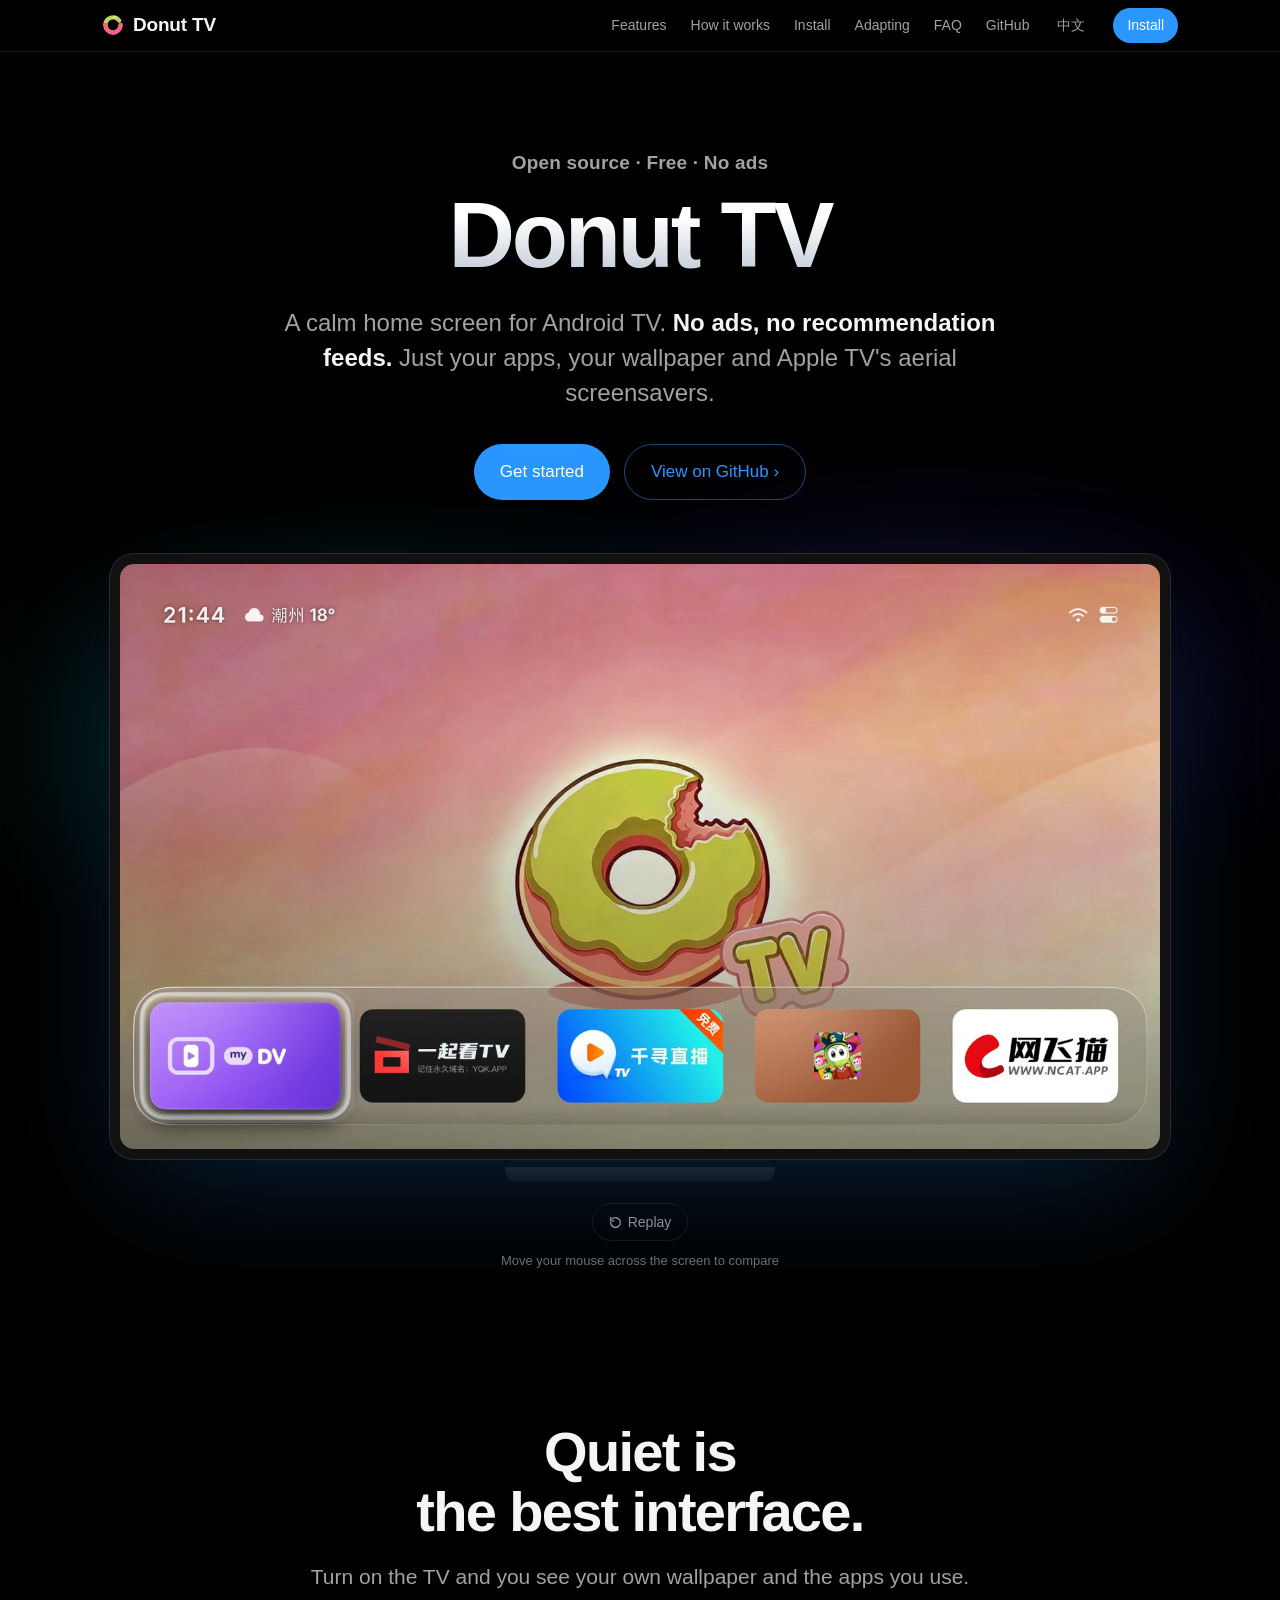
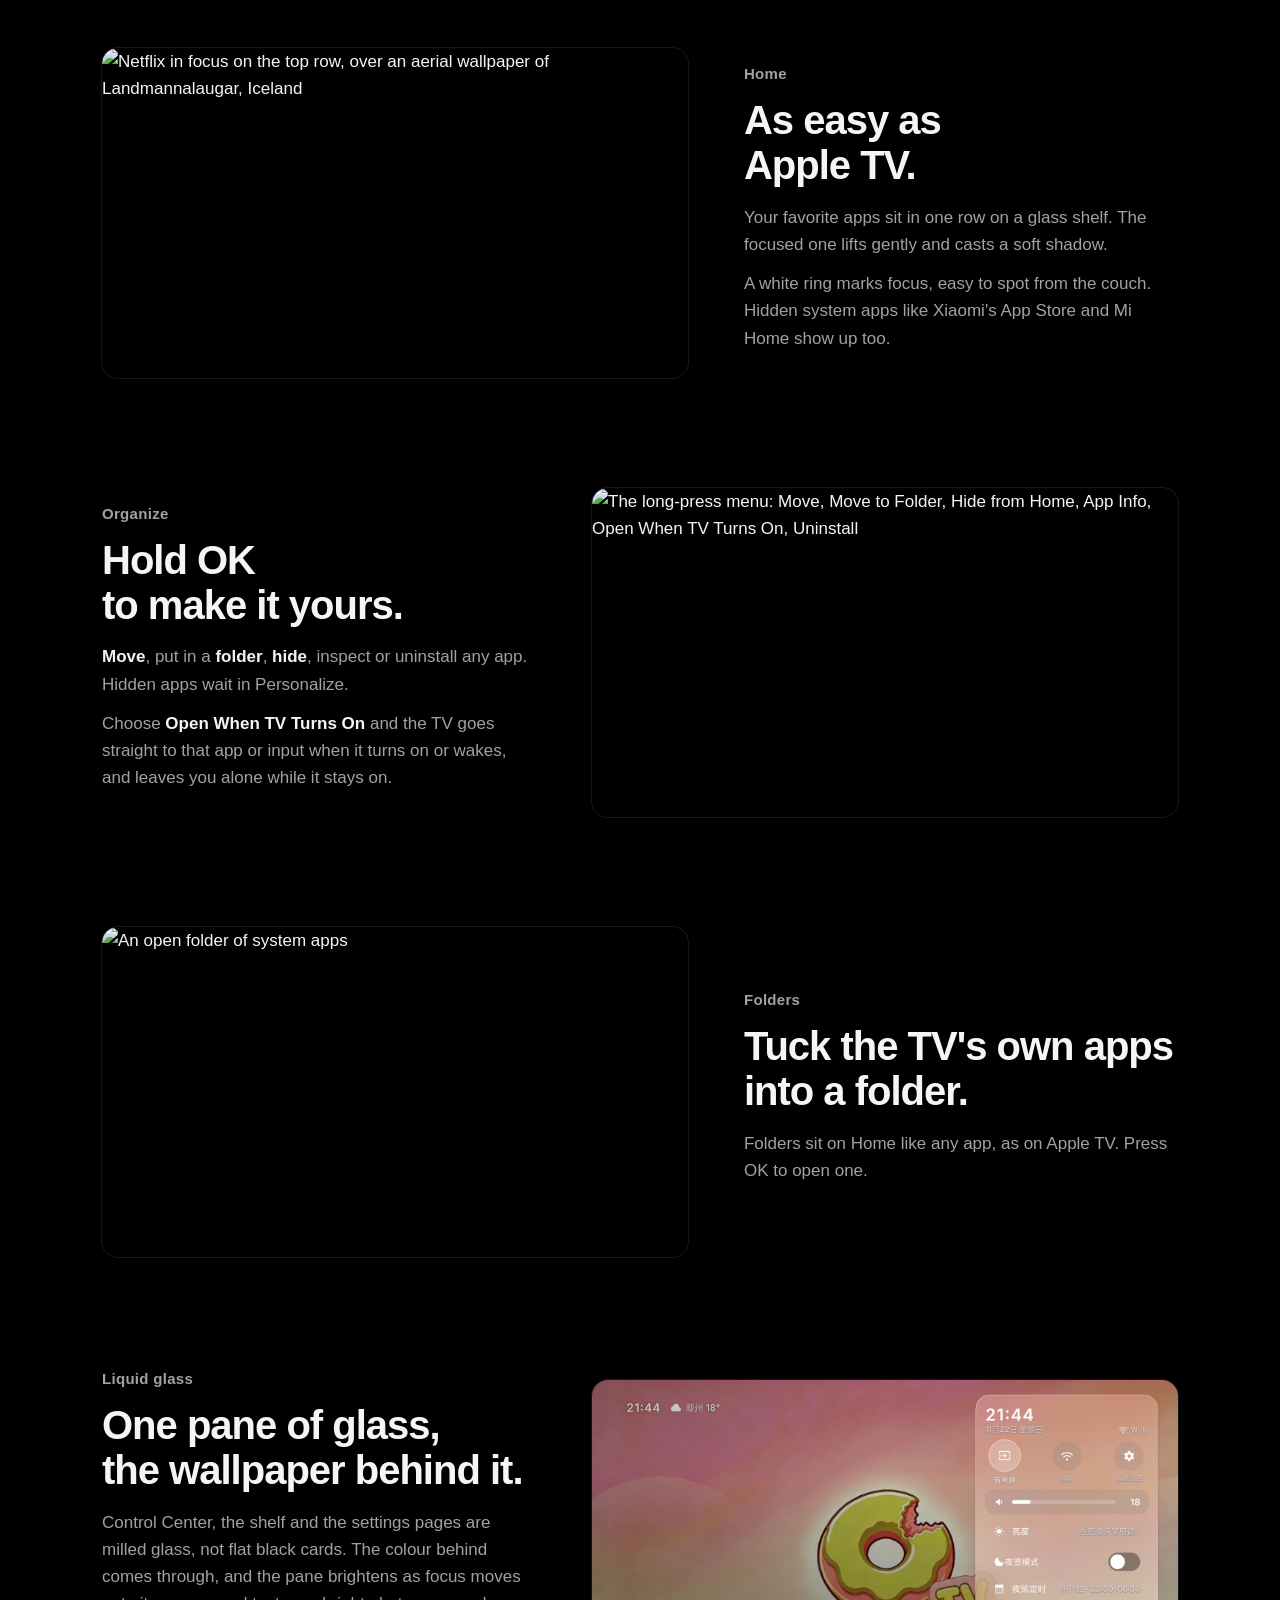
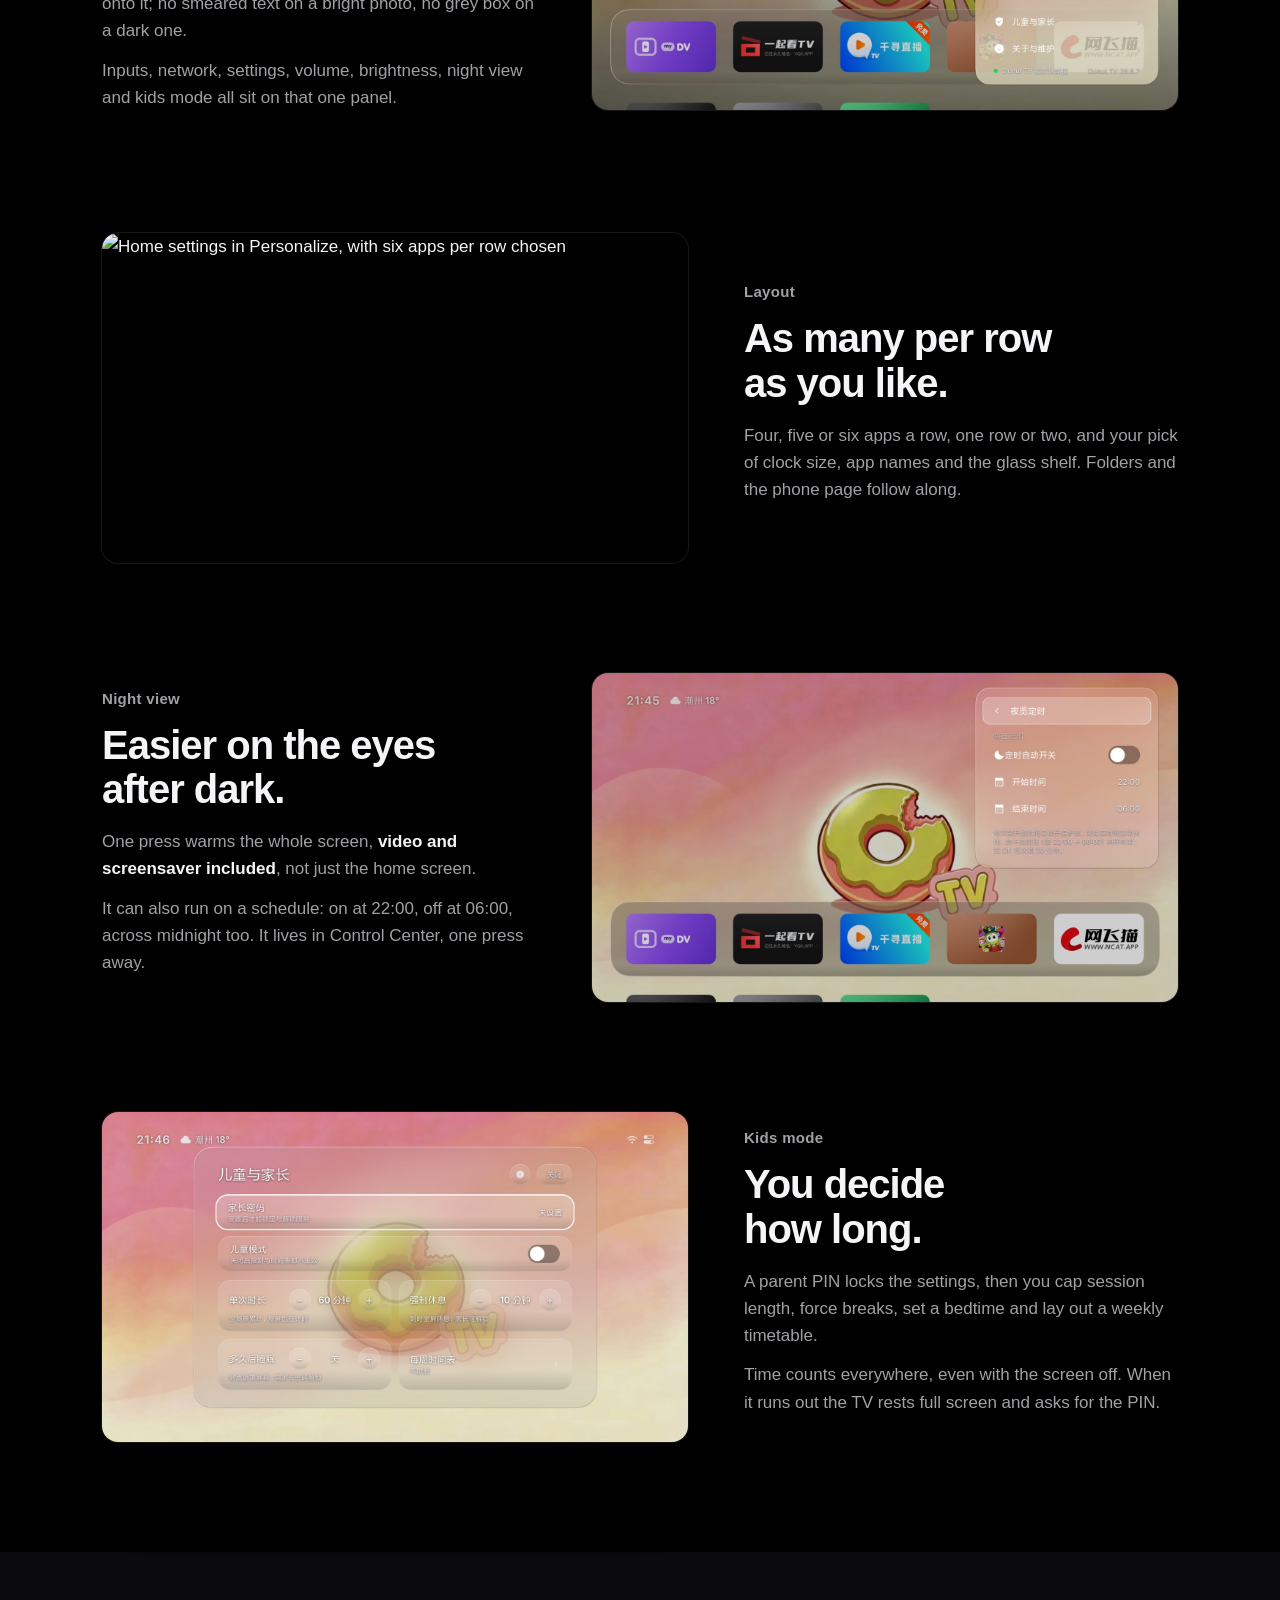
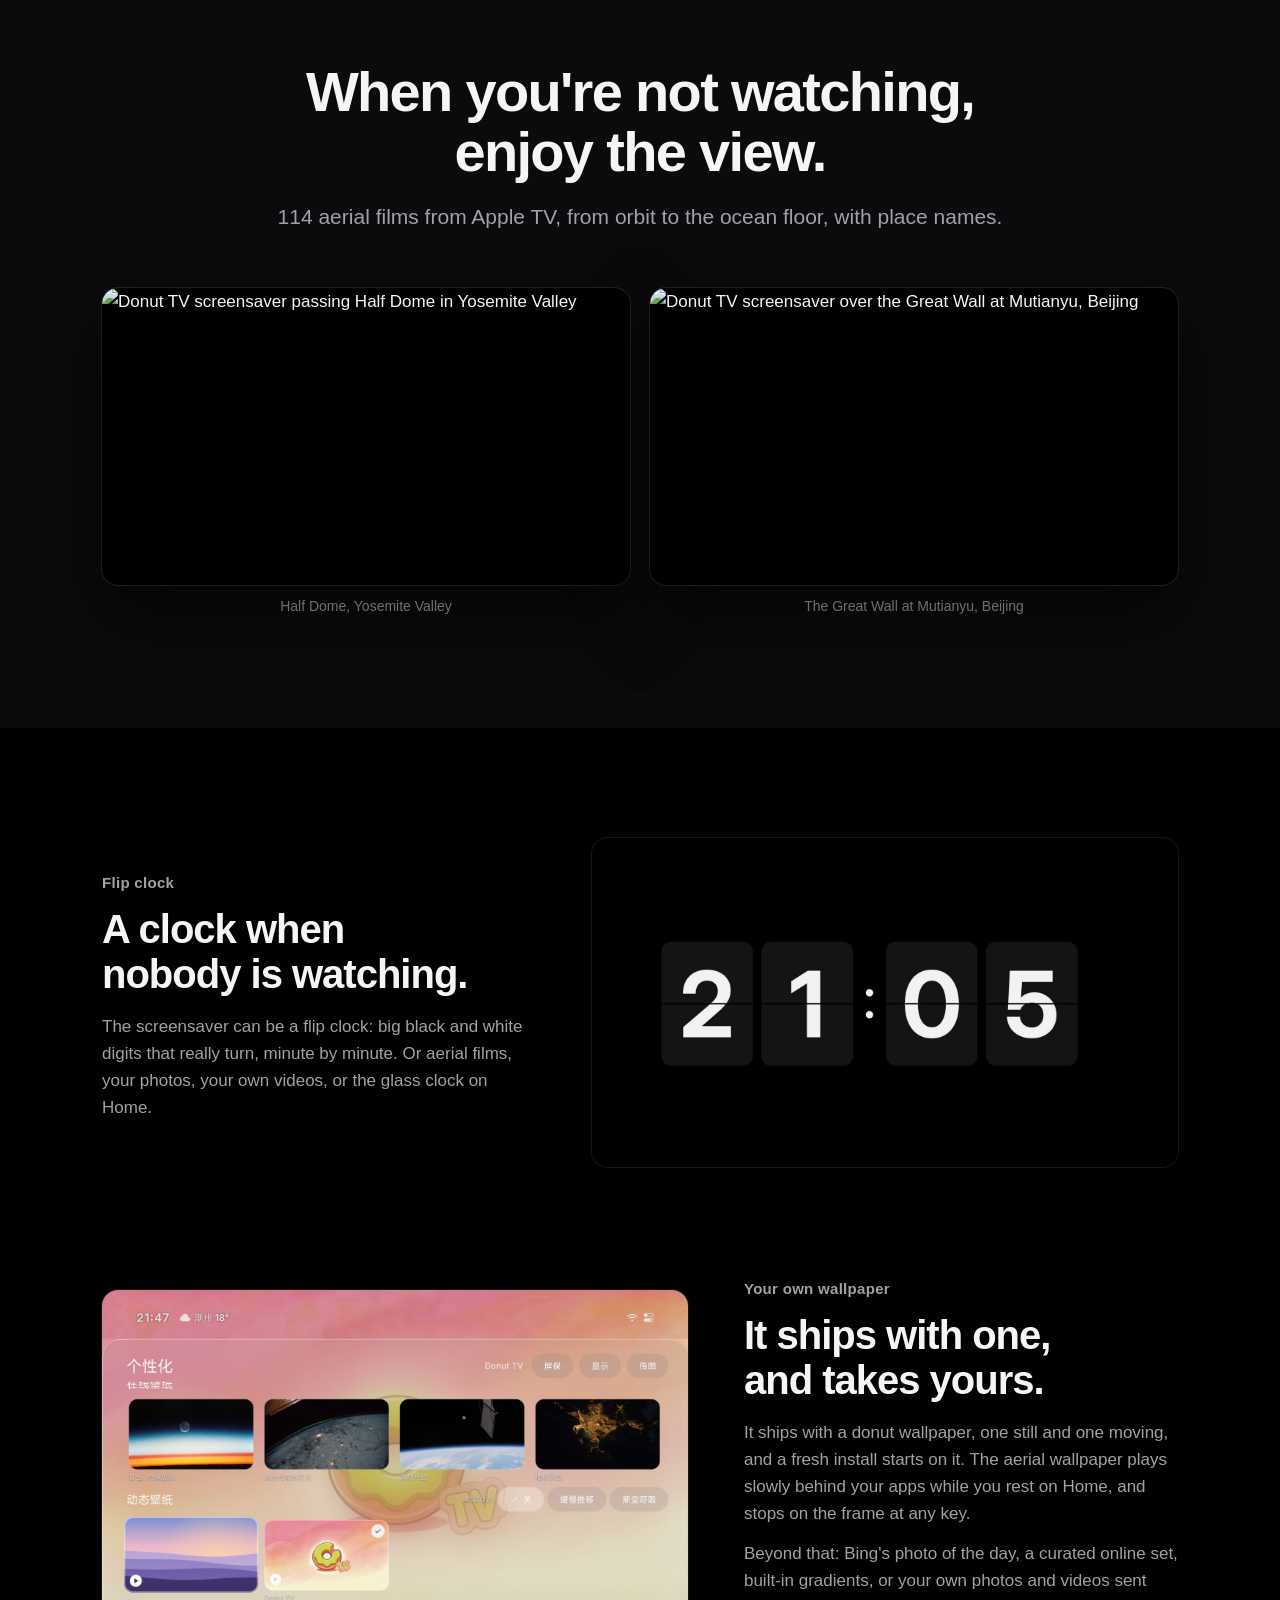
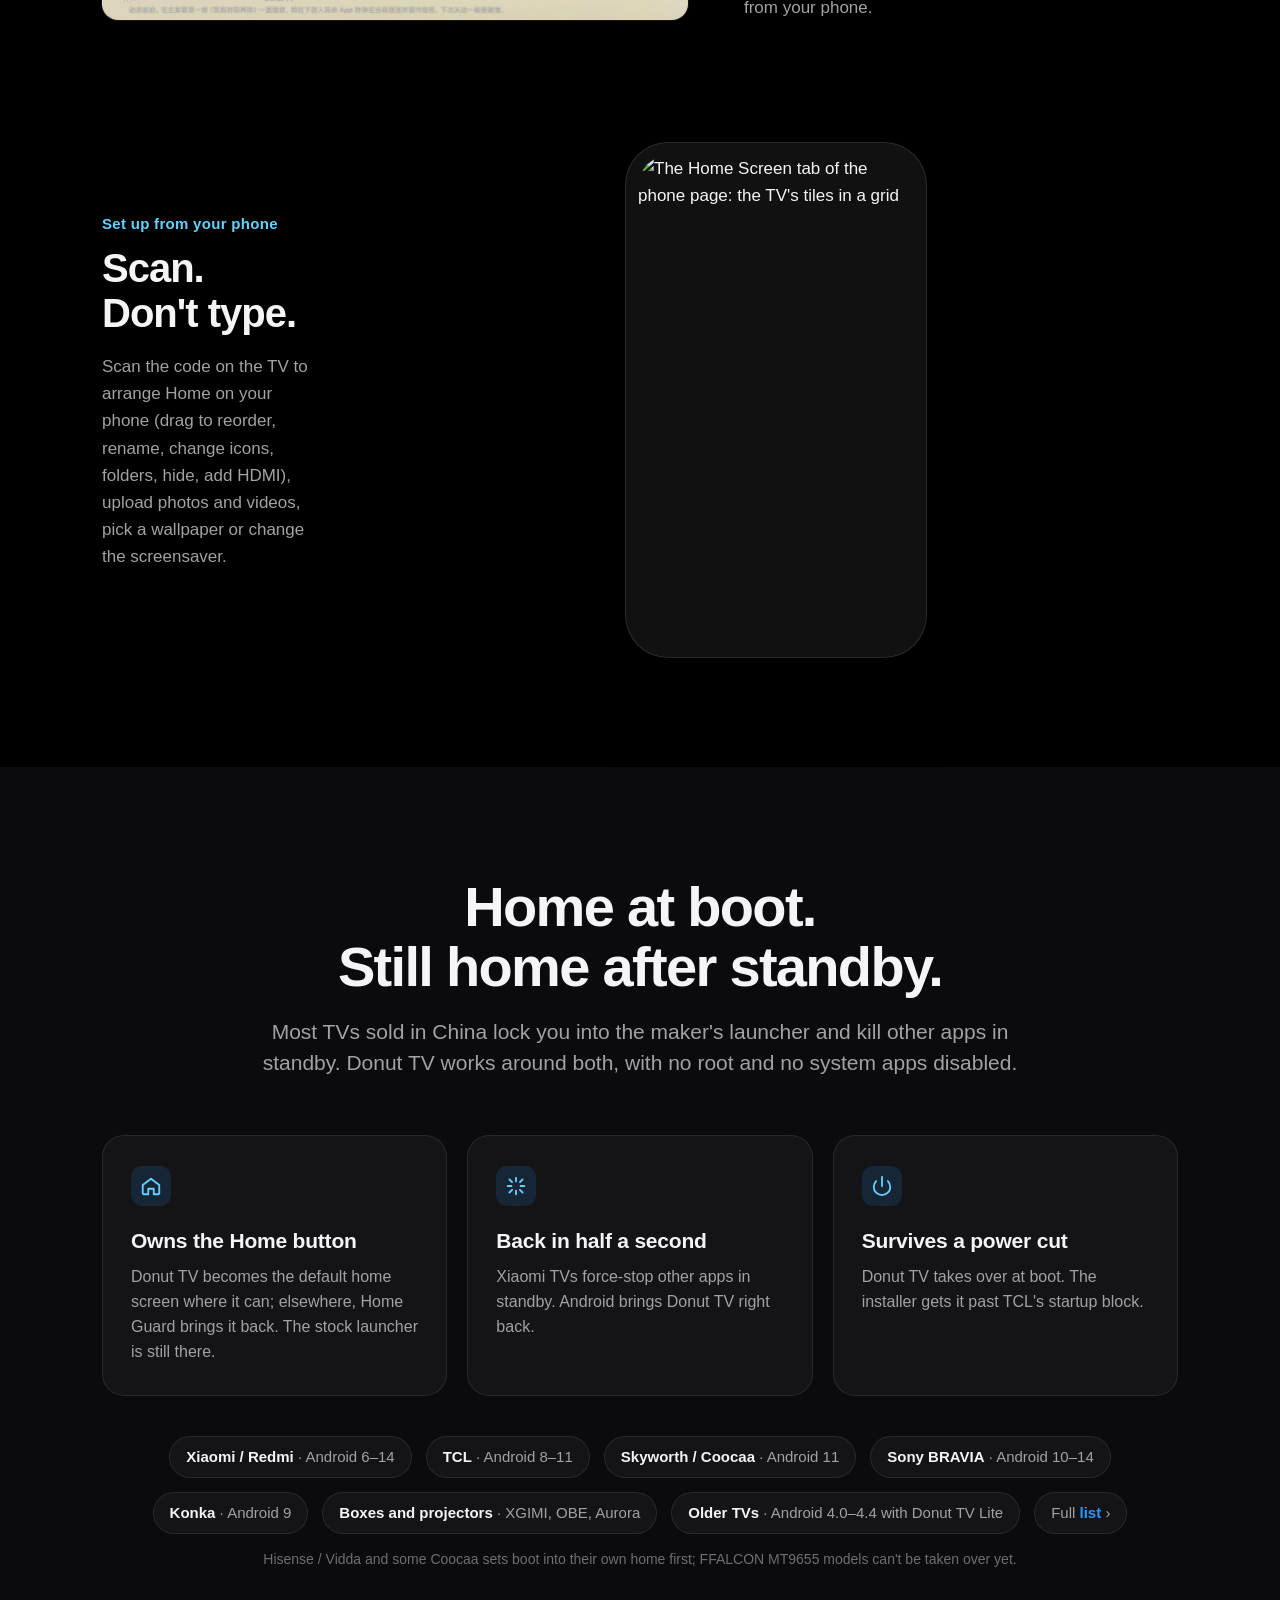
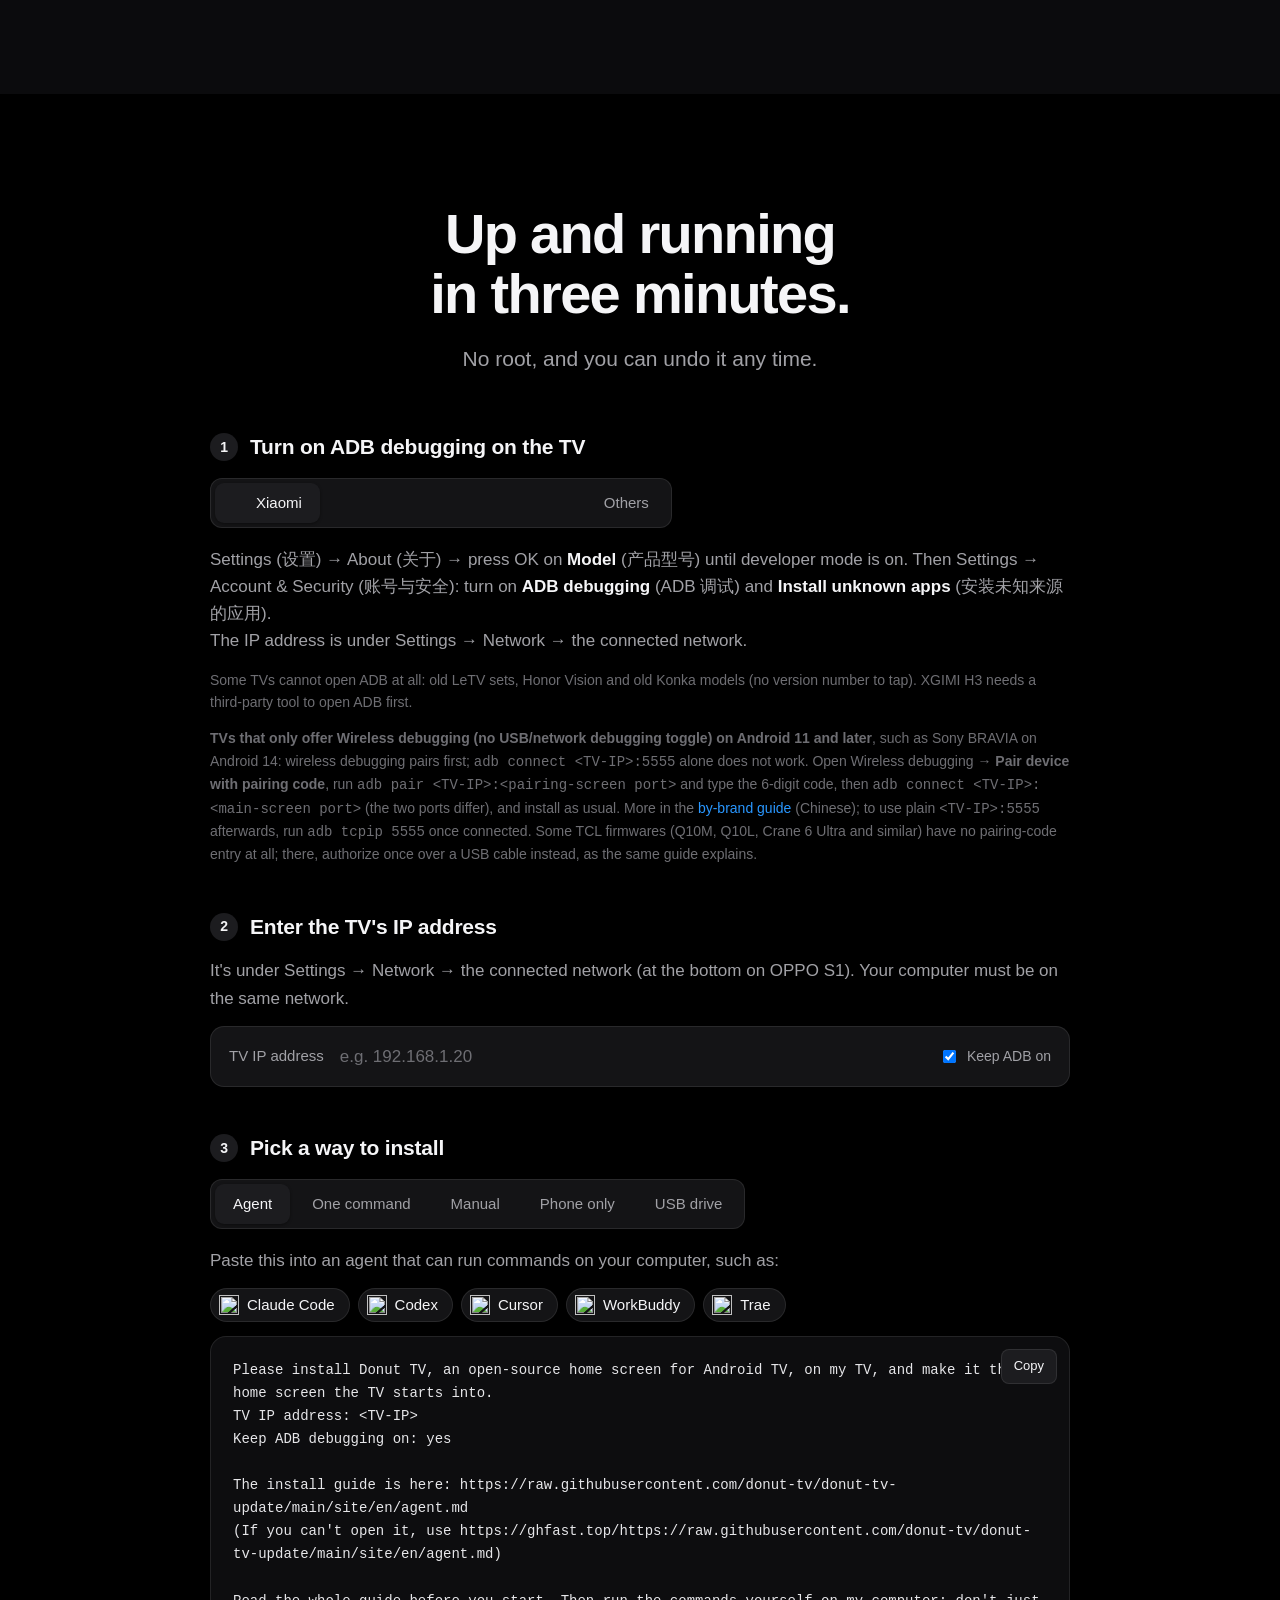
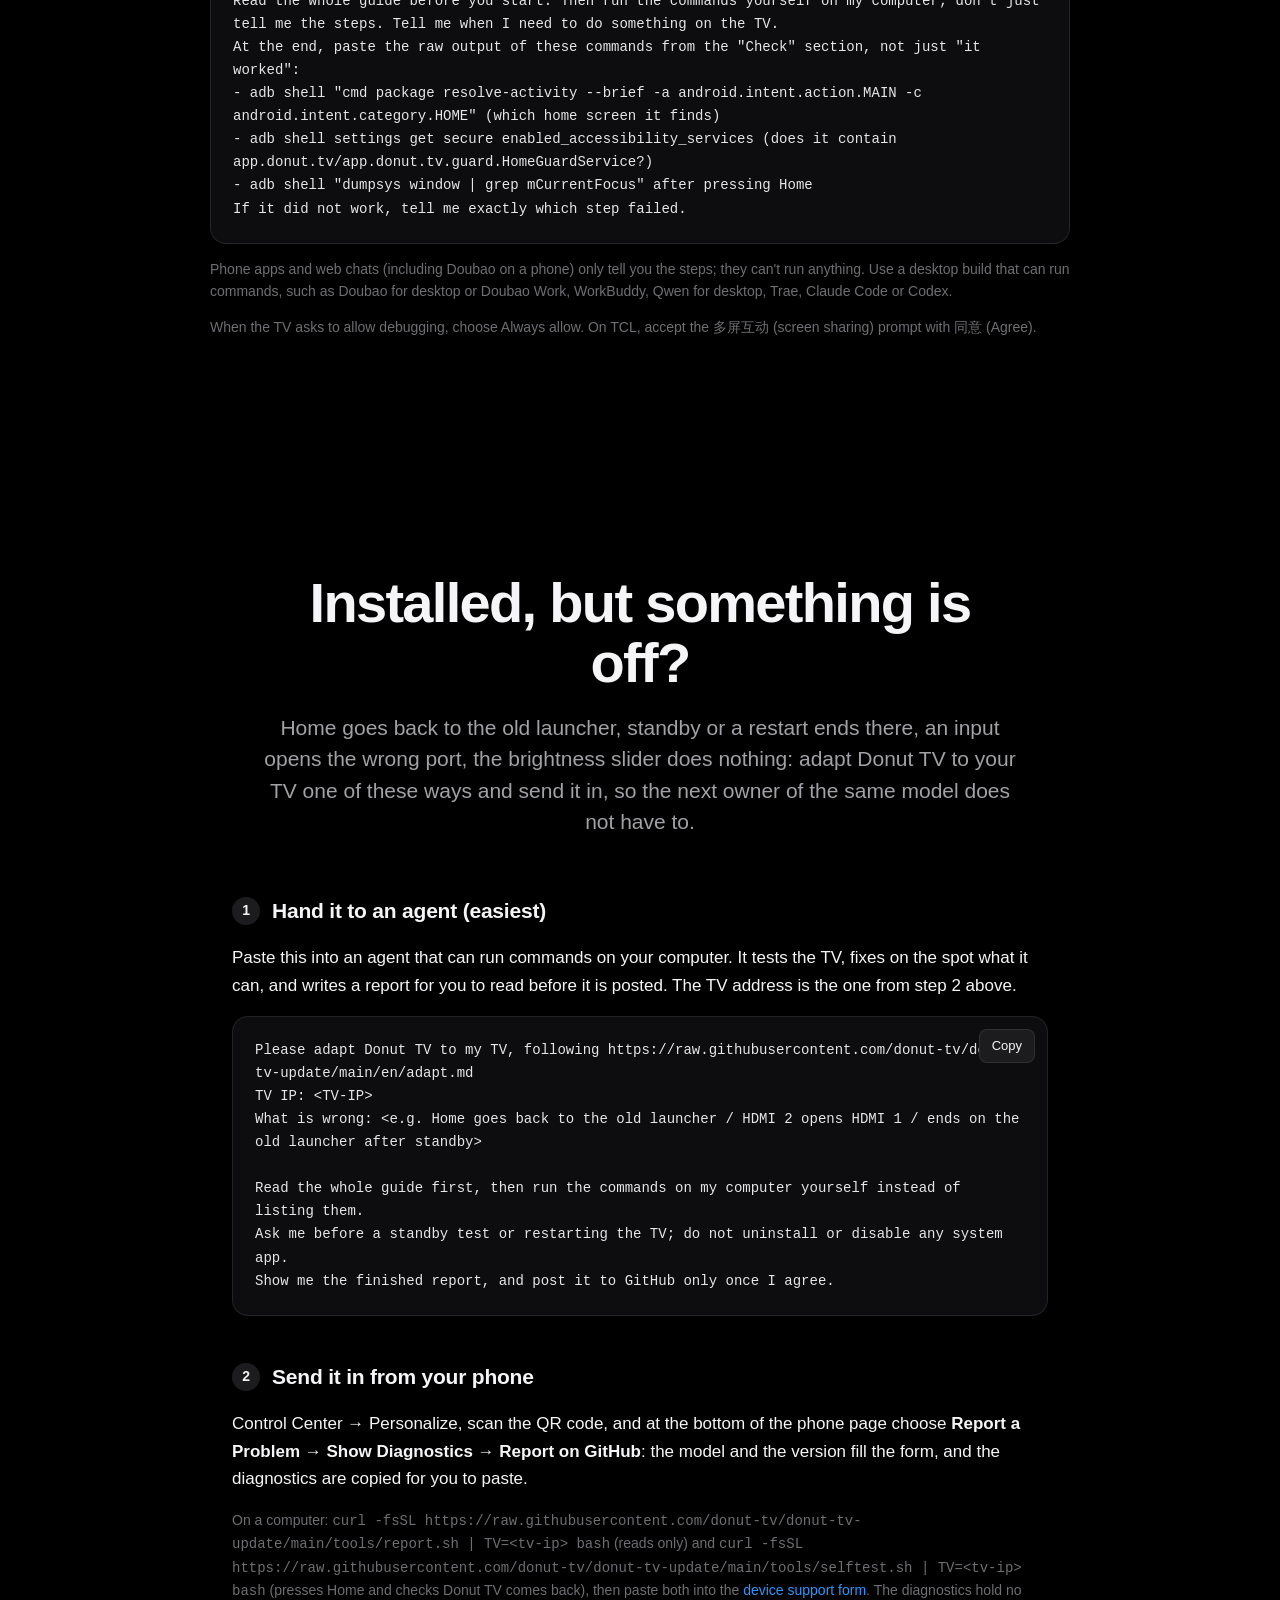
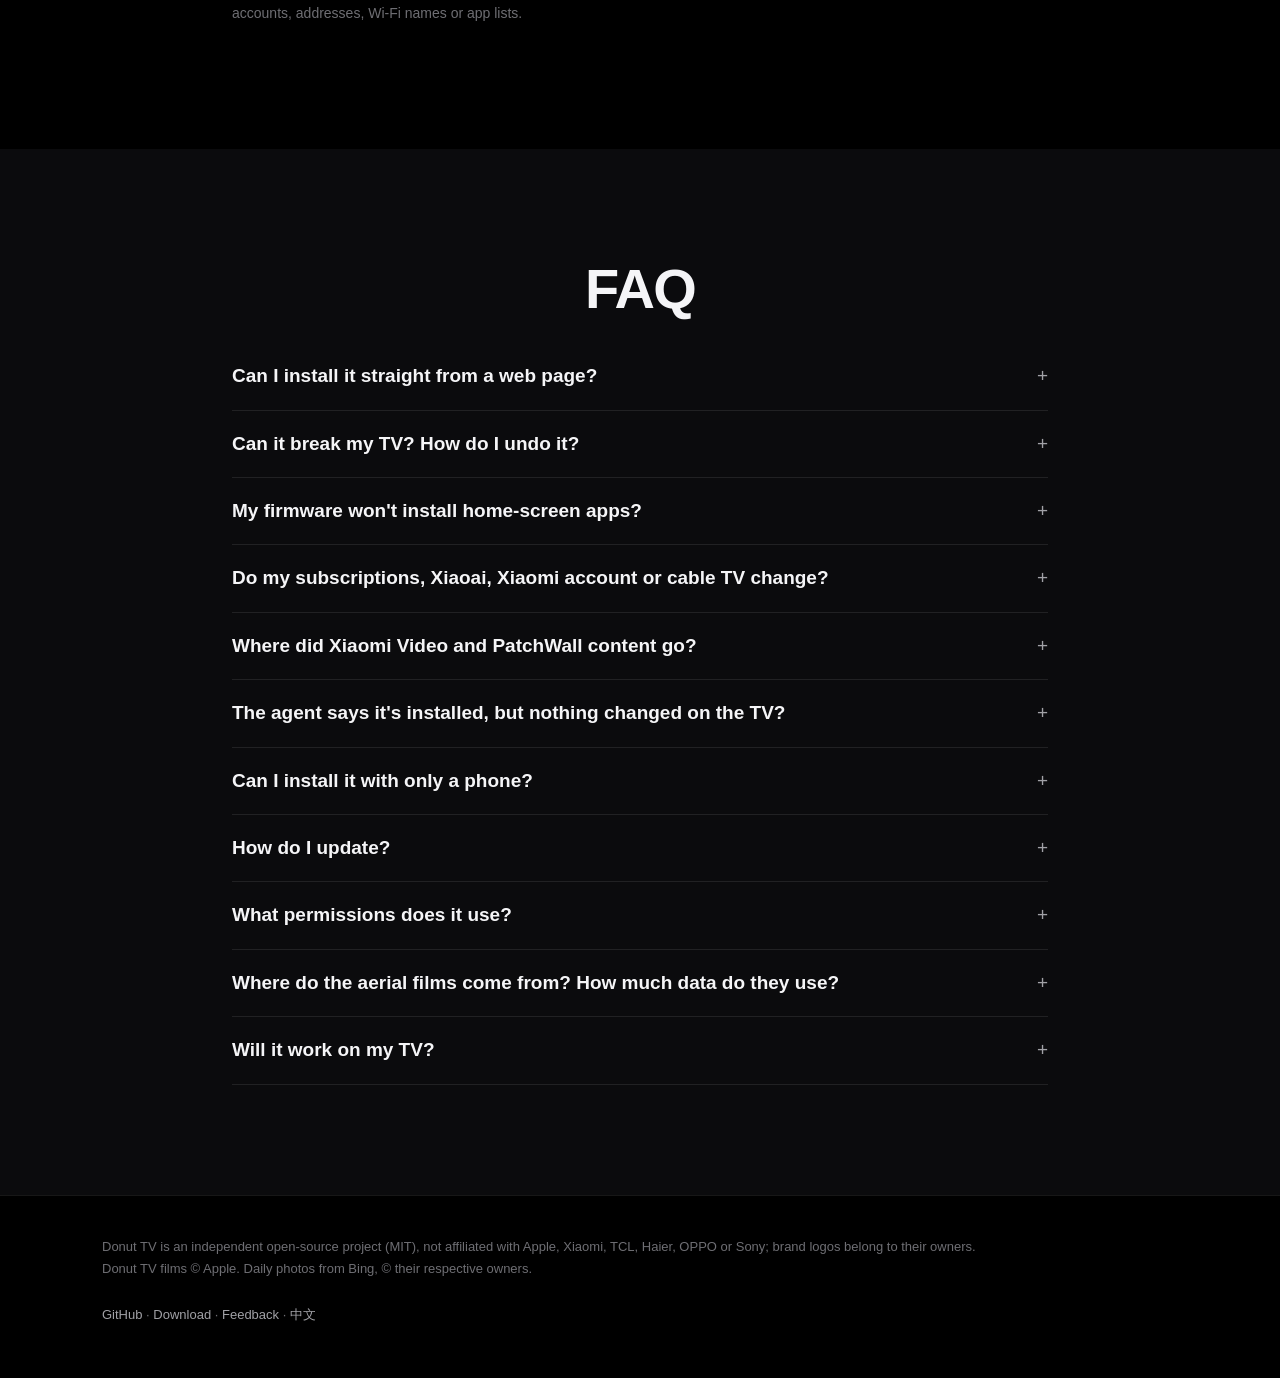
==== commit 40762b66: "说明书与官网改版：首屏换自带甜甜圈桌面，突出液态玻璃/夜览/儿童/翻页时钟/个性化壁纸 - README 中英：新增「亮点」五个小节，各配真机图（glass/night/kids/flipclock/" ====
--- a/site/index.html
+++ b/site/index.html
@@ -16,7 +16,7 @@
 <meta name="description" content="参照 tvOS 设计的开源 Android TV 桌面。没有广告，没有推荐流，只有你的 App、你的壁纸和航拍屏保。支持小米、TCL、创维、索尼等国产电视和盒子，开机自动接管。">
 <meta property="og:title" content="Donut TV · 给国产电视的一块干净桌面">
 <meta property="og:description" content="参照 tvOS 设计的开源电视桌面，没有广告，开机自动接管。">
-<meta property="og:image" content="img/home.jpg?v=165">
+<meta property="og:image" content="img/home.jpg?v=1666">
 <meta name="theme-color" content="#000000">
 <link rel="icon" href="favicon.svg" type="image/svg+xml">
 <link rel="stylesheet" href="style.css?v=12">
@@ -53,7 +53,7 @@
       <div class="glow"></div>
       <div class="screen compare" id="compare" role="slider" tabindex="0" aria-label="电视自带的桌面和 Donut TV 的对比，左右移动查看" aria-valuemin="0" aria-valuemax="100" aria-valuenow="0">
         <img class="before" src="img/stock-xiaomi.jpg?v=3" alt="电视自带的桌面：满屏剧集推荐、会员和限免角标" width="1600" height="900">
-        <div class="after"><img src="img/home.jpg?v=165" alt="Donut TV 首页：夏威夷威马努山谷的航拍壁纸，玻璃底板上一排六个 App" width="1600" height="900"></div>
+        <div class="after"><img src="img/home.jpg?v=1666" alt="Donut TV 首页：软件自带的甜甜圈动态壁纸，玻璃底板上是常用 App" width="1600" height="900"></div>
         <div class="divider" aria-hidden="true"><span class="knob"><svg width="20" height="20" viewBox="0 0 24 24" fill="none" stroke="currentColor" stroke-width="2.4" stroke-linecap="round" stroke-linejoin="round"><path d="M9 6l-6 6 6 6M15 6l6 6-6 6"/></svg></span></div>
       </div>
       <div class="stand"></div>
@@ -69,7 +69,7 @@
   <div class="wrap">
     <div class="head reveal">
       <h2>安静，<br>是最好的界面。</h2>
-      <p>打开电视，只有壁纸和你常用的 App。</p>
+      <p>打开电视，只有一张你自己选的壁纸和你常用的 App。</p>
     </div>
 
     <div class="feature reveal">
@@ -102,11 +102,12 @@
     </div>
 
     <div class="feature flip reveal">
-      <div class="shot"><img src="img/control-center.jpg?v=166" alt="控制中心：信号源、网络、设置、音量和亮度" loading="lazy" width="1600" height="900"></div>
-      <div>
-        <p class="kicker">控制中心</p>
-        <h3>常用开关，<br>一键就到。</h3>
-        <p>信号源、网络、设置、音量、亮度都在这里。HDMI 还能固定到首页，一键切换。</p>
+      <div class="shot"><img src="img/glass.jpg?v=1666" alt="控制中心：一块磨砂玻璃面板，背后的甜甜圈壁纸颜色透上来" loading="lazy" width="1600" height="900"></div>
+      <div>
+        <p class="kicker">液态玻璃</p>
+        <h3>一块玻璃，<br>透出后面的壁纸。</h3>
+        <p>控制中心、底板、设置页都是磨砂玻璃，不是死黑的卡片。背后的壁纸颜色会透上来，焦点移过去时玻璃亮一层；亮壁纸不糊字，暗壁纸不发灰。</p>
+        <p>信号源、网络、设置、音量、亮度、夜览、儿童与家长都在这块面板上，一按就到。</p>
       </div>
     </div>
 
@@ -116,6 +117,26 @@
         <p class="kicker">布局</p>
         <h3>一排放几个，<br>你说了算。</h3>
         <p>每排 4、5 或 6 个 App，单排或双排，时钟大小、App 名称、第一排底板也都能改。文件夹和手机上的整理页跟着一起变。</p>
+      </div>
+    </div>
+
+    <div class="feature flip reveal">
+      <div class="shot"><img src="img/night.jpg?v=1666" alt="夜览定时：每天 22:00 自动开、06:00 自动关" loading="lazy" width="1600" height="900"></div>
+      <div>
+        <p class="kicker">夜览模式</p>
+        <h3>晚上看，<br>别那么刺眼。</h3>
+        <p>一键把整块屏幕调暖，<strong>视频和屏保也跟着暖</strong>，不只是桌面。</p>
+        <p>也能设成每天定时：22:00 自动开、06:00 自动关，跨午夜照样算得准。入口就在控制中心，一按就到。</p>
+      </div>
+    </div>
+
+    <div class="feature reveal">
+      <div class="shot"><img src="img/kids.jpg?v=1666" alt="儿童与家长：家长密码、单次时长 60 分钟、强制休息 10 分钟、每周时间表" loading="lazy" width="1600" height="900"></div>
+      <div>
+        <p class="kicker">儿童模式</p>
+        <h3>看多久，<br>你说了算。</h3>
+        <p>家长密码锁住设置，再限单次时长、强制休息、到点睡觉，还能按周排时间表。</p>
+        <p>全场景计时，熄屏也在算。到点全屏休息，输密码才能接着看。</p>
       </div>
     </div>
   </div>
@@ -142,12 +163,22 @@
 
 <section>
   <div class="wrap">
+    <div class="feature flip reveal">
+      <div class="shot"><img src="img/flipclock.jpg?v=1666" alt="翻页时钟屏保：黑白大数字，像墙上那只真的钟" loading="lazy" width="1600" height="900"></div>
+      <div>
+        <p class="kicker">翻页时钟</p>
+        <h3>不用的时候，<br>它就是一只钟。</h3>
+        <p>屏保选翻页钟：黑白大数字，一分一秒真的翻过去。也能换成航拍、照片、自己的视频，或者桌面那块玻璃时钟。</p>
+      </div>
+    </div>
+
     <div class="feature reveal">
-      <div class="shot"><img src="img/wallpaper.jpg?v=165" alt="个性化面板：壁纸选了航拍" loading="lazy" width="1600" height="900"></div>
-      <div>
-        <p class="kicker">壁纸</p>
-        <h3>会动的风景，<br>或者你的照片。</h3>
-        <p>航拍壁纸停在主屏幕时在 App 后面慢慢播放，按任意键停在当前画面。也可以选必应每日一图、14 张 Mac 风格的内置壁纸，或者从手机传的照片和视频。</p>
+      <div class="shot"><img src="img/wallpaper.jpg?v=1666" alt="个性化壁纸页：动态壁纸里选中了自带的 Donut TV" loading="lazy" width="1600" height="900"></div>
+      <div>
+        <p class="kicker">个性化壁纸</p>
+        <h3>开机就是这张，<br>也能换成你的。</h3>
+        <p>自带一张甜甜圈壁纸，静态和动态各一版，新装的电视开机就是它。航拍壁纸停在主屏幕时在 App 后面慢慢播放，按任意键停在当前画面。</p>
+        <p>此外还有必应每日一图、在线图集、内置渐变，或者用手机扫码传自己的照片和视频。</p>
       </div>
     </div>
     <div class="phone-row reveal" style="margin-top:110px">
@@ -340,7 +371,7 @@
       </details>
       <details>
         <summary>Agent 说装好了，电视上却没变？</summary>
-        <p>有的 Agent 没运行命令就说成功了。让它按 <a href="agent.md">安装说明</a> 的「验收」把原始输出贴出来：<code>resolve-activity</code> 解析到的桌面、<code>enabled_accessibility_services</code> 里有没有 <code>app.orange.tv</code>、按主页键后的 <code>mCurrentFocus</code>。最后一条里有 <code>app.orange.tv</code> 才算装好。</p>
+        <p>有的 Agent 没运行命令就说成功了。让它按 <a href="agent.md">安装说明</a> 的「验收」把原始输出贴出来：<code>resolve-activity</code> 解析到的桌面、<code>enabled_accessibility_services</code> 里有没有 <code>app.donut.tv</code>、按主页键后的 <code>mCurrentFocus</code>。最后一条里有 <code>app.donut.tv</code> 才算装好。</p>
       </details>
       <details>
         <summary>没有电脑，只用手机能装吗？</summary>
@@ -395,7 +426,7 @@
 请先完整读完安装说明再动手，然后在我的电脑上亲自运行命令，不要只把步骤告诉我。需要我在电视上操作时提醒我。
 最后按说明里的「验收」，把下面几条命令的原始输出原样贴给我，不要只写「成功」：
 - adb shell "cmd package resolve-activity --brief -a android.intent.action.MAIN -c android.intent.category.HOME"（解析到的桌面）
-- adb shell settings get secure enabled_accessibility_services（里面有没有 app.orange.tv/app.orange.tv.guard.HomeGuardService）
+- adb shell settings get secure enabled_accessibility_services（里面有没有 app.donut.tv/app.donut.tv.guard.HomeGuardService）
 - 按主页键后的 adb shell "dumpsys window | grep mCurrentFocus"
 如果没有安装成功，直接告诉我卡在哪一步。`,
     adapt: (ip, guide) =>
@@ -410,7 +441,7 @@
 `请按 ${guide} 里「还原」部分的步骤，把我电视（IP：${ip}）的桌面还原成原来的，Donut TV 先不卸载。
 请在我的电脑上亲自运行命令，不要只把步骤发给我。
 最后把下面两条命令的原始输出贴给我：
-- adb shell settings get secure enabled_accessibility_services（应该已经不含 app.orange.tv）
+- adb shell settings get secure enabled_accessibility_services（应该已经不含 app.donut.tv）
 - 按主页键后的 adb shell "dumpsys window | grep mCurrentFocus"（应该回到电视原来的桌面）`,
   };
 </script>
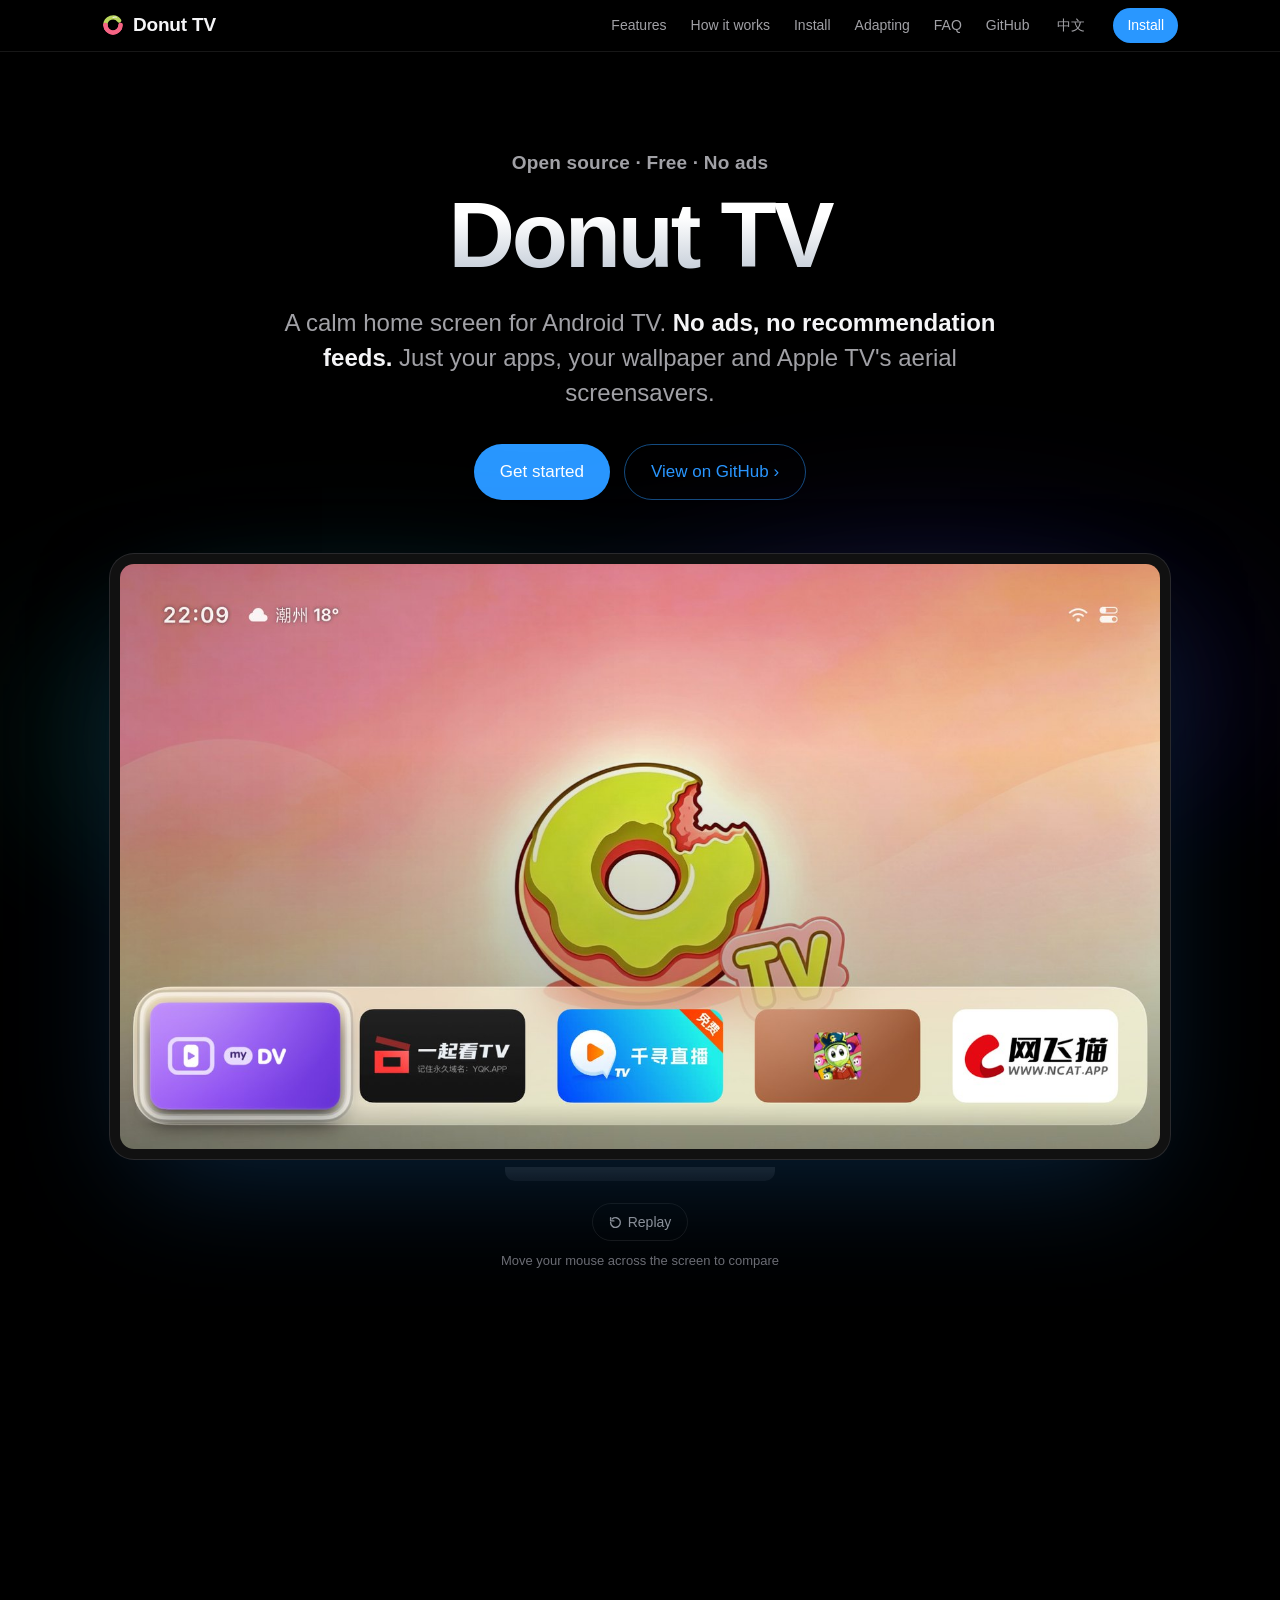
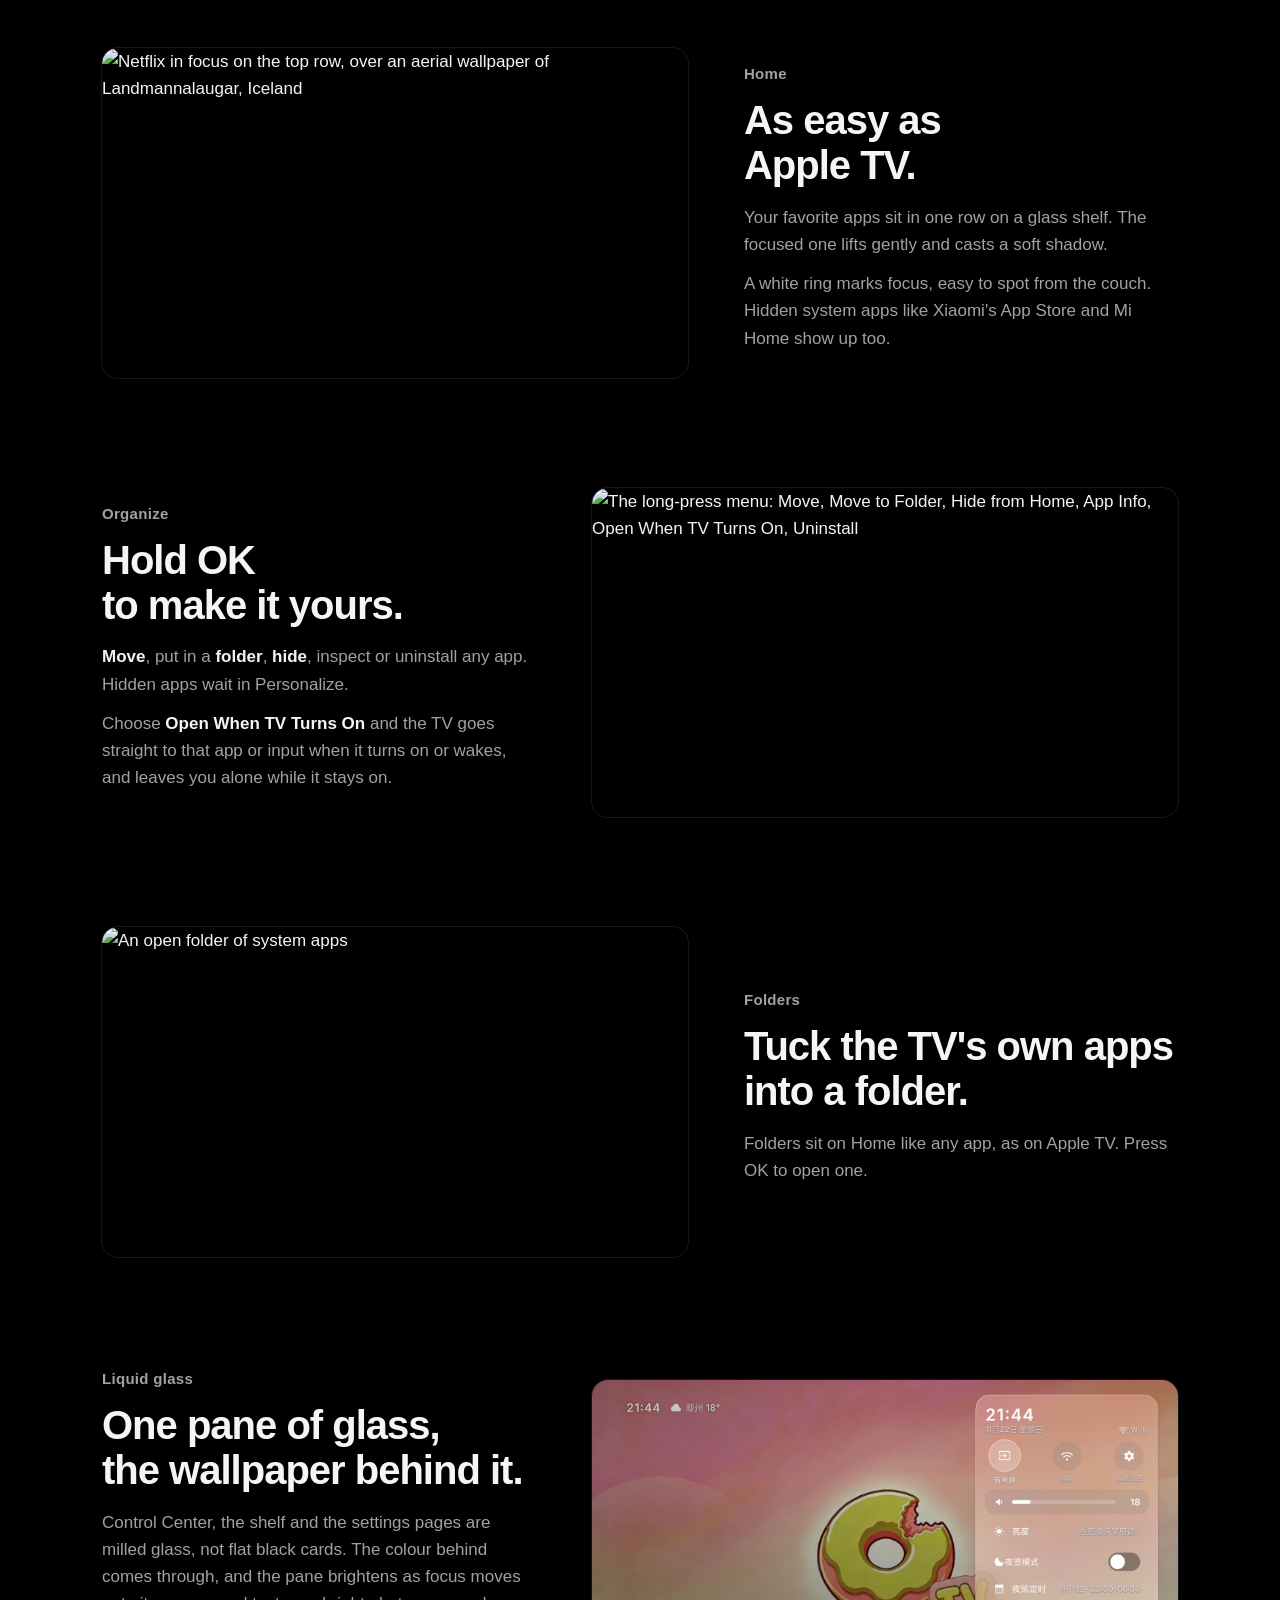
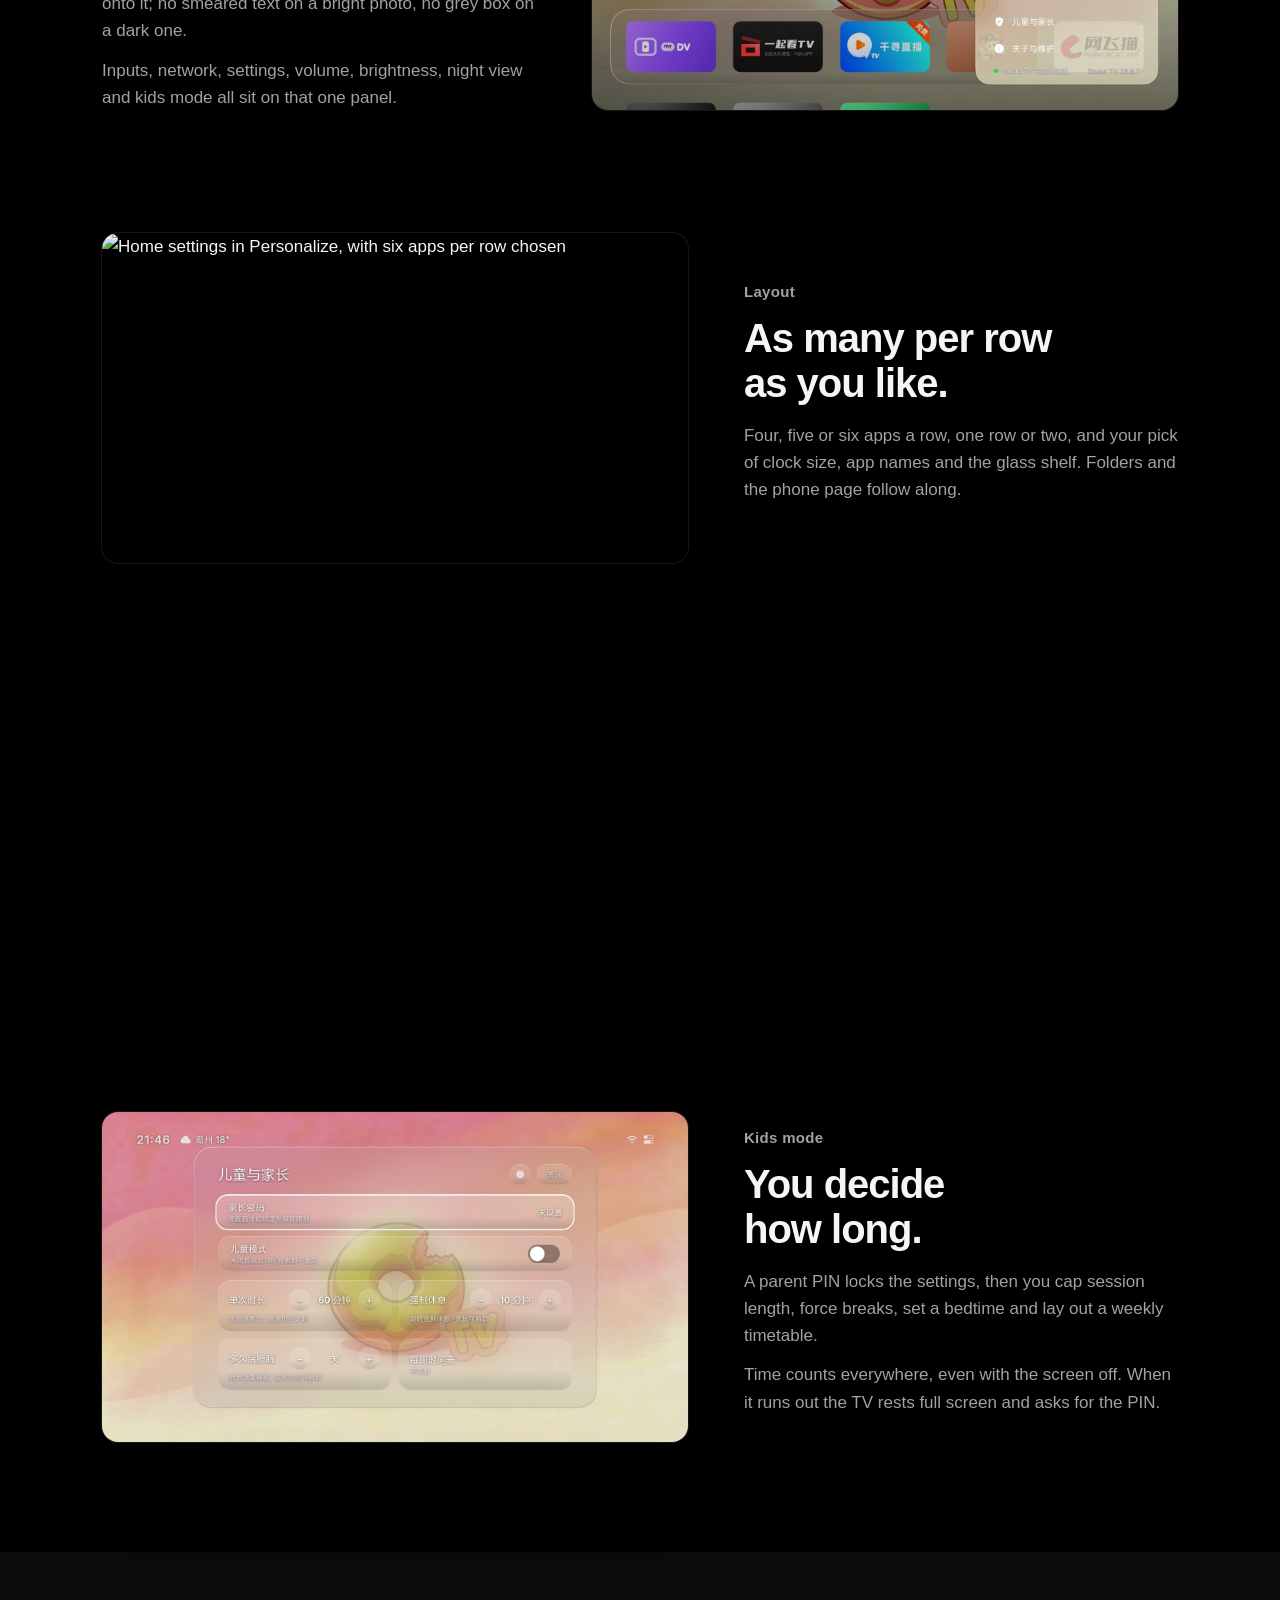
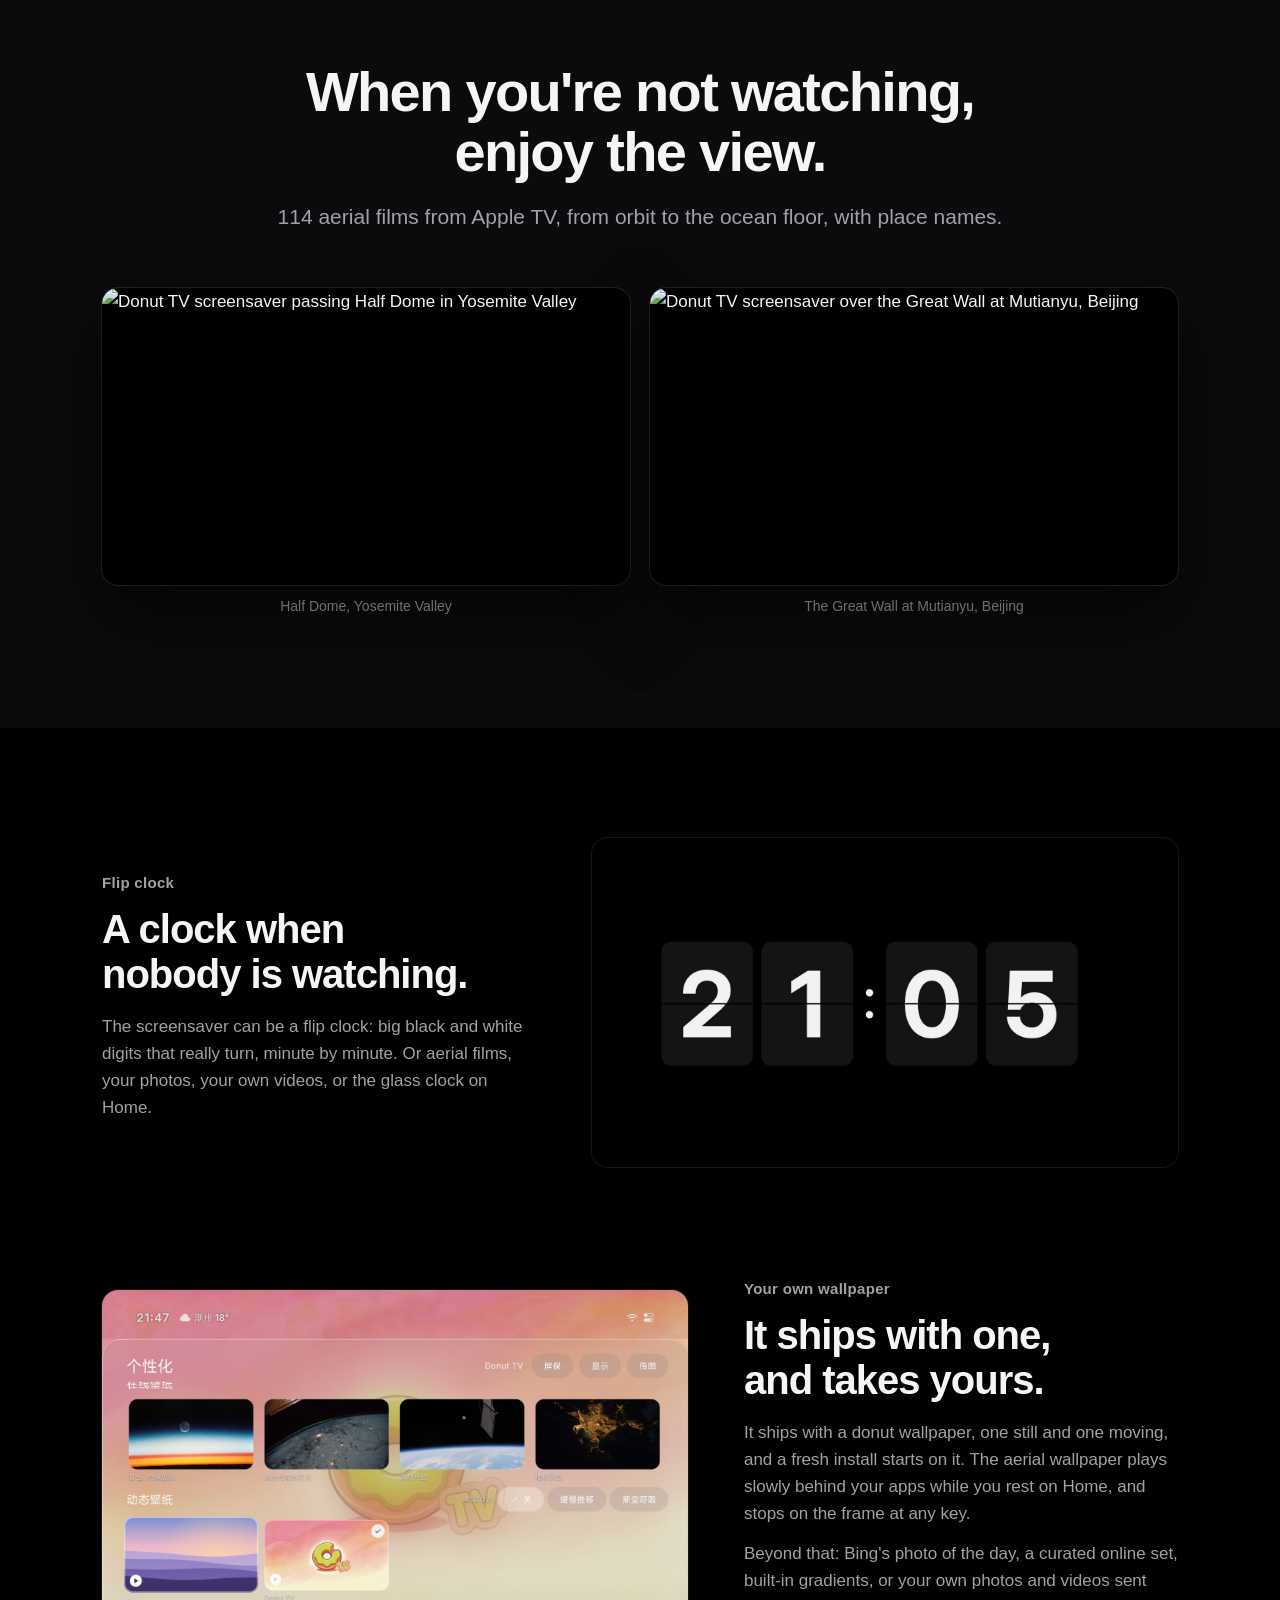
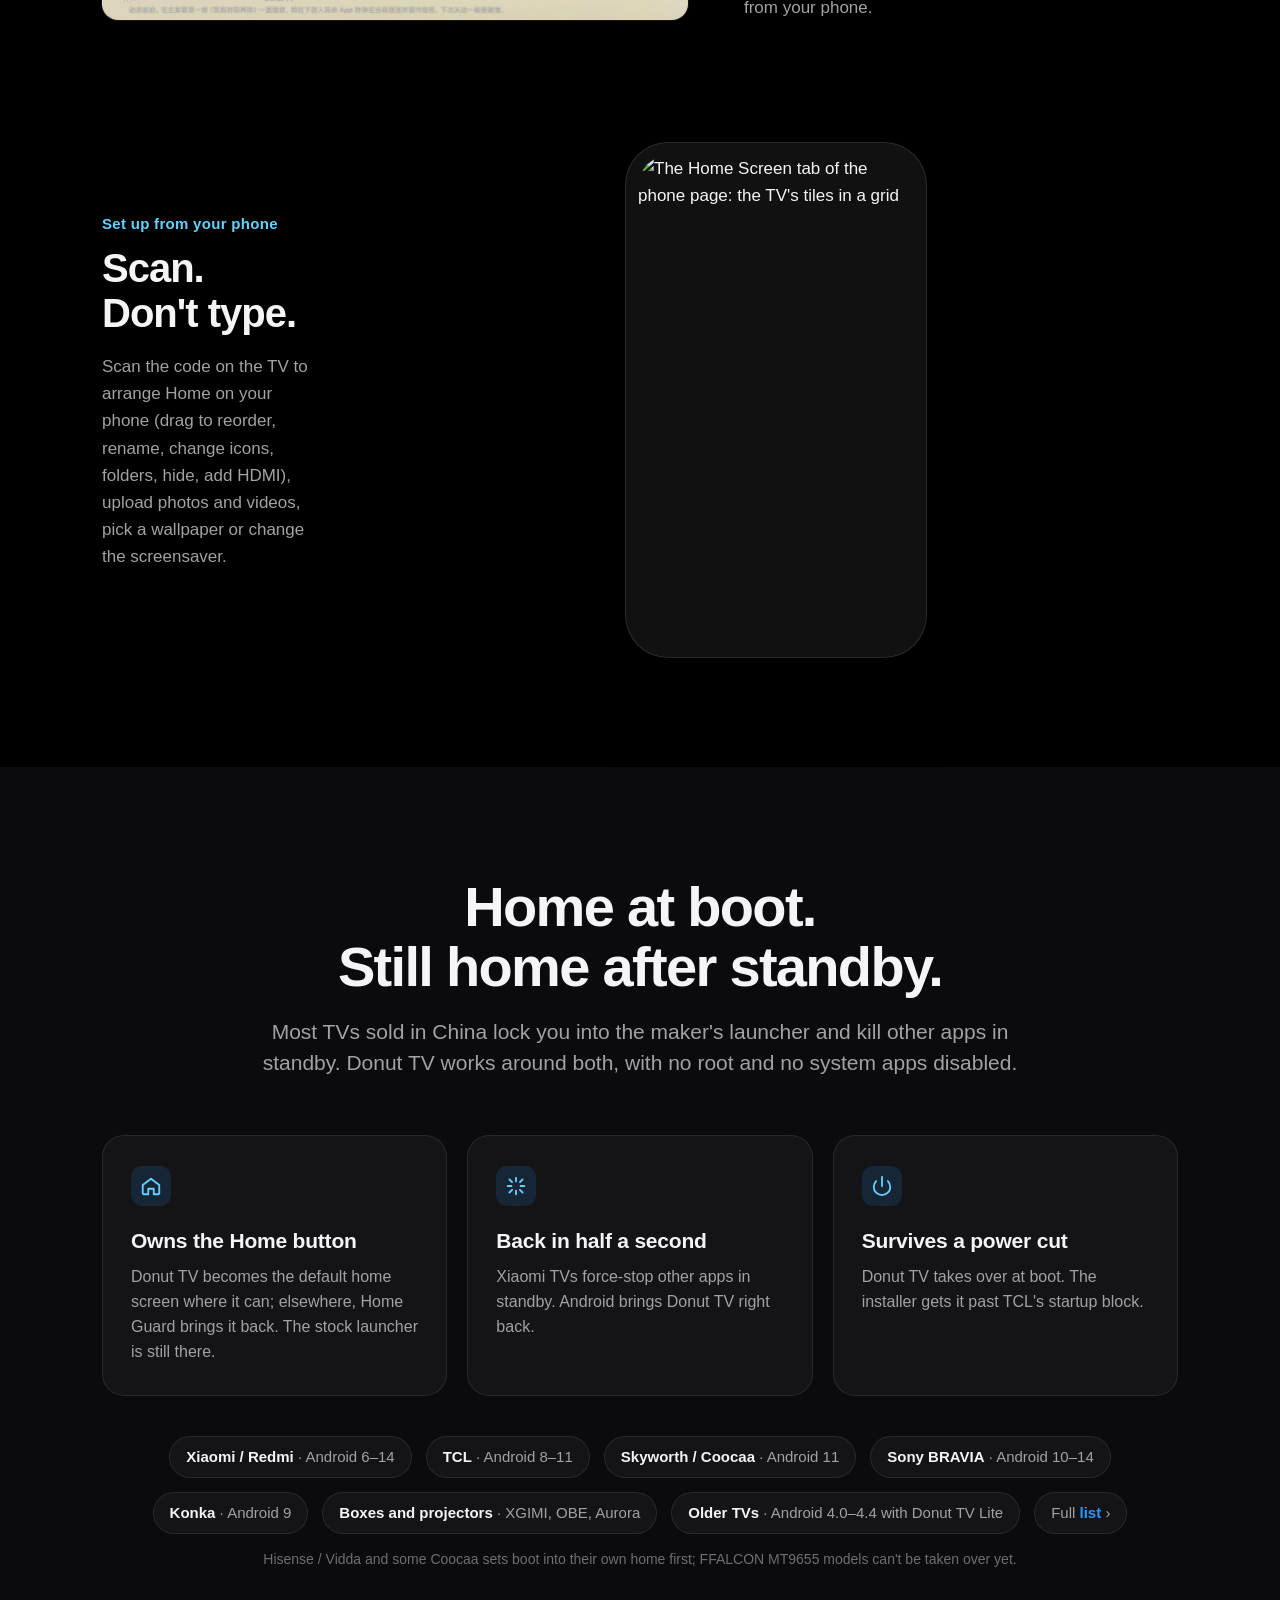
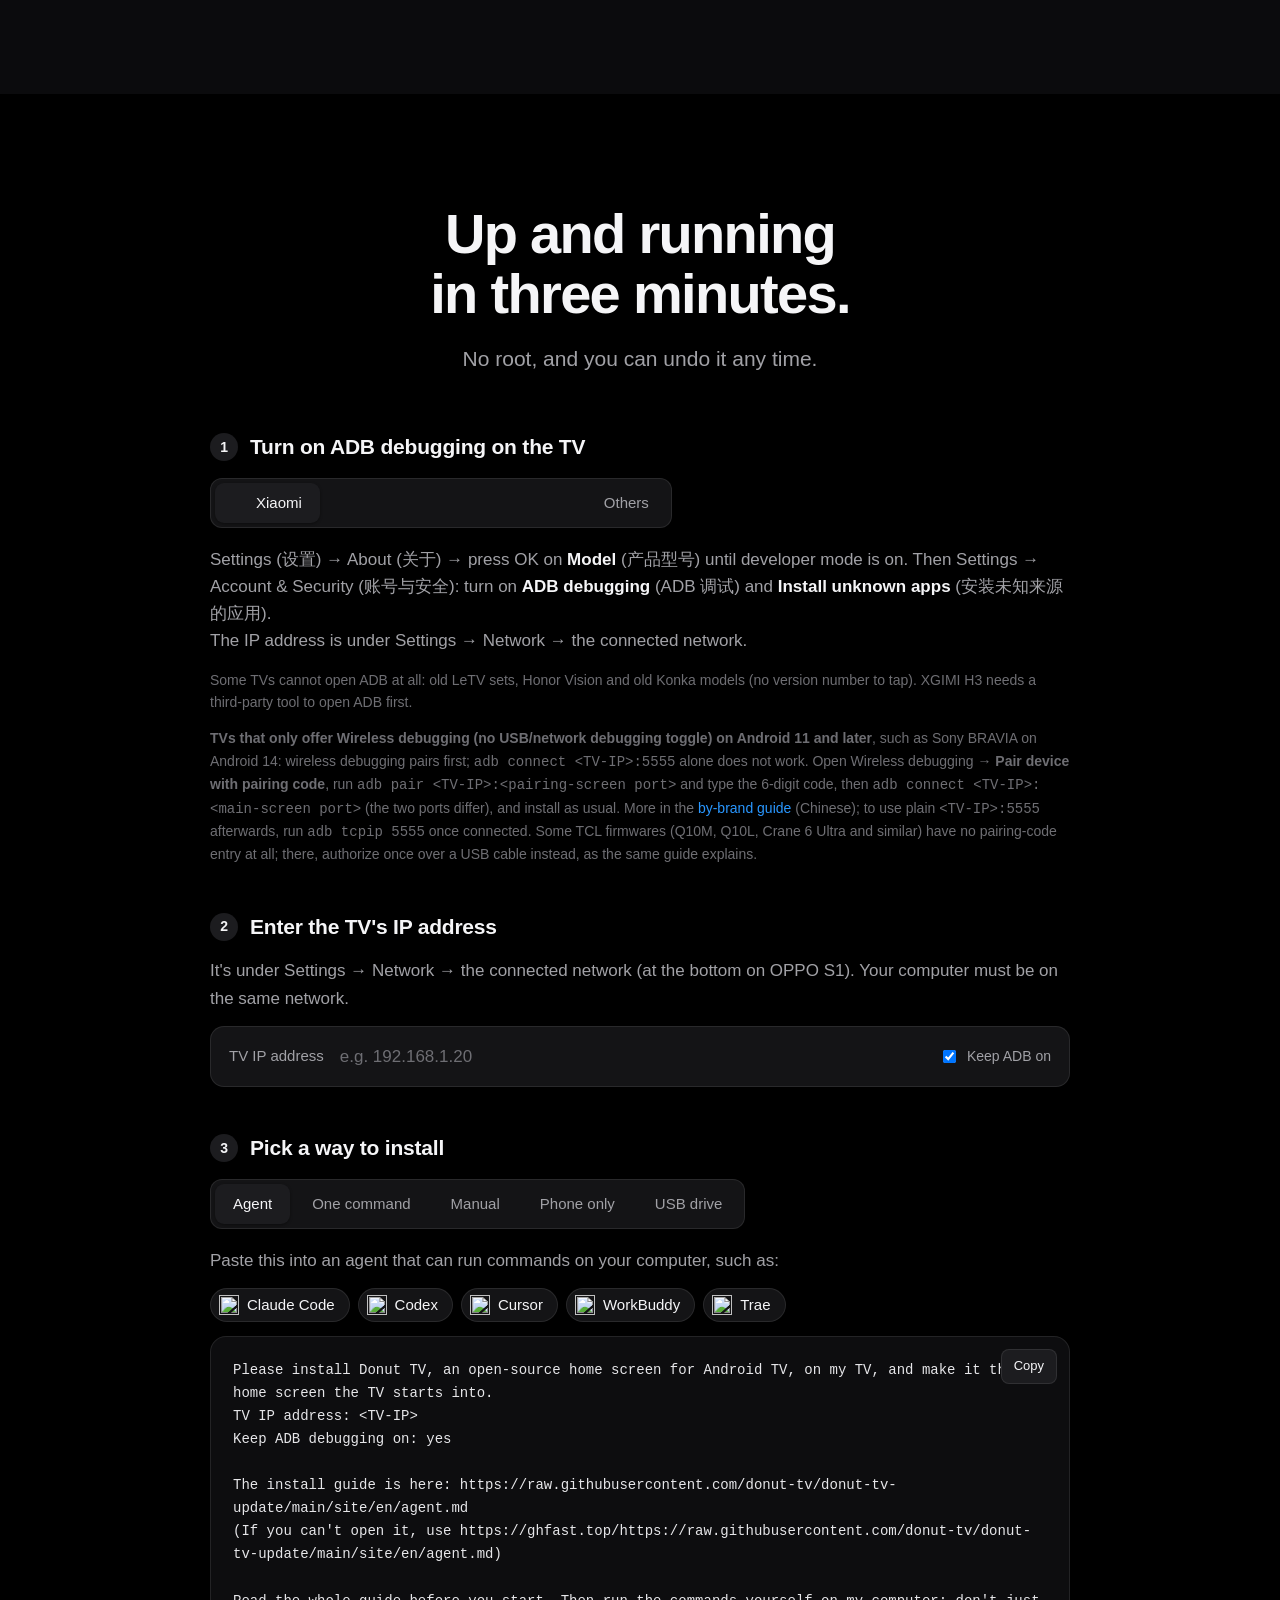
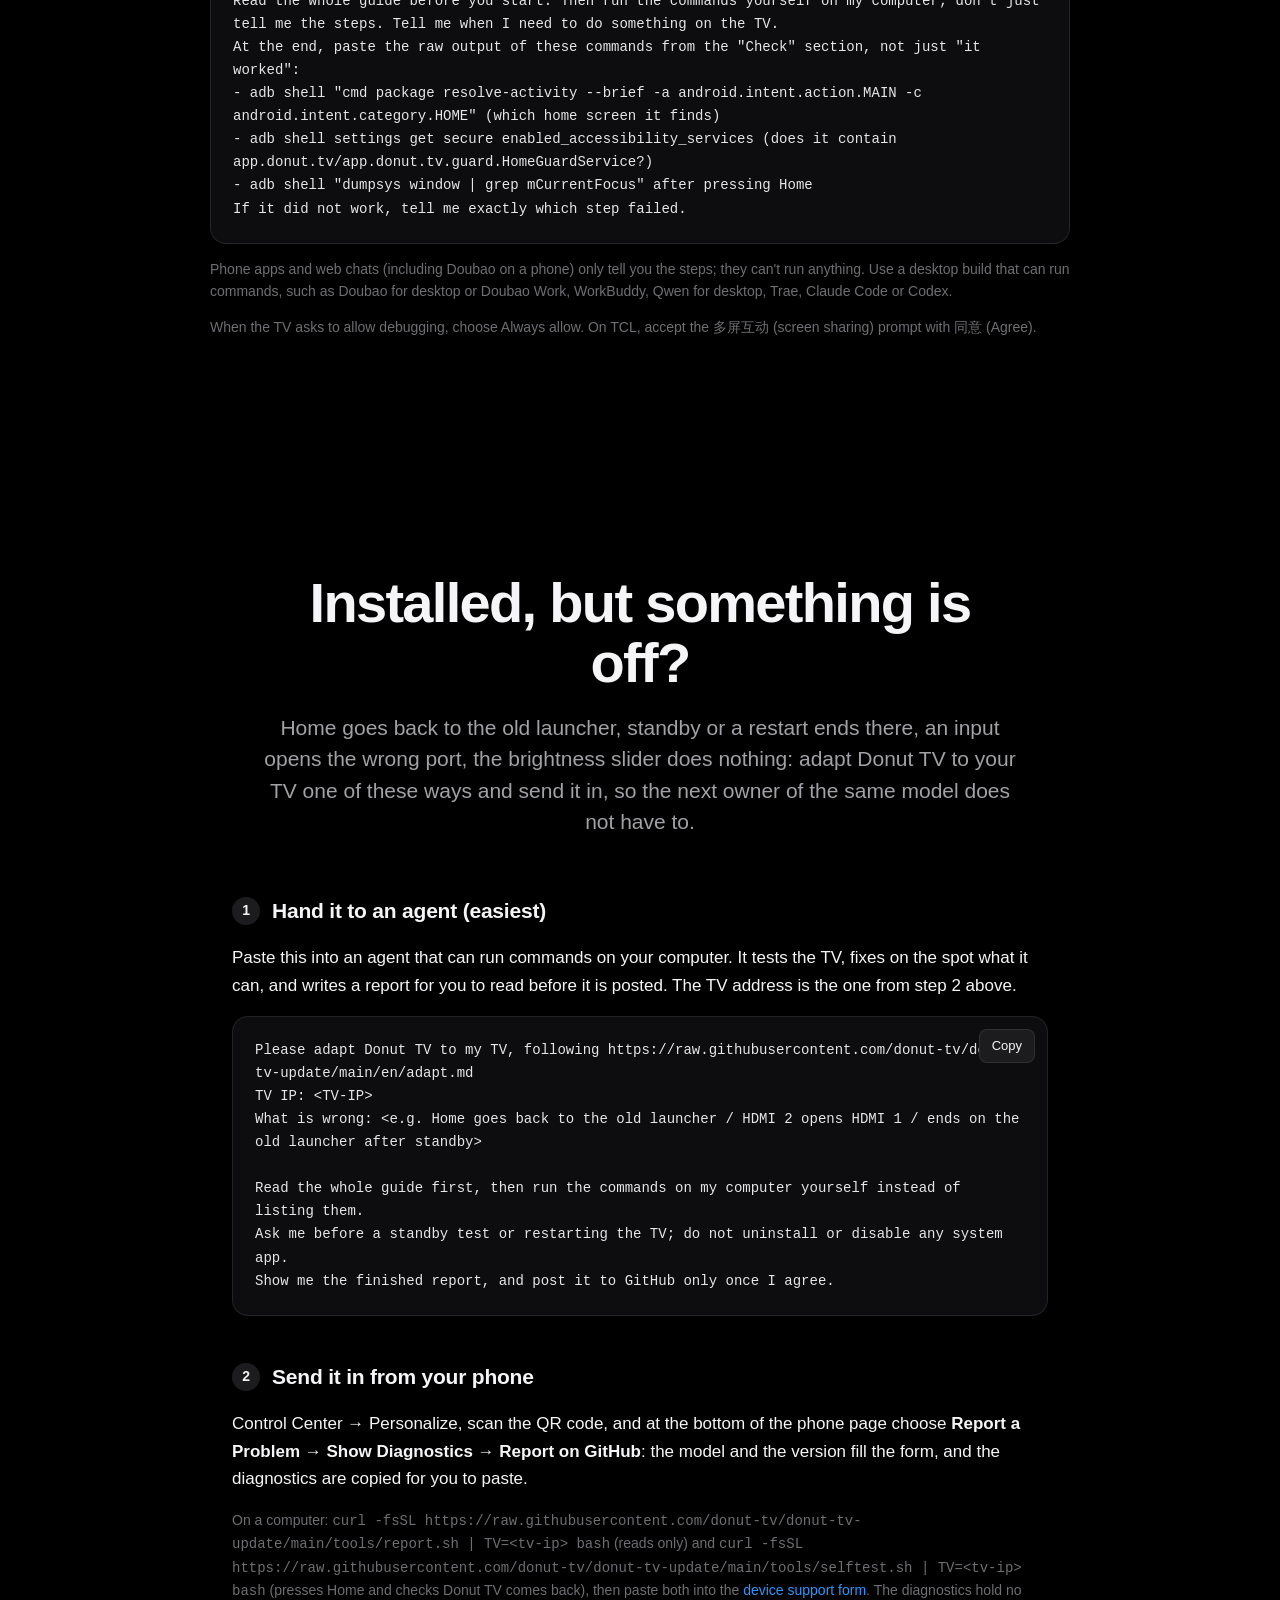
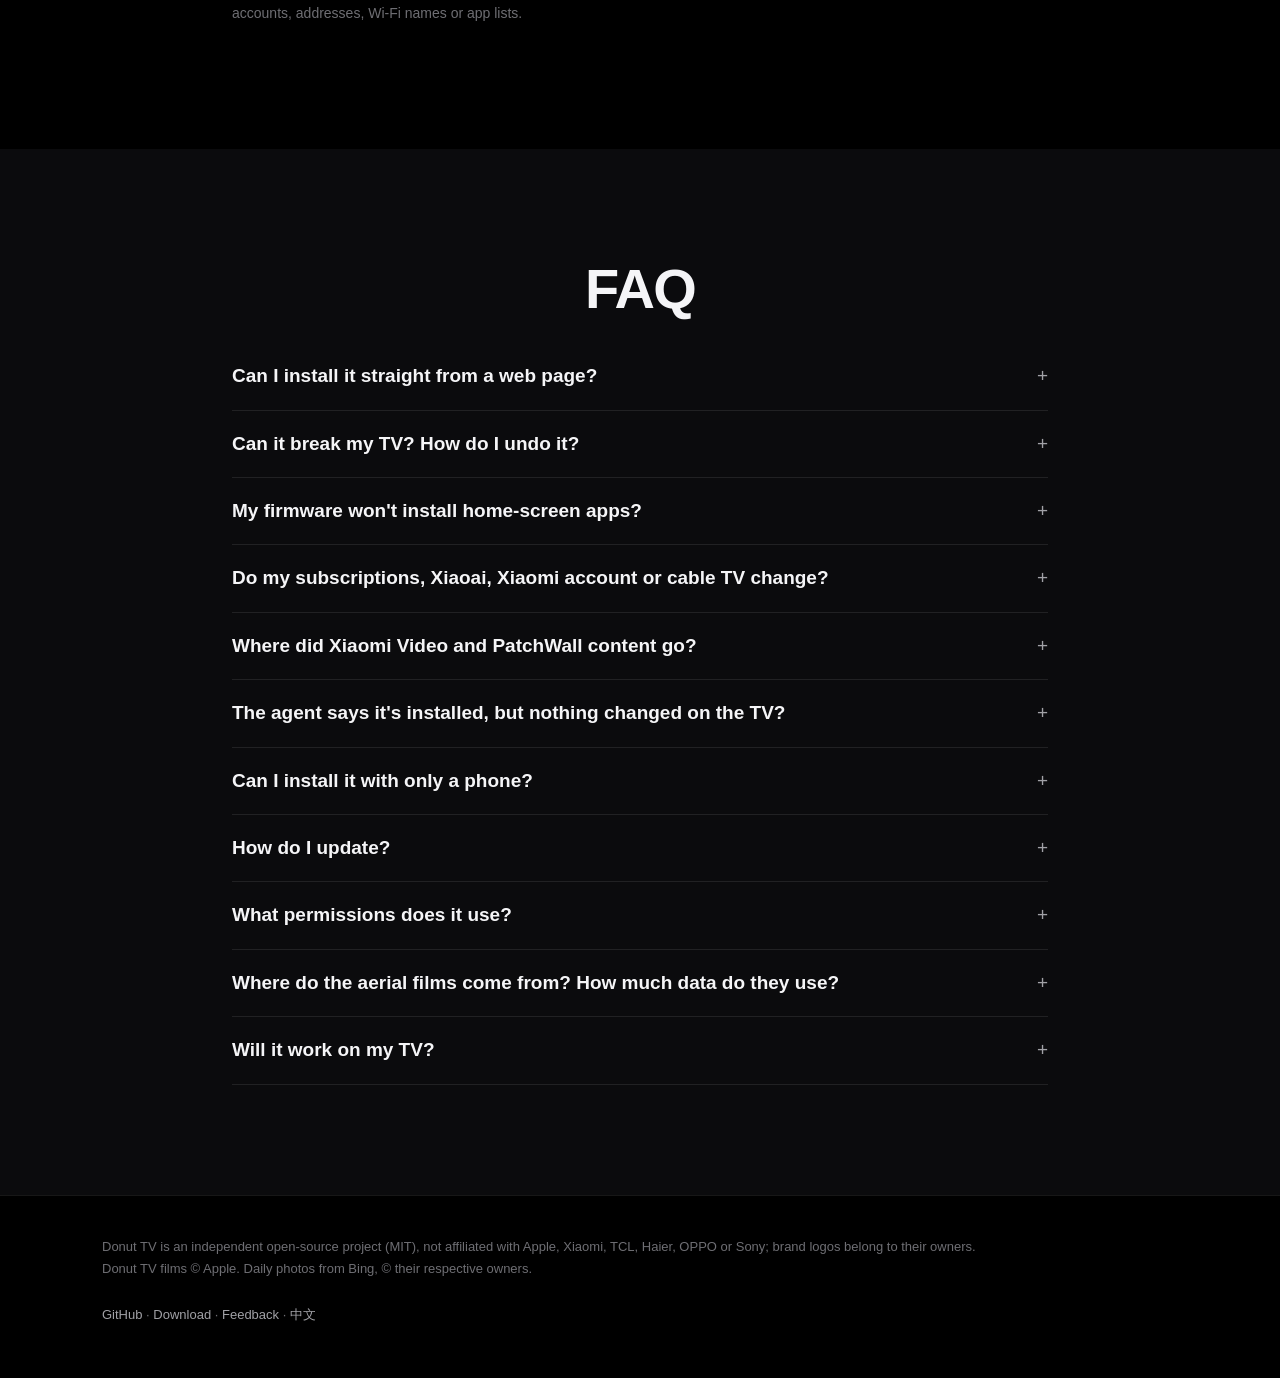
==== commit 364cecb1: "主图改用静态甜甜圈壁纸的桌面截图 动态壁纸在播放时 screencap 抓不到（这台电视视频平面 PixelCopy 读不到，出来全黑）， 改用 builtin:donut 静态壁纸的实拍桌面，构图一" ====
--- a/site/index.html
+++ b/site/index.html
@@ -16,7 +16,7 @@
 <meta name="description" content="参照 tvOS 设计的开源 Android TV 桌面。没有广告，没有推荐流，只有你的 App、你的壁纸和航拍屏保。支持小米、TCL、创维、索尼等国产电视和盒子，开机自动接管。">
 <meta property="og:title" content="Donut TV · 给国产电视的一块干净桌面">
 <meta property="og:description" content="参照 tvOS 设计的开源电视桌面，没有广告，开机自动接管。">
-<meta property="og:image" content="img/home.jpg?v=1666">
+<meta property="og:image" content="img/home.jpg?v=1667">
 <meta name="theme-color" content="#000000">
 <link rel="icon" href="favicon.svg" type="image/svg+xml">
 <link rel="stylesheet" href="style.css?v=12">
@@ -53,7 +53,7 @@
       <div class="glow"></div>
       <div class="screen compare" id="compare" role="slider" tabindex="0" aria-label="电视自带的桌面和 Donut TV 的对比，左右移动查看" aria-valuemin="0" aria-valuemax="100" aria-valuenow="0">
         <img class="before" src="img/stock-xiaomi.jpg?v=3" alt="电视自带的桌面：满屏剧集推荐、会员和限免角标" width="1600" height="900">
-        <div class="after"><img src="img/home.jpg?v=1666" alt="Donut TV 首页：软件自带的甜甜圈动态壁纸，玻璃底板上是常用 App" width="1600" height="900"></div>
+        <div class="after"><img src="img/home.jpg?v=1667" alt="Donut TV 首页：软件自带的甜甜圈壁纸，玻璃底板上是常用 App" width="1600" height="900"></div>
         <div class="divider" aria-hidden="true"><span class="knob"><svg width="20" height="20" viewBox="0 0 24 24" fill="none" stroke="currentColor" stroke-width="2.4" stroke-linecap="round" stroke-linejoin="round"><path d="M9 6l-6 6 6 6M15 6l6 6-6 6"/></svg></span></div>
       </div>
       <div class="stand"></div>
